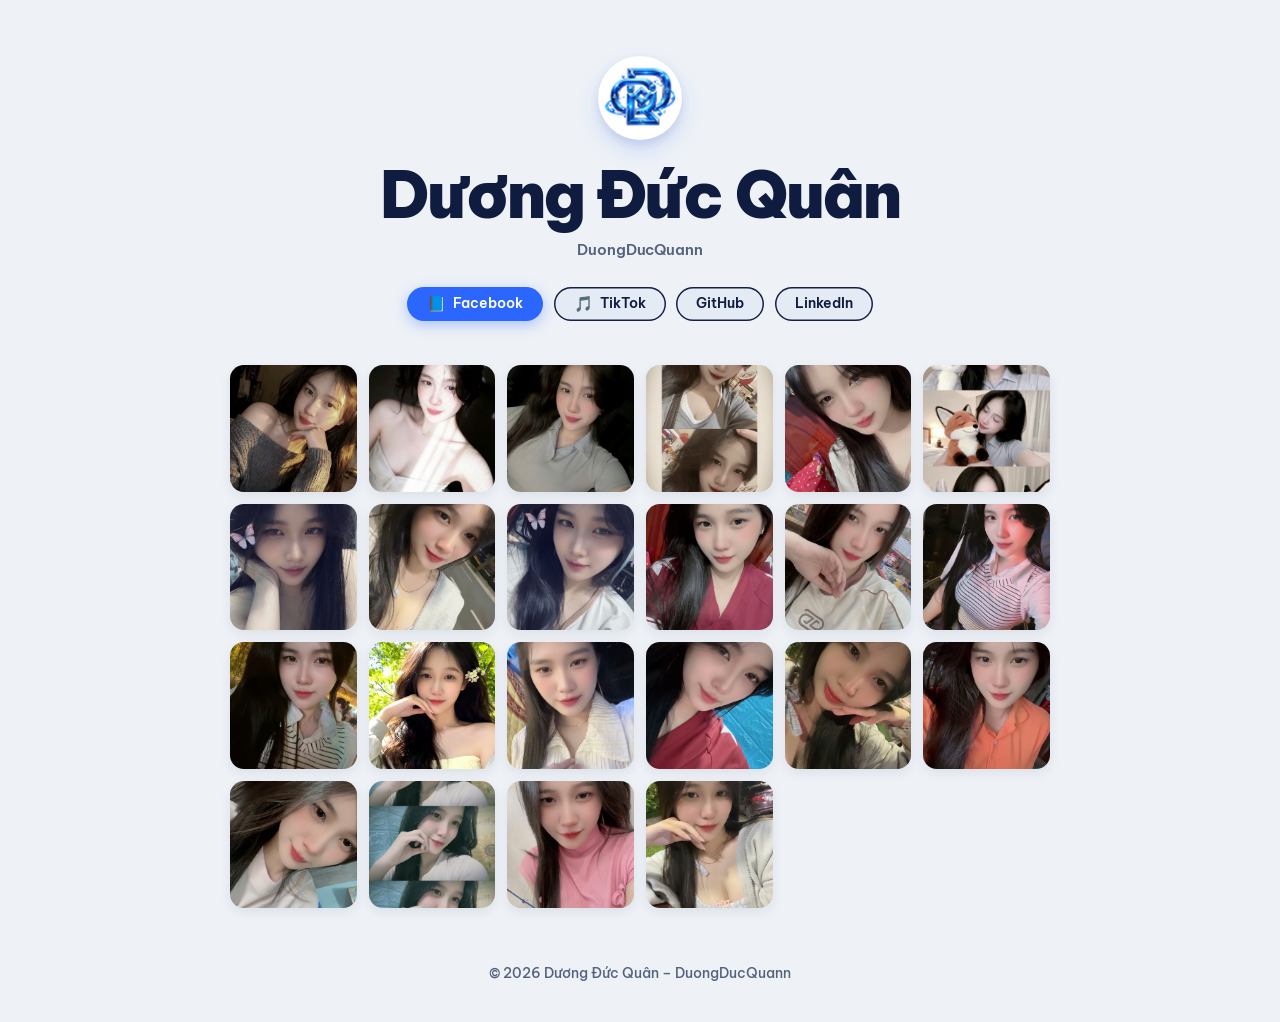
==== index.html @ eac026ad "Cap nhat giao dien trang ca nhan giong anh chup: logo bong, 4 nut mang xa hoi, luoi 22 anh bo goc" ====
<!DOCTYPE html>
<html lang="vi">
<head>
<meta charset="UTF-8">
<meta name="viewport" content="width=device-width, initial-scale=1">
<title>Dương Đức Quân</title>
<meta name="description" content="Dương Đức Quân – DuongDucQuann">
<link rel="icon" type="image/png" href="logo.png">
<meta property="og:title" content="Dương Đức Quân – DuongDucQuann">
<meta property="og:description" content="Hồ sơ cá nhân của Dương Đức Quân">
<meta property="og:image" content="logo.png">
<meta property="og:type" content="website">
<link rel="preconnect" href="https://fonts.googleapis.com">
<link rel="preconnect" href="https://fonts.gstatic.com" crossorigin>
<link href="https://fonts.googleapis.com/css2?family=Be+Vietnam+Pro:wght@400;500;600;700;800;900&display=swap" rel="stylesheet">

<style>
  :root {
    --bg: #eef2f7;
    --ink: #0f1c3f;
    --muted: #53627e;
    --fb-bg: #2b66ff;
    --btn-ghost-bg: #e5ebf4;
    --btn-border: #142145;
  }
  @media (prefers-color-scheme: dark) {
    :root {
      --bg: #0c142b;
      --ink: #eef2f7;
      --muted: #9aa7c4;
      --fb-bg: #3a72ff;
      --btn-ghost-bg: #182449;
      --btn-border: #ccd6ee;
    }
  }

  * { box-sizing: border-box; }

  html, body {
    margin: 0;
    padding: 0;
    background: var(--bg);
    color: var(--ink);
    font-family: "Be Vietnam Pro", -apple-system, BlinkMacSystemFont, "Segoe UI", Roboto, Arial, sans-serif;
    -webkit-font-smoothing: antialiased;
  }

  body {
    min-height: 100vh;
    display: flex;
    flex-direction: column;
    align-items: center;
    justify-content: flex-start;
    padding: 3.5rem 1.25rem 2.5rem;
    text-align: center;
  }

  .container {
    width: 100%;
    max-width: 820px;
    margin: 0 auto;
    display: flex;
    flex-direction: column;
    align-items: center;
  }

  .logo-wrap {
    width: 84px;
    height: 84px;
    border-radius: 50%;
    background: #ffffff;
    padding: 3px;
    display: flex;
    align-items: center;
    justify-content: center;
    box-shadow: 0 10px 24px -4px rgba(43, 102, 255, 0.25), 0 4px 10px rgba(15, 28, 63, 0.08);
    margin-bottom: 1.25rem;
    transition: transform 0.25s ease;
  }
  .logo-wrap:hover {
    transform: scale(1.06);
  }
  .logo {
    width: 100%;
    height: 100%;
    border-radius: 50%;
    object-fit: cover;
    display: block;
  }

  h1 {
    margin: 0;
    font-size: clamp(2.4rem, 6.5vw, 4rem);
    font-weight: 900;
    line-height: 1.08;
    letter-spacing: -0.035em;
    color: var(--ink);
  }

  .role {
    margin: 0.65rem 0 0;
    font-size: 0.95rem;
    font-weight: 600;
    color: var(--muted);
    letter-spacing: -0.01em;
  }

  .links {
    margin: 1.75rem 0 0;
    display: flex;
    flex-wrap: wrap;
    gap: 0.65rem;
    justify-content: center;
    align-items: center;
  }

  .btn {
    display: inline-flex;
    align-items: center;
    gap: 0.45rem;
    padding: 0.55rem 1.25rem;
    border-radius: 9999px;
    font-size: 0.88rem;
    font-weight: 600;
    text-decoration: none;
    transition: transform 0.18s ease, filter 0.18s ease, box-shadow 0.18s ease;
    cursor: pointer;
    line-height: 1.2;
    white-space: nowrap;
  }
  .btn:hover {
    transform: translateY(-1px);
    filter: brightness(1.05);
  }
  .btn:active {
    transform: translateY(0);
  }

  .btn-fb {
    background: var(--fb-bg);
    color: #ffffff;
    box-shadow: 0 4px 14px rgba(43, 102, 255, 0.35);
  }

  .btn-ghost {
    background: var(--btn-ghost-bg);
    color: var(--ink);
    box-shadow: inset 0 0 0 1.5px var(--btn-border);
  }

  .btn-icon {
    font-size: 0.95rem;
    display: inline-block;
    line-height: 1;
  }

  .gallery {
    margin: 2.75rem 0 0;
    width: 100%;
    max-width: 820px;
    display: grid;
    grid-template-columns: repeat(6, 1fr);
    gap: 0.75rem;
  }

  @media (max-width: 768px) {
    .gallery {
      grid-template-columns: repeat(4, 1fr);
      gap: 0.6rem;
    }
  }

  @media (max-width: 480px) {
    .gallery {
      grid-template-columns: repeat(3, 1fr);
      gap: 0.5rem;
    }
    body {
      padding: 2.25rem 1rem 2rem;
    }
  }

  .gallery-item {
    position: relative;
    width: 100%;
    aspect-ratio: 1 / 1;
    border-radius: 14px;
    overflow: hidden;
    background: rgba(0, 0, 0, 0.05);
    box-shadow: 0 4px 12px rgba(15, 28, 63, 0.08);
    transition: transform 0.22s ease, box-shadow 0.22s ease;
  }
  .gallery-item:hover {
    transform: scale(1.04);
    box-shadow: 0 10px 22px rgba(15, 28, 63, 0.16);
    z-index: 2;
  }

  .gallery-item img {
    width: 100%;
    height: 100%;
    object-fit: cover;
    display: block;
  }

  footer {
    margin-top: 3.5rem;
    color: var(--muted);
    font-size: 0.85rem;
    font-weight: 500;
  }
</style>
</head>
<body>

<div class="container">
  <div class="logo-wrap">
    <img class="logo" src="logo.png" alt="Logo Dương Đức Quân">
  </div>

  <h1>Dương Đức Quân</h1>
  <p class="role">DuongDucQuann</p>

  <nav class="links" aria-label="Mạng xã hội">
    <a class="btn btn-fb" href="https://www.facebook.com/DuongDucQuann" target="_blank" rel="noopener">
      <span class="btn-icon">📘</span> Facebook
    </a>
    <a class="btn btn-ghost" href="https://www.tiktok.com/@duongducquann" target="_blank" rel="noopener">
      <span class="btn-icon">🎵</span> TikTok
    </a>
    <a class="btn btn-ghost" href="https://github.com/duongducquan" target="_blank" rel="noopener">
      GitHub
    </a>
    <a class="btn btn-ghost" href="https://www.linkedin.com/in/duongducquan" target="_blank" rel="noopener">
      LinkedIn
    </a>
  </nav>

  <section class="gallery" aria-label="Hình ảnh">
    <div class="gallery-item"><img src="hinhtngan/anh1.jpg.jpg" alt="Hình ảnh" loading="lazy"></div>
    <div class="gallery-item"><img src="hinhtngan/anh2.jpg" alt="Hình ảnh" loading="lazy"></div>
    <div class="gallery-item"><img src="hinhtngan/anh3.jpg" alt="Hình ảnh" loading="lazy"></div>
    <div class="gallery-item"><img src="hinhtngan/anh4.jpg" alt="Hình ảnh" loading="lazy"></div>
    <div class="gallery-item"><img src="hinhtngan/anh5.jpg" alt="Hình ảnh" loading="lazy"></div>
    <div class="gallery-item"><img src="hinhtngan/anh6.jpg" alt="Hình ảnh" loading="lazy"></div>
    <div class="gallery-item"><img src="hinhtngan/anh7.jpg" alt="Hình ảnh" loading="lazy"></div>
    <div class="gallery-item"><img src="hinhtngan/anh8.jpg" alt="Hình ảnh" loading="lazy"></div>
    <div class="gallery-item"><img src="hinhtngan/anh9.jpg" alt="Hình ảnh" loading="lazy"></div>
    <div class="gallery-item"><img src="hinhtngan/anh10.jpg" alt="Hình ảnh" loading="lazy"></div>
    <div class="gallery-item"><img src="hinhtngan/avara.jpg.jpg" alt="Hình ảnh" loading="lazy"></div>
    <div class="gallery-item"><img src="hinhtngan/z7384682605918_83a60727b5cd329fd90db8fd4859cfa9.jpg" alt="Hình ảnh" loading="lazy"></div>
    <div class="gallery-item"><img src="hinhtngan/z7384682606203_9dde1a794d2808d761029ce8cb5a3468.jpg" alt="Hình ảnh" loading="lazy"></div>
    <div class="gallery-item"><img src="hinhtngan/z7384682613517_b5f728afc6add53f9995829d0e1208cf.jpg" alt="Hình ảnh" loading="lazy"></div>
    <div class="gallery-item"><img src="hinhtngan/z7384682619566_f292add528c52fb7ed613890d3c85c83.jpg" alt="Hình ảnh" loading="lazy"></div>
    <div class="gallery-item"><img src="hinhtngan/z7384682623197_f5991f3f9178e9a30ae4e42202065e7e.jpg" alt="Hình ảnh" loading="lazy"></div>
    <div class="gallery-item"><img src="hinhtngan/z7384682665019_cb9ebe0108ec608b50942ff089ed2199.jpg" alt="Hình ảnh" loading="lazy"></div>
    <div class="gallery-item"><img src="hinhtngan/z7384682680565_8f5d23844214bdc1e277690f5b749d9f.jpg" alt="Hình ảnh" loading="lazy"></div>
    <div class="gallery-item"><img src="hinhtngan/z7384682689444_84a53c95875616643e9a432768f0cd2f.jpg" alt="Hình ảnh" loading="lazy"></div>
    <div class="gallery-item"><img src="hinhtngan/z7384682689754_3d750d5ae05988cf24a3d42cc7cae9c3.jpg" alt="Hình ảnh" loading="lazy"></div>
    <div class="gallery-item"><img src="hinhtngan/z7384682693739_f2a8ba98dbcf1100090e7c335f612dcc.jpg" alt="Hình ảnh" loading="lazy"></div>
    <div class="gallery-item"><img src="hinhtngan/z7384688935919_973b5c2dc6faa806bfcafef78f39d85e.jpg" alt="Hình ảnh" loading="lazy"></div>
  </section>

  <footer>© 2026 Dương Đức Quân – DuongDucQuann</footer>
</div>

</body>
</html>
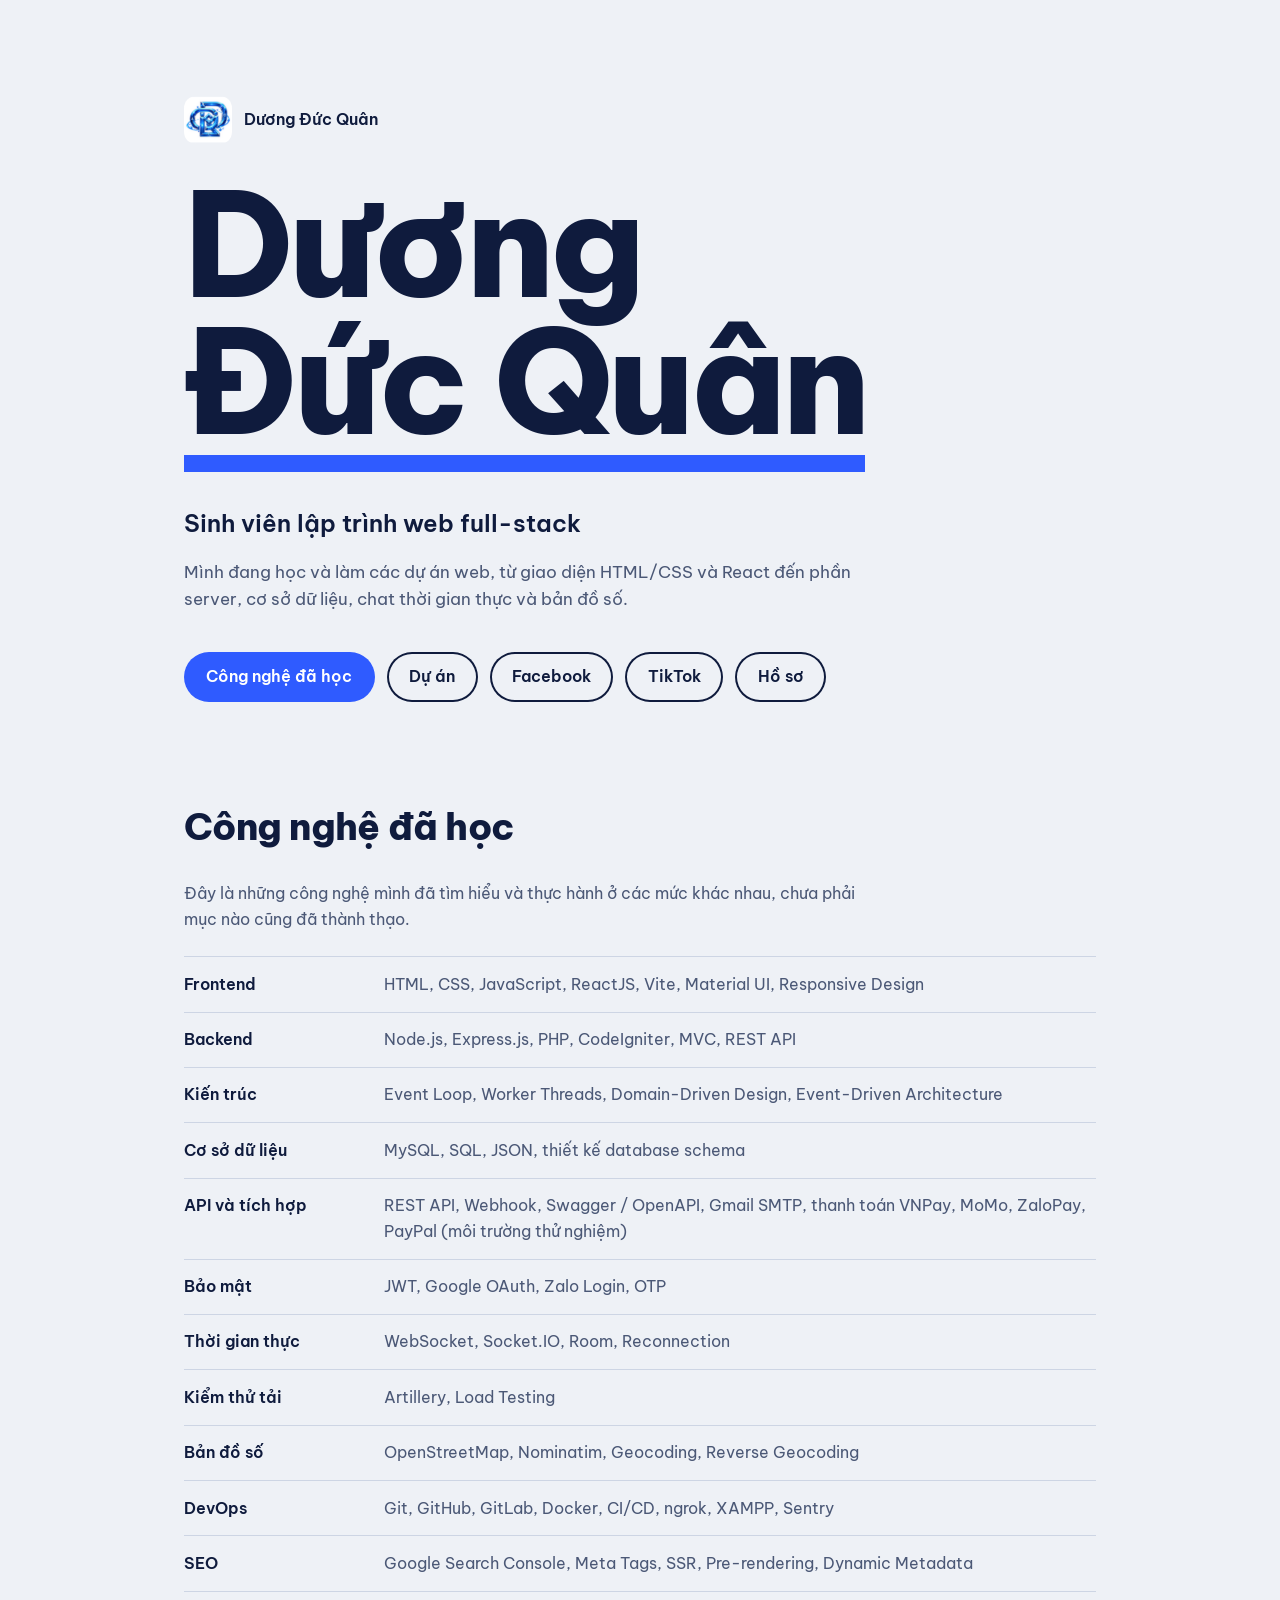
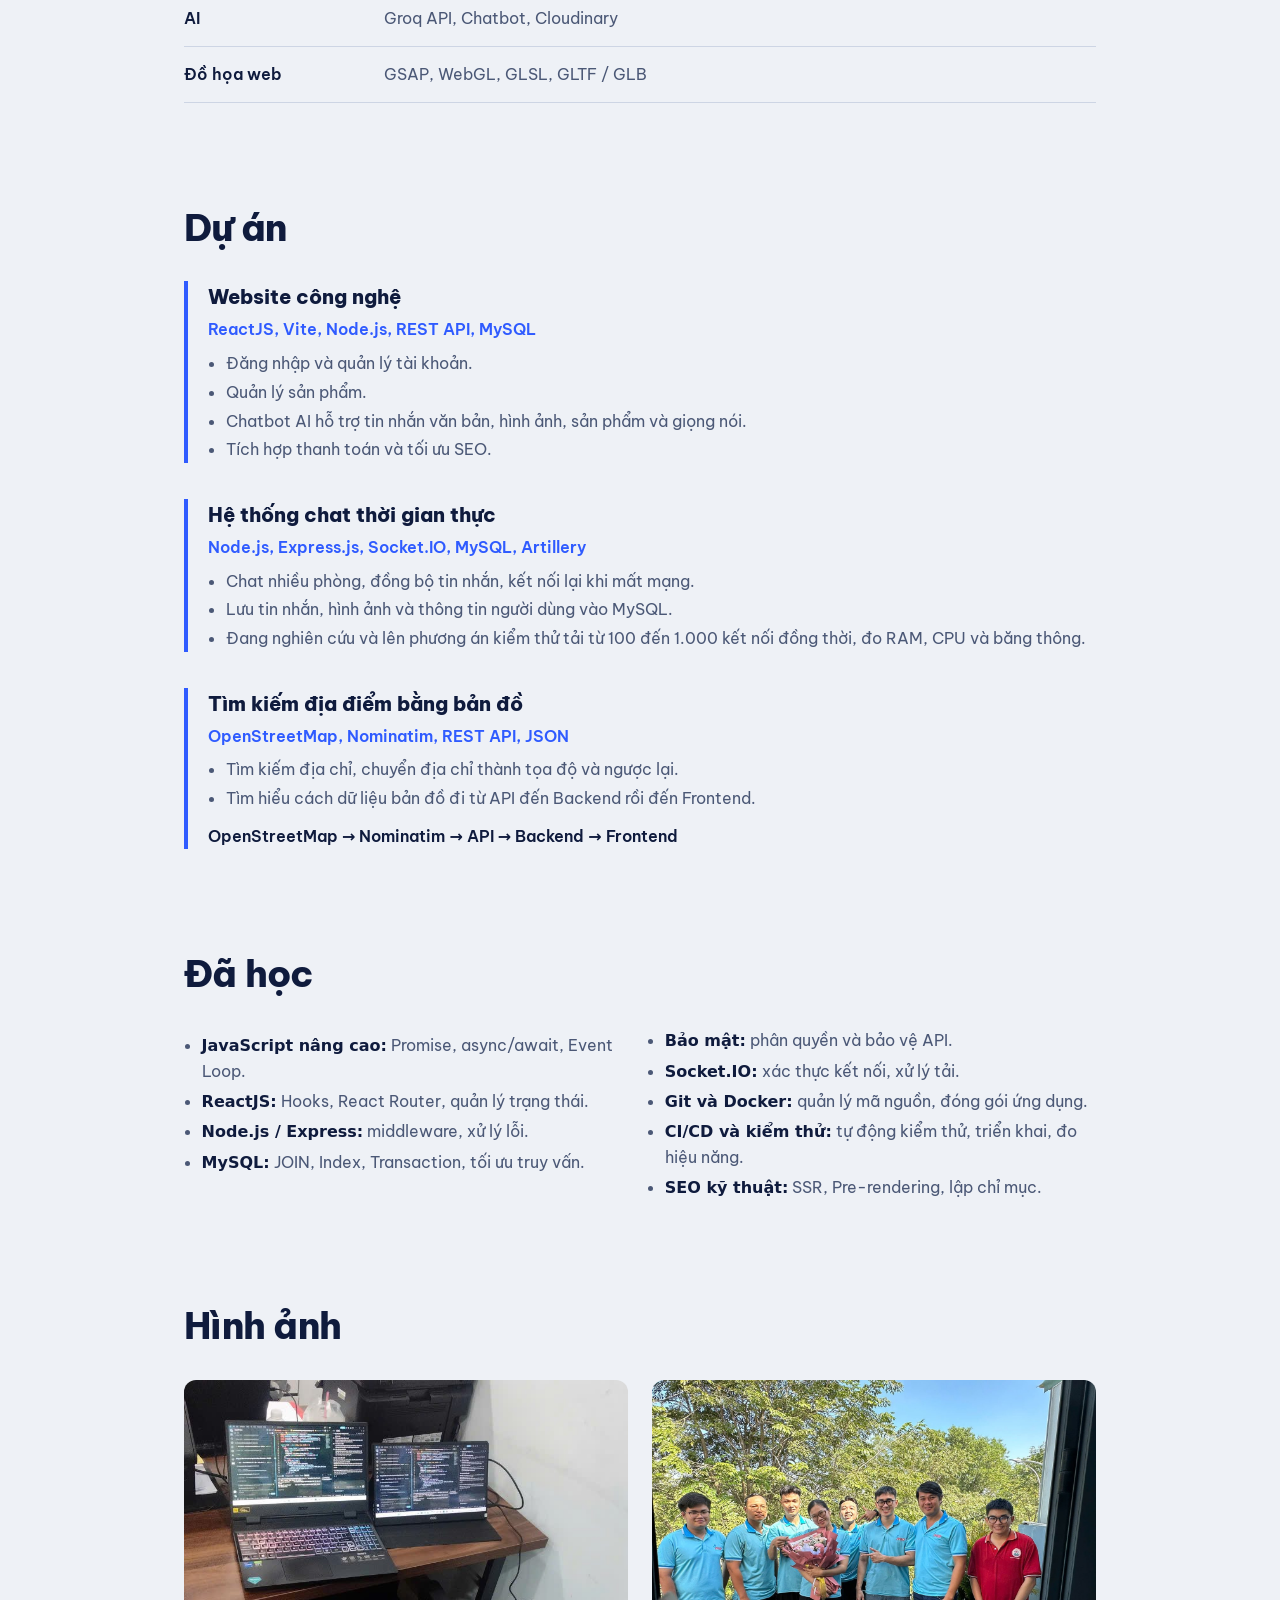
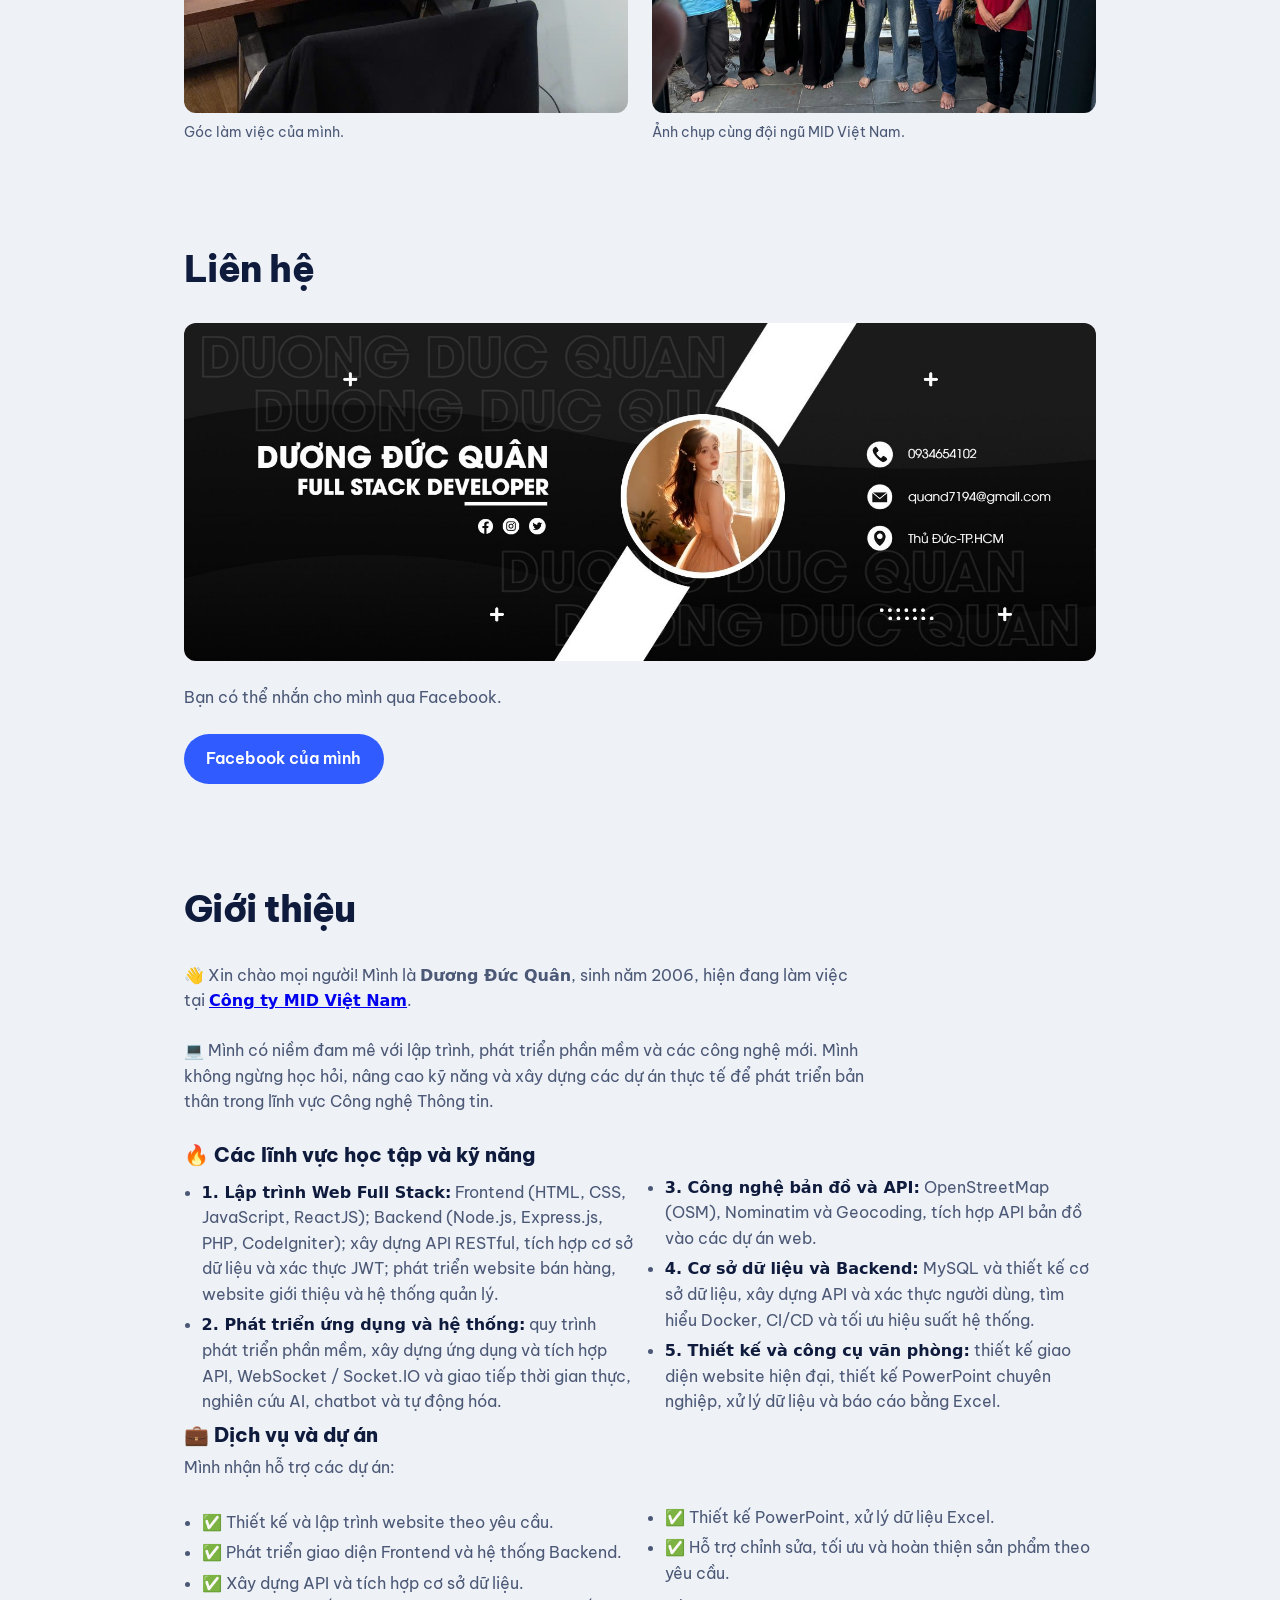
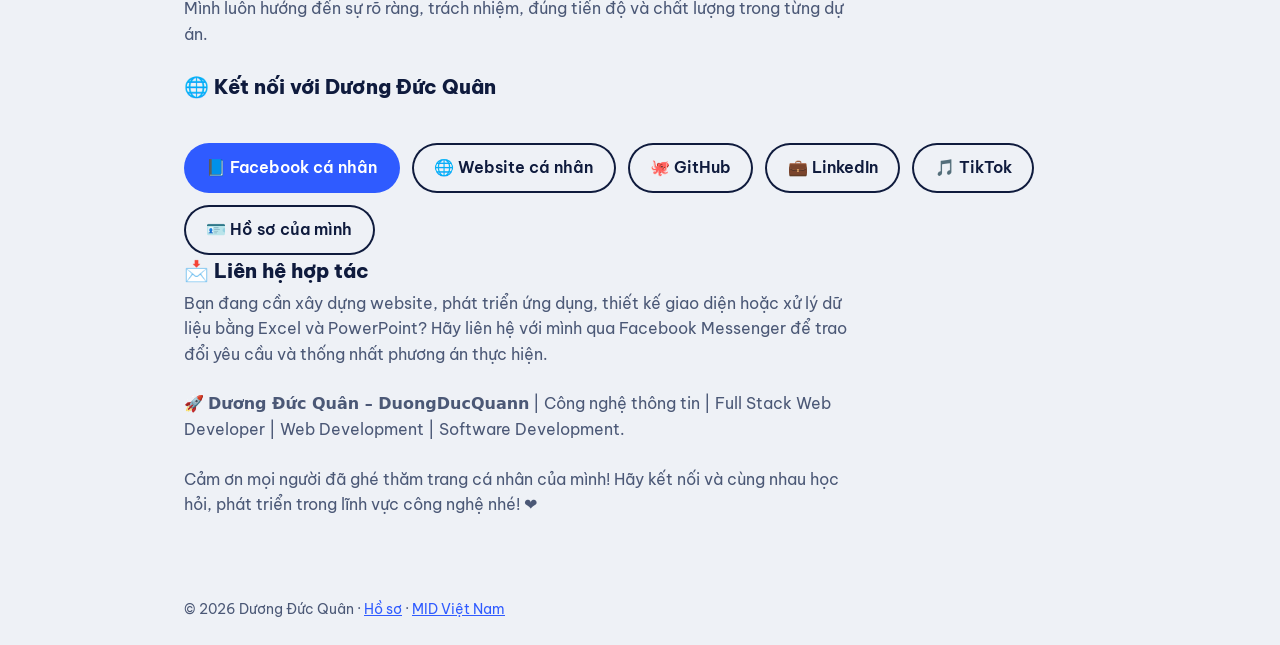
==== commit 233032b6: "Khoi phuc giao dien Portfolio ban dau cho index.html" ====
--- a/index.html
+++ b/index.html
@@ -3,266 +3,304 @@
 <head>
 <meta charset="UTF-8">
 <meta name="viewport" content="width=device-width, initial-scale=1">
-<title>Dương Đức Quân</title>
-<meta name="description" content="Dương Đức Quân – DuongDucQuann">
-<link rel="icon" type="image/png" href="logo.png">
-<meta property="og:title" content="Dương Đức Quân – DuongDucQuann">
-<meta property="og:description" content="Hồ sơ cá nhân của Dương Đức Quân">
-<meta property="og:image" content="logo.png">
+<title>Dương Đức Quân – Full Stack Web Developer | MID Việt Nam</title>
+<meta name="description" content="Dương Đức Quân (DuongDucQuann), Full Stack Web Developer tại MID Việt Nam. Công nghệ đã học, dự án ReactJS, Node.js, MySQL, Socket.IO và cách liên hệ.">
+<meta name="author" content="Dương Đức Quân">
+<meta name="robots" content="index, follow, max-image-preview:large">
+<meta name="theme-color" content="#2f5bff">
+<link rel="canonical" href="https://duongducquan.github.io/DuongDucQuan/">
 <meta property="og:type" content="website">
+<meta property="og:site_name" content="Dương Đức Quân">
+<meta property="og:locale" content="vi_VN">
+<meta property="og:title" content="Dương Đức Quân – Full Stack Web Developer | MID Việt Nam">
+<meta property="og:description" content="Dương Đức Quân (DuongDucQuann), Full Stack Web Developer tại MID Việt Nam. Công nghệ đã học, dự án ReactJS, Node.js, MySQL, Socket.IO và cách liên hệ.">
+<meta property="og:url" content="https://duongducquan.github.io/DuongDucQuan/">
+<meta property="og:image" content="https://duongducquan.github.io/DuongDucQuan/images/og-image.jpg">
+<meta property="og:image:width" content="1200">
+<meta property="og:image:height" content="630">
+<meta name="twitter:card" content="summary_large_image">
+<meta name="twitter:title" content="Dương Đức Quân – Full Stack Web Developer | MID Việt Nam">
+<meta name="twitter:description" content="Dương Đức Quân (DuongDucQuann), Full Stack Web Developer tại MID Việt Nam. Công nghệ đã học, dự án ReactJS, Node.js, MySQL, Socket.IO và cách liên hệ.">
+<meta name="twitter:image" content="https://duongducquan.github.io/DuongDucQuan/images/og-image.jpg">
+<link rel="icon" type="image/png" href="images/logo.png">
 <link rel="preconnect" href="https://fonts.googleapis.com">
 <link rel="preconnect" href="https://fonts.gstatic.com" crossorigin>
-<link href="https://fonts.googleapis.com/css2?family=Be+Vietnam+Pro:wght@400;500;600;700;800;900&display=swap" rel="stylesheet">
+<link href="https://fonts.googleapis.com/css2?family=Be+Vietnam+Pro:wght@400;600;800&display=swap" rel="stylesheet">
+
+<!-- Giúp Google hiểu Facebook này là của bạn -->
+<script type="application/ld+json">{"@context": "https://schema.org", "@type": "Person", "name": "Dương Đức Quân", "alternateName": "DuongDucQuann", "jobTitle": "Full Stack Web Developer", "url": "https://duongducquan.github.io/DuongDucQuan/", "image": "https://duongducquan.github.io/DuongDucQuan/images/avatar.jpg", "worksFor": {"@type": "Organization", "name": "MID Việt Nam", "legalName": "Công ty TNHH MID Việt Nam", "url": "https://midvietnam.com/vi"}, "knowsAbout": ["Lập trình web full-stack", "ReactJS", "Node.js", "PHP", "MySQL", "Socket.IO", "REST API"], "sameAs": ["https://www.facebook.com/DuongDucQuann/", "https://www.tiktok.com/@duongquan839", "https://github.com/duongducquan", "https://www.linkedin.com/in/duongducquan", "https://sites.google.com/view/duongducquan"]}</script>
 
 <style>
   :root {
-    --bg: #eef2f7;
-    --ink: #0f1c3f;
-    --muted: #53627e;
-    --fb-bg: #2b66ff;
-    --btn-ghost-bg: #e5ebf4;
-    --btn-border: #142145;
+    --bg: #eef1f6;
+    --ink: #0f1b3d;
+    --muted: #4b5876;
+    --accent: #2f5bff;
+    --line: #cdd5e4;
   }
   @media (prefers-color-scheme: dark) {
     :root {
-      --bg: #0c142b;
-      --ink: #eef2f7;
-      --muted: #9aa7c4;
-      --fb-bg: #3a72ff;
-      --btn-ghost-bg: #182449;
-      --btn-border: #ccd6ee;
+      --bg: #0c1330;
+      --ink: #eef1f6;
+      --muted: #a6b0cc;
+      --accent: #7d9bff;
+      --line: #26315c;
     }
   }
-
   * { box-sizing: border-box; }
-
-  html, body {
+  body {
     margin: 0;
-    padding: 0;
+    min-height: 100vh;
     background: var(--bg);
     color: var(--ink);
-    font-family: "Be Vietnam Pro", -apple-system, BlinkMacSystemFont, "Segoe UI", Roboto, Arial, sans-serif;
-    -webkit-font-smoothing: antialiased;
-  }
-
-  body {
-    min-height: 100vh;
+    font-family: "Be Vietnam Pro", system-ui, -apple-system, "Segoe UI", Arial, sans-serif;
+    line-height: 1.6;
     display: flex;
     flex-direction: column;
-    align-items: center;
-    justify-content: flex-start;
-    padding: 3.5rem 1.25rem 2.5rem;
-    text-align: center;
-  }
-
-  .container {
+  }
+  main {
+    flex: 1;
     width: 100%;
-    max-width: 820px;
+    max-width: 960px;
     margin: 0 auto;
-    display: flex;
-    flex-direction: column;
-    align-items: center;
-  }
-
-  .logo-wrap {
-    width: 84px;
-    height: 84px;
-    border-radius: 50%;
-    background: #ffffff;
-    padding: 3px;
-    display: flex;
-    align-items: center;
-    justify-content: center;
-    box-shadow: 0 10px 24px -4px rgba(43, 102, 255, 0.25), 0 4px 10px rgba(15, 28, 63, 0.08);
-    margin-bottom: 1.25rem;
-    transition: transform 0.25s ease;
-  }
-  .logo-wrap:hover {
-    transform: scale(1.06);
-  }
-  .logo {
-    width: 100%;
-    height: 100%;
-    border-radius: 50%;
-    object-fit: cover;
-    display: block;
-  }
-
+    padding: clamp(2rem, 8vw, 6rem) 1.5rem 2rem;
+  }
   h1 {
     margin: 0;
-    font-size: clamp(2.4rem, 6.5vw, 4rem);
-    font-weight: 900;
-    line-height: 1.08;
-    letter-spacing: -0.035em;
-    color: var(--ink);
-  }
-
-  .role {
-    margin: 0.65rem 0 0;
-    font-size: 0.95rem;
-    font-weight: 600;
-    color: var(--muted);
-    letter-spacing: -0.01em;
-  }
-
-  .links {
-    margin: 1.75rem 0 0;
-    display: flex;
-    flex-wrap: wrap;
-    gap: 0.65rem;
-    justify-content: center;
-    align-items: center;
-  }
-
+    font-weight: 800;
+    font-size: clamp(3rem, 15vw, 9rem);
+    line-height: 0.95;
+    letter-spacing: -0.03em;
+  }
+  h1 span { display: block; }
+  h1 .second {
+    display: inline-block;
+    border-bottom: 0.12em solid var(--accent);
+    padding-bottom: 0.04em;
+  }
+  .role { margin: 2rem 0 0; font-size: clamp(1.1rem, 3vw, 1.5rem); font-weight: 600; }
+  .about { max-width: 62ch; margin: 1rem 0 0; color: var(--muted); font-size: 1.05rem; }
+  .links { margin: 2.5rem 0 0; display: flex; flex-wrap: wrap; gap: 0.75rem; }
   .btn {
-    display: inline-flex;
-    align-items: center;
-    gap: 0.45rem;
-    padding: 0.55rem 1.25rem;
-    border-radius: 9999px;
-    font-size: 0.88rem;
+    display: inline-block;
+    padding: 0.75rem 1.4rem;
+    border-radius: 999px;
+    background: var(--accent);
+    color: #fff;
     font-weight: 600;
     text-decoration: none;
-    transition: transform 0.18s ease, filter 0.18s ease, box-shadow 0.18s ease;
-    cursor: pointer;
-    line-height: 1.2;
-    white-space: nowrap;
-  }
-  .btn:hover {
-    transform: translateY(-1px);
-    filter: brightness(1.05);
-  }
-  .btn:active {
-    transform: translateY(0);
-  }
-
-  .btn-fb {
-    background: var(--fb-bg);
-    color: #ffffff;
-    box-shadow: 0 4px 14px rgba(43, 102, 255, 0.35);
-  }
-
-  .btn-ghost {
-    background: var(--btn-ghost-bg);
-    color: var(--ink);
-    box-shadow: inset 0 0 0 1.5px var(--btn-border);
-  }
-
-  .btn-icon {
-    font-size: 0.95rem;
-    display: inline-block;
-    line-height: 1;
-  }
-
-  .gallery {
-    margin: 2.75rem 0 0;
-    width: 100%;
-    max-width: 820px;
+  }
+  .btn:hover { filter: brightness(1.1); }
+  .btn.ghost { background: transparent; color: var(--ink); box-shadow: inset 0 0 0 2px var(--ink); }
+  a:focus-visible { outline: 3px solid var(--ink); outline-offset: 3px; }
+
+  section { margin-top: clamp(3.5rem, 9vw, 6rem); scroll-margin-top: 1rem; }
+  h2 { margin: 0 0 1.5rem; font-size: clamp(1.7rem, 4vw, 2.3rem); font-weight: 800; letter-spacing: -0.02em; }
+  h3 { margin: 0 0 0.25rem; font-size: 1.25rem; font-weight: 800; }
+  .note { max-width: 62ch; color: var(--muted); margin: 0 0 1.5rem; }
+
+  .skills { margin: 0; }
+  .skills .row {
     display: grid;
-    grid-template-columns: repeat(6, 1fr);
-    gap: 0.75rem;
-  }
-
-  @media (max-width: 768px) {
-    .gallery {
-      grid-template-columns: repeat(4, 1fr);
-      gap: 0.6rem;
-    }
-  }
-
-  @media (max-width: 480px) {
-    .gallery {
-      grid-template-columns: repeat(3, 1fr);
-      gap: 0.5rem;
-    }
-    body {
-      padding: 2.25rem 1rem 2rem;
-    }
-  }
-
-  .gallery-item {
-    position: relative;
-    width: 100%;
-    aspect-ratio: 1 / 1;
-    border-radius: 14px;
-    overflow: hidden;
-    background: rgba(0, 0, 0, 0.05);
-    box-shadow: 0 4px 12px rgba(15, 28, 63, 0.08);
-    transition: transform 0.22s ease, box-shadow 0.22s ease;
-  }
-  .gallery-item:hover {
-    transform: scale(1.04);
-    box-shadow: 0 10px 22px rgba(15, 28, 63, 0.16);
-    z-index: 2;
-  }
-
-  .gallery-item img {
-    width: 100%;
-    height: 100%;
-    object-fit: cover;
-    display: block;
-  }
-
-  footer {
-    margin-top: 3.5rem;
-    color: var(--muted);
-    font-size: 0.85rem;
-    font-weight: 500;
-  }
+    grid-template-columns: 11rem 1fr;
+    gap: 0.25rem 1.5rem;
+    padding: 0.9rem 0;
+    border-top: 1px solid var(--line);
+  }
+  .skills .row:last-child { border-bottom: 1px solid var(--line); }
+  .skills dt { font-weight: 600; }
+  .skills dd { margin: 0; color: var(--muted); }
+
+  .project { padding: 0 0 0 1.25rem; border-left: 4px solid var(--accent); margin: 0 0 2.25rem; }
+  .project .stack { margin: 0 0 0.5rem; color: var(--accent); font-weight: 600; }
+  .project ul { margin: 0; padding-left: 1.1rem; color: var(--muted); }
+  .project li { margin: 0.2rem 0; }
+  .project .flow { margin: 0.75rem 0 0; font-weight: 600; }
+
+  .next { columns: 2 16rem; column-gap: 2rem; margin: 0; padding-left: 1.1rem; color: var(--muted); }
+  .next li { margin: 0.3rem 0; break-inside: avoid; }
+  .next strong { color: var(--ink); }
+
+  .brand { display: flex; align-items: center; gap: 0.75rem; margin: 0 0 2rem; font-weight: 600; }
+  .brand img { width: 48px; height: 48px; border-radius: 12px; }
+  figure { margin: 0; }
+  figure img { display: block; width: 100%; height: auto; border-radius: 12px; }
+  figcaption { margin-top: 0.5rem; color: var(--muted); font-size: 0.9rem; }
+  .gallery { display: grid; grid-template-columns: 1fr 1fr; gap: 1.5rem; }
+  .gallery img { aspect-ratio: 4 / 3; object-fit: cover; }
+  .banner { margin: 0 0 1.5rem; }
+
+  footer { max-width: 960px; width: 100%; margin: 0 auto; padding: 1.5rem; color: var(--muted); font-size: 0.9rem; }
+
+  @media (max-width: 560px) {
+    .skills .row { grid-template-columns: 1fr; }
+  }
+  footer a { color: var(--accent); }
 </style>
 </head>
 <body>
-
-<div class="container">
-  <div class="logo-wrap">
-    <img class="logo" src="logo.png" alt="Logo Dương Đức Quân">
-  </div>
-
-  <h1>Dương Đức Quân</h1>
-  <p class="role">DuongDucQuann</p>
-
-  <nav class="links" aria-label="Mạng xã hội">
-    <a class="btn btn-fb" href="https://www.facebook.com/DuongDucQuann" target="_blank" rel="noopener">
-      <span class="btn-icon">📘</span> Facebook
-    </a>
-    <a class="btn btn-ghost" href="https://www.tiktok.com/@duongducquann" target="_blank" rel="noopener">
-      <span class="btn-icon">🎵</span> TikTok
-    </a>
-    <a class="btn btn-ghost" href="https://github.com/duongducquan" target="_blank" rel="noopener">
-      GitHub
-    </a>
-    <a class="btn btn-ghost" href="https://www.linkedin.com/in/duongducquan" target="_blank" rel="noopener">
-      LinkedIn
-    </a>
-  </nav>
-
-  <section class="gallery" aria-label="Hình ảnh">
-    <div class="gallery-item"><img src="hinhtngan/anh1.jpg.jpg" alt="Hình ảnh" loading="lazy"></div>
-    <div class="gallery-item"><img src="hinhtngan/anh2.jpg" alt="Hình ảnh" loading="lazy"></div>
-    <div class="gallery-item"><img src="hinhtngan/anh3.jpg" alt="Hình ảnh" loading="lazy"></div>
-    <div class="gallery-item"><img src="hinhtngan/anh4.jpg" alt="Hình ảnh" loading="lazy"></div>
-    <div class="gallery-item"><img src="hinhtngan/anh5.jpg" alt="Hình ảnh" loading="lazy"></div>
-    <div class="gallery-item"><img src="hinhtngan/anh6.jpg" alt="Hình ảnh" loading="lazy"></div>
-    <div class="gallery-item"><img src="hinhtngan/anh7.jpg" alt="Hình ảnh" loading="lazy"></div>
-    <div class="gallery-item"><img src="hinhtngan/anh8.jpg" alt="Hình ảnh" loading="lazy"></div>
-    <div class="gallery-item"><img src="hinhtngan/anh9.jpg" alt="Hình ảnh" loading="lazy"></div>
-    <div class="gallery-item"><img src="hinhtngan/anh10.jpg" alt="Hình ảnh" loading="lazy"></div>
-    <div class="gallery-item"><img src="hinhtngan/avara.jpg.jpg" alt="Hình ảnh" loading="lazy"></div>
-    <div class="gallery-item"><img src="hinhtngan/z7384682605918_83a60727b5cd329fd90db8fd4859cfa9.jpg" alt="Hình ảnh" loading="lazy"></div>
-    <div class="gallery-item"><img src="hinhtngan/z7384682606203_9dde1a794d2808d761029ce8cb5a3468.jpg" alt="Hình ảnh" loading="lazy"></div>
-    <div class="gallery-item"><img src="hinhtngan/z7384682613517_b5f728afc6add53f9995829d0e1208cf.jpg" alt="Hình ảnh" loading="lazy"></div>
-    <div class="gallery-item"><img src="hinhtngan/z7384682619566_f292add528c52fb7ed613890d3c85c83.jpg" alt="Hình ảnh" loading="lazy"></div>
-    <div class="gallery-item"><img src="hinhtngan/z7384682623197_f5991f3f9178e9a30ae4e42202065e7e.jpg" alt="Hình ảnh" loading="lazy"></div>
-    <div class="gallery-item"><img src="hinhtngan/z7384682665019_cb9ebe0108ec608b50942ff089ed2199.jpg" alt="Hình ảnh" loading="lazy"></div>
-    <div class="gallery-item"><img src="hinhtngan/z7384682680565_8f5d23844214bdc1e277690f5b749d9f.jpg" alt="Hình ảnh" loading="lazy"></div>
-    <div class="gallery-item"><img src="hinhtngan/z7384682689444_84a53c95875616643e9a432768f0cd2f.jpg" alt="Hình ảnh" loading="lazy"></div>
-    <div class="gallery-item"><img src="hinhtngan/z7384682689754_3d750d5ae05988cf24a3d42cc7cae9c3.jpg" alt="Hình ảnh" loading="lazy"></div>
-    <div class="gallery-item"><img src="hinhtngan/z7384682693739_f2a8ba98dbcf1100090e7c335f612dcc.jpg" alt="Hình ảnh" loading="lazy"></div>
-    <div class="gallery-item"><img src="hinhtngan/z7384688935919_973b5c2dc6faa806bfcafef78f39d85e.jpg" alt="Hình ảnh" loading="lazy"></div>
-  </section>
-
-  <footer>© 2026 Dương Đức Quân – DuongDucQuann</footer>
-</div>
-
+<main>
+  <p class="brand"><img src="images/logo.png" alt="Logo Dương Đức Quân" width="48" height="48"><span>Dương Đức Quân</span></p>
+  <h1><span>Dương</span><span class="second">Đức Quân</span></h1>
+  <p class="role">Sinh viên lập trình web full-stack</p>
+  <p class="about">
+    Mình đang học và làm các dự án web, từ giao diện HTML/CSS và React đến
+    phần server, cơ sở dữ liệu, chat thời gian thực và bản đồ số.
+  </p>
+  <p class="links">
+    <a class="btn" href="#cong-nghe">Công nghệ đã học</a>
+    <a class="btn ghost" href="#du-an">Dự án</a>
+    <a class="btn ghost" href="https://www.facebook.com/DuongDucQuann/" rel="me noopener" target="_blank">Facebook</a>
+    <a class="btn ghost" href="https://www.tiktok.com/@duongquan839" rel="me noopener" target="_blank">TikTok</a>
+    <a class="btn ghost" href="profile.html">Hồ sơ</a>
+  </p>
+
+  <section id="cong-nghe">
+    <h2>Công nghệ đã học</h2>
+    <p class="note">
+      Đây là những công nghệ mình đã tìm hiểu và thực hành ở các mức khác nhau,
+      chưa phải mục nào cũng đã thành thạo.
+    </p>
+    <dl class="skills">
+      <div class="row"><dt>Frontend</dt><dd>HTML, CSS, JavaScript, ReactJS, Vite, Material UI, Responsive Design</dd></div>
+      <div class="row"><dt>Backend</dt><dd>Node.js, Express.js, PHP, CodeIgniter, MVC, REST API</dd></div>
+      <div class="row"><dt>Kiến trúc</dt><dd>Event Loop, Worker Threads, Domain-Driven Design, Event-Driven Architecture</dd></div>
+      <div class="row"><dt>Cơ sở dữ liệu</dt><dd>MySQL, SQL, JSON, thiết kế database schema</dd></div>
+      <div class="row"><dt>API và tích hợp</dt><dd>REST API, Webhook, Swagger / OpenAPI, Gmail SMTP, thanh toán VNPay, MoMo, ZaloPay, PayPal (môi trường thử nghiệm)</dd></div>
+      <div class="row"><dt>Bảo mật</dt><dd>JWT, Google OAuth, Zalo Login, OTP</dd></div>
+      <div class="row"><dt>Thời gian thực</dt><dd>WebSocket, Socket.IO, Room, Reconnection</dd></div>
+      <div class="row"><dt>Kiểm thử tải</dt><dd>Artillery, Load Testing</dd></div>
+      <div class="row"><dt>Bản đồ số</dt><dd>OpenStreetMap, Nominatim, Geocoding, Reverse Geocoding</dd></div>
+      <div class="row"><dt>DevOps</dt><dd>Git, GitHub, GitLab, Docker, CI/CD, ngrok, XAMPP, Sentry</dd></div>
+      <div class="row"><dt>SEO</dt><dd>Google Search Console, Meta Tags, SSR, Pre-rendering, Dynamic Metadata</dd></div>
+      <div class="row"><dt>AI</dt><dd>Groq API, Chatbot, Cloudinary</dd></div>
+      <div class="row"><dt>Đồ họa web</dt><dd>GSAP, WebGL, GLSL, GLTF / GLB</dd></div>
+    </dl>
+  </section>
+
+  <section id="du-an">
+    <h2>Dự án</h2>
+
+    <article class="project">
+      <h3>Website công nghệ</h3>
+      <p class="stack">ReactJS, Vite, Node.js, REST API, MySQL</p>
+      <ul>
+        <li>Đăng nhập và quản lý tài khoản.</li>
+        <li>Quản lý sản phẩm.</li>
+        <li>Chatbot AI hỗ trợ tin nhắn văn bản, hình ảnh, sản phẩm và giọng nói.</li>
+        <li>Tích hợp thanh toán và tối ưu SEO.</li>
+      </ul>
+    </article>
+
+    <article class="project">
+      <h3>Hệ thống chat thời gian thực</h3>
+      <p class="stack">Node.js, Express.js, Socket.IO, MySQL, Artillery</p>
+      <ul>
+        <li>Chat nhiều phòng, đồng bộ tin nhắn, kết nối lại khi mất mạng.</li>
+        <li>Lưu tin nhắn, hình ảnh và thông tin người dùng vào MySQL.</li>
+        <li>Đang nghiên cứu và lên phương án kiểm thử tải từ 100 đến 1.000 kết nối đồng thời, đo RAM, CPU và băng thông.</li>
+      </ul>
+    </article>
+
+    <article class="project">
+      <h3>Tìm kiếm địa điểm bằng bản đồ</h3>
+      <p class="stack">OpenStreetMap, Nominatim, REST API, JSON</p>
+      <ul>
+        <li>Tìm kiếm địa chỉ, chuyển địa chỉ thành tọa độ và ngược lại.</li>
+        <li>Tìm hiểu cách dữ liệu bản đồ đi từ API đến Backend rồi đến Frontend.</li>
+      </ul>
+      <p class="flow">OpenStreetMap → Nominatim → API → Backend → Frontend</p>
+    </article>
+  </section>
+
+  <section id="da-hoc">
+    <h2>Đã học</h2>
+    <ul class="next">
+      <li><strong>JavaScript nâng cao:</strong> Promise, async/await, Event Loop.</li>
+      <li><strong>ReactJS:</strong> Hooks, React Router, quản lý trạng thái.</li>
+      <li><strong>Node.js / Express:</strong> middleware, xử lý lỗi.</li>
+      <li><strong>MySQL:</strong> JOIN, Index, Transaction, tối ưu truy vấn.</li>
+      <li><strong>Bảo mật:</strong> phân quyền và bảo vệ API.</li>
+      <li><strong>Socket.IO:</strong> xác thực kết nối, xử lý tải.</li>
+      <li><strong>Git và Docker:</strong> quản lý mã nguồn, đóng gói ứng dụng.</li>
+      <li><strong>CI/CD và kiểm thử:</strong> tự động kiểm thử, triển khai, đo hiệu năng.</li>
+      <li><strong>SEO kỹ thuật:</strong> SSR, Pre-rendering, lập chỉ mục.</li>
+    </ul>
+  </section>
+
+  <section id="hinh-anh">
+    <h2>Hình ảnh</h2>
+    <div class="gallery">
+      <figure>
+        <img width="1280" height="576" src="images/goc-lam-viec.jpg" alt="Hai chiếc laptop đang mở trình soạn thảo mã trên bàn làm việc" loading="lazy">
+        <figcaption>Góc làm việc của mình.</figcaption>
+      </figure>
+      <figure>
+        <img width="1400" height="1050" src="images/doi-nhom.jpg" alt="Ảnh chụp chung của đội ngũ mặc áo đồng phục MID trên ban công" loading="lazy">
+        <figcaption>Ảnh chụp cùng đội ngũ MID Việt Nam.</figcaption>
+      </figure>
+    </div>
+  </section>
+
+  <section id="lien-he">
+    <h2>Liên hệ</h2>
+    <figure class="banner">
+      <img width="1700" height="630" src="images/banner.jpg" alt="Banner Dương Đức Quân – Full Stack Developer, Thủ Đức, TP.HCM" loading="lazy">
+    </figure>
+    <p class="note">Bạn có thể nhắn cho mình qua Facebook.</p>
+    <p><a class="btn" href="https://www.facebook.com/DuongDucQuann/" rel="me noopener" target="_blank">Facebook của mình</a></p>
+  </section>
+  <section id="gioi-thieu">
+    <h2>Giới thiệu</h2>
+    <p class="note">
+      👋 Xin chào mọi người! Mình là <strong>Dương Đức Quân</strong>, sinh năm 2006, hiện đang làm việc tại <strong><a href="https://midvietnam.com/vi" target="_blank" rel="noopener">Công ty MID Việt Nam</a></strong>.
+    </p>
+    <p class="note">
+      💻 Mình có niềm đam mê với lập trình, phát triển phần mềm và các công nghệ mới. Mình không ngừng học hỏi, nâng cao kỹ năng và
+      xây dựng các dự án thực tế để phát triển bản thân trong lĩnh vực Công nghệ Thông tin.
+    </p>
+
+    <h3>🔥 Các lĩnh vực học tập và kỹ năng</h3>
+    <ul class="next">
+      <li><strong>1. Lập trình Web Full Stack:</strong> Frontend (HTML, CSS, JavaScript, ReactJS); Backend (Node.js, Express.js, PHP, CodeIgniter); xây dựng API RESTful, tích hợp cơ sở dữ liệu và xác thực JWT; phát triển website bán hàng, website giới thiệu và hệ thống quản lý.</li>
+      <li><strong>2. Phát triển ứng dụng và hệ thống:</strong> quy trình phát triển phần mềm, xây dựng ứng dụng và tích hợp API, WebSocket / Socket.IO và giao tiếp thời gian thực, nghiên cứu AI, chatbot và tự động hóa.</li>
+      <li><strong>3. Công nghệ bản đồ và API:</strong> OpenStreetMap (OSM), Nominatim và Geocoding, tích hợp API bản đồ vào các dự án web.</li>
+      <li><strong>4. Cơ sở dữ liệu và Backend:</strong> MySQL và thiết kế cơ sở dữ liệu, xây dựng API và xác thực người dùng, tìm hiểu Docker, CI/CD và tối ưu hiệu suất hệ thống.</li>
+      <li><strong>5. Thiết kế và công cụ văn phòng:</strong> thiết kế giao diện website hiện đại, thiết kế PowerPoint chuyên nghiệp, xử lý dữ liệu và báo cáo bằng Excel.</li>
+    </ul>
+
+    <h3>💼 Dịch vụ và dự án</h3>
+    <p class="note">Mình nhận hỗ trợ các dự án:</p>
+    <ul class="next">
+      <li>✅ Thiết kế và lập trình website theo yêu cầu.</li>
+      <li>✅ Phát triển giao diện Frontend và hệ thống Backend.</li>
+      <li>✅ Xây dựng API và tích hợp cơ sở dữ liệu.</li>
+      <li>✅ Thiết kế PowerPoint, xử lý dữ liệu Excel.</li>
+      <li>✅ Hỗ trợ chỉnh sửa, tối ưu và hoàn thiện sản phẩm theo yêu cầu.</li>
+    </ul>
+    <p class="note">Mình luôn hướng đến sự rõ ràng, trách nhiệm, đúng tiến độ và chất lượng trong từng dự án.</p>
+
+    <h3>🌐 Kết nối với Dương Đức Quân</h3>
+    <p class="links">
+      <a class="btn" href="https://www.facebook.com/DuongDucQuann" target="_blank" rel="noopener">📘 Facebook cá nhân</a>
+      <a class="btn ghost" href="https://sites.google.com/view/duongducquan" target="_blank" rel="noopener">🌐 Website cá nhân</a>
+      <a class="btn ghost" href="https://github.com/duongducquan" target="_blank" rel="noopener">🐙 GitHub</a>
+      <a class="btn ghost" href="https://www.linkedin.com/in/duongducquan" target="_blank" rel="noopener">💼 LinkedIn</a>
+      <a class="btn ghost" href="https://www.tiktok.com/@duongquan839" target="_blank" rel="me noopener">🎵 TikTok</a>
+      <a class="btn ghost" href="profile.html">🪪 Hồ sơ của mình</a>
+    </p>
+
+    <h3>📩 Liên hệ hợp tác</h3>
+    <p class="note">
+      Bạn đang cần xây dựng website, phát triển ứng dụng, thiết kế giao diện hoặc xử lý dữ liệu bằng Excel và PowerPoint?
+      Hãy liên hệ với mình qua Facebook Messenger để trao đổi yêu cầu và thống nhất phương án thực hiện.
+    </p>
+    <p class="note">
+      🚀 <strong>Dương Đức Quân – DuongDucQuann</strong> | Công nghệ thông tin | Full Stack Web Developer | Web Development | Software Development.
+    </p>
+    <p class="note">Cảm ơn mọi người đã ghé thăm trang cá nhân của mình! Hãy kết nối và cùng nhau học hỏi, phát triển trong lĩnh vực công nghệ nhé! ❤️</p>
+  </section>
+</main>
+<footer>© 2026 Dương Đức Quân · <a href="profile.html">Hồ sơ</a> · <a href="https://midvietnam.com/vi" target="_blank" rel="noopener">MID Việt Nam</a></footer>
 </body>
 </html>
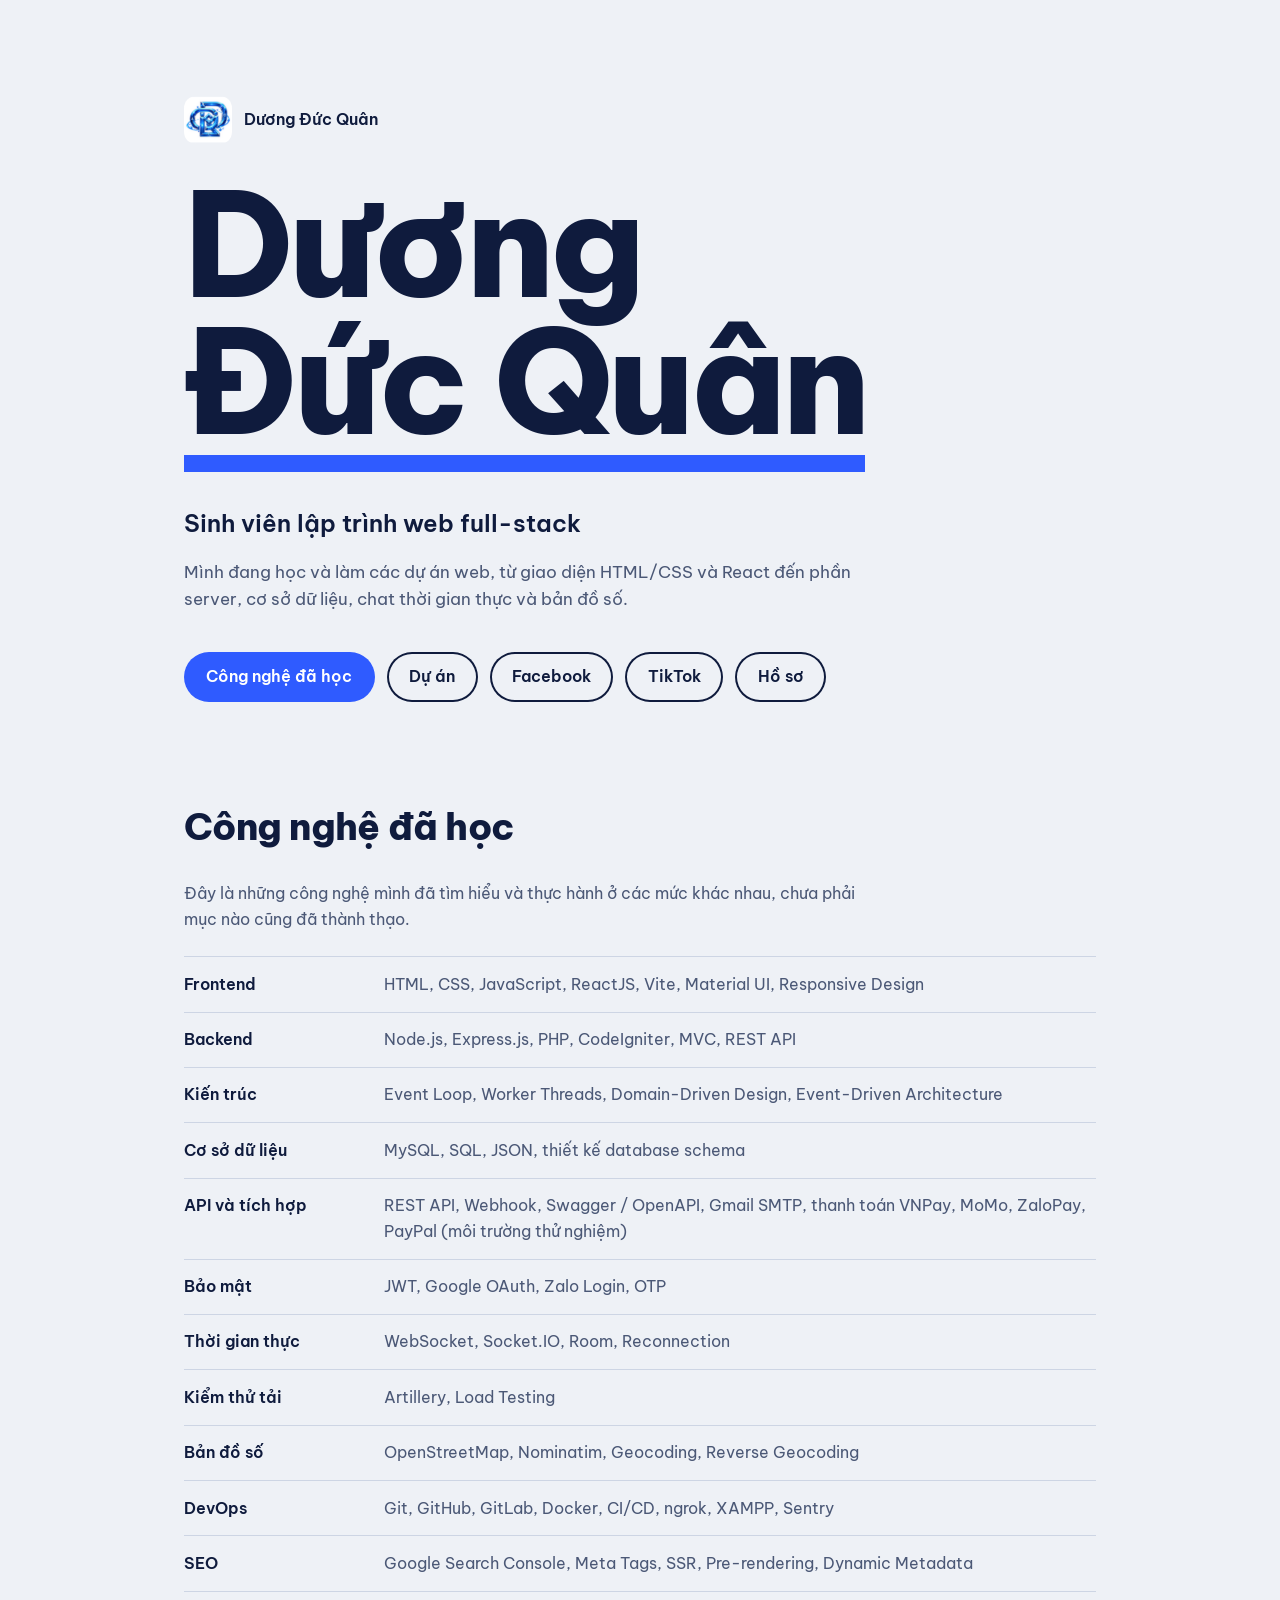
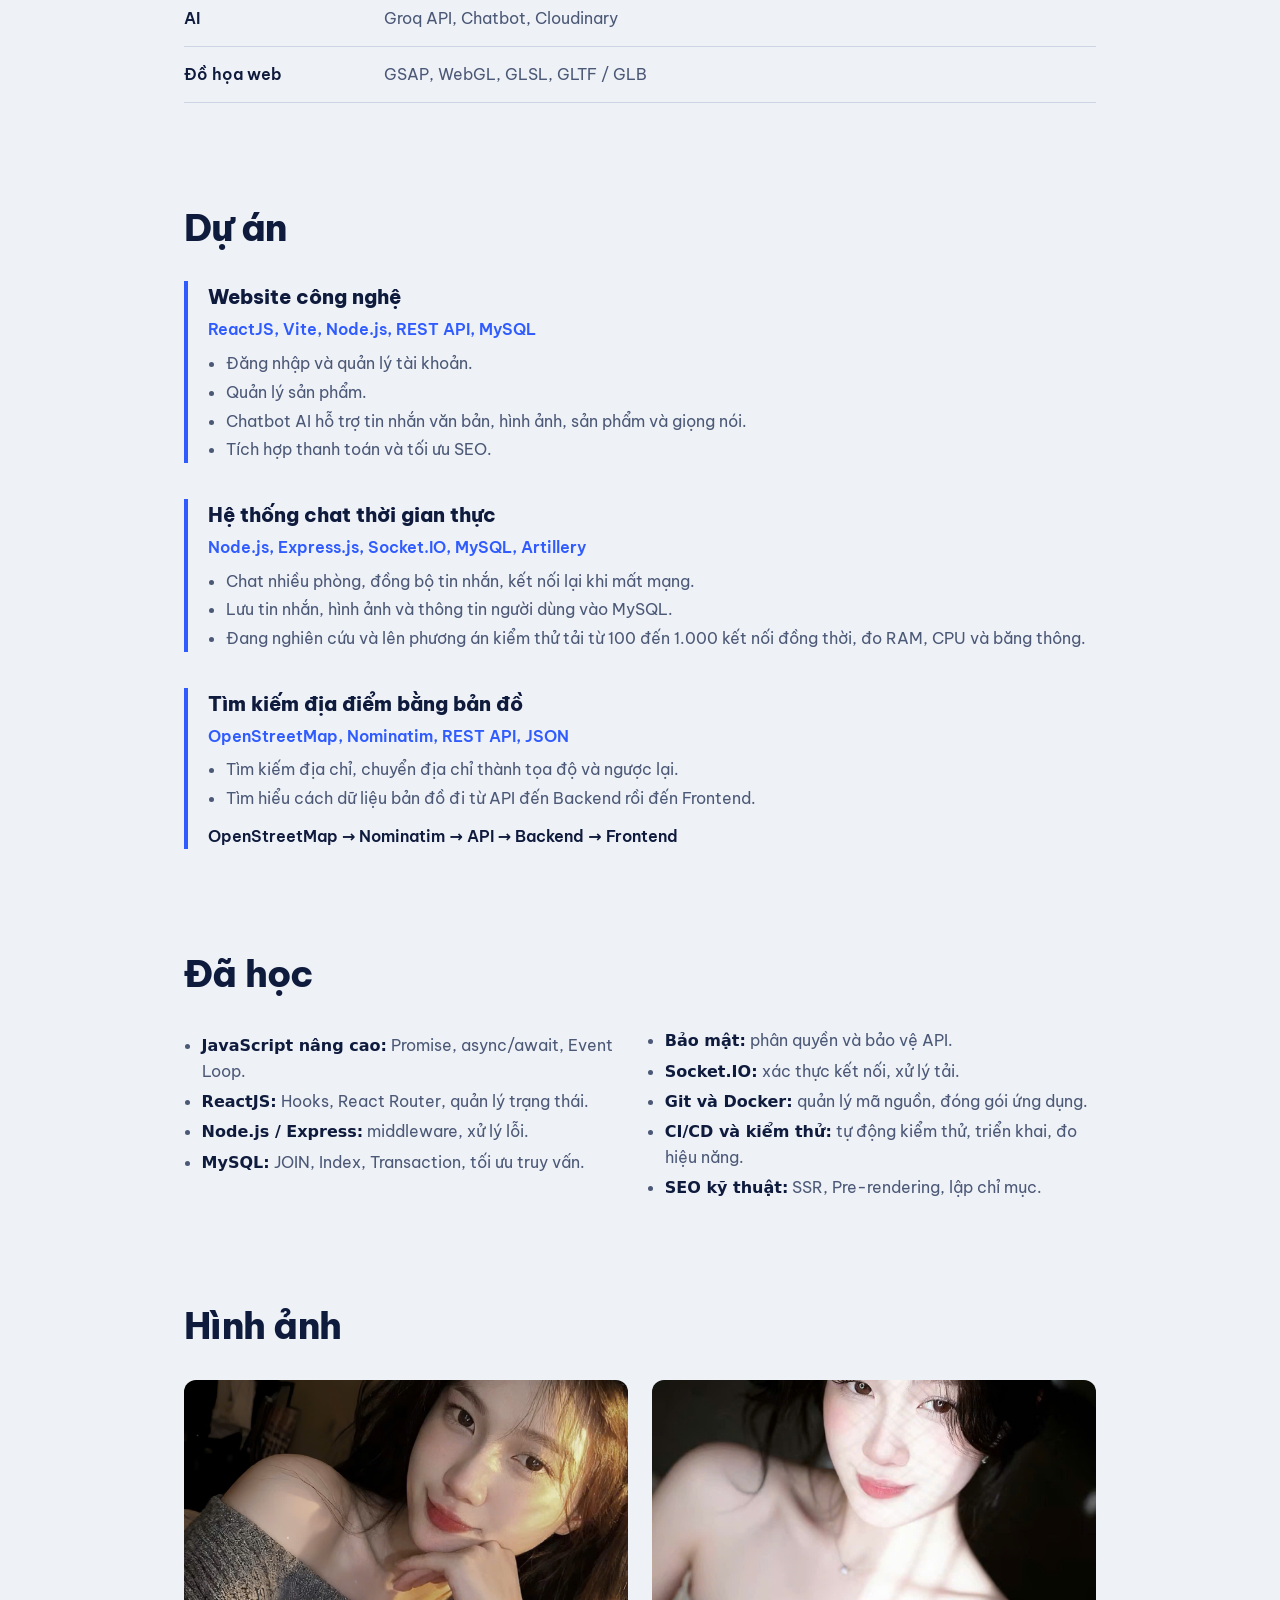
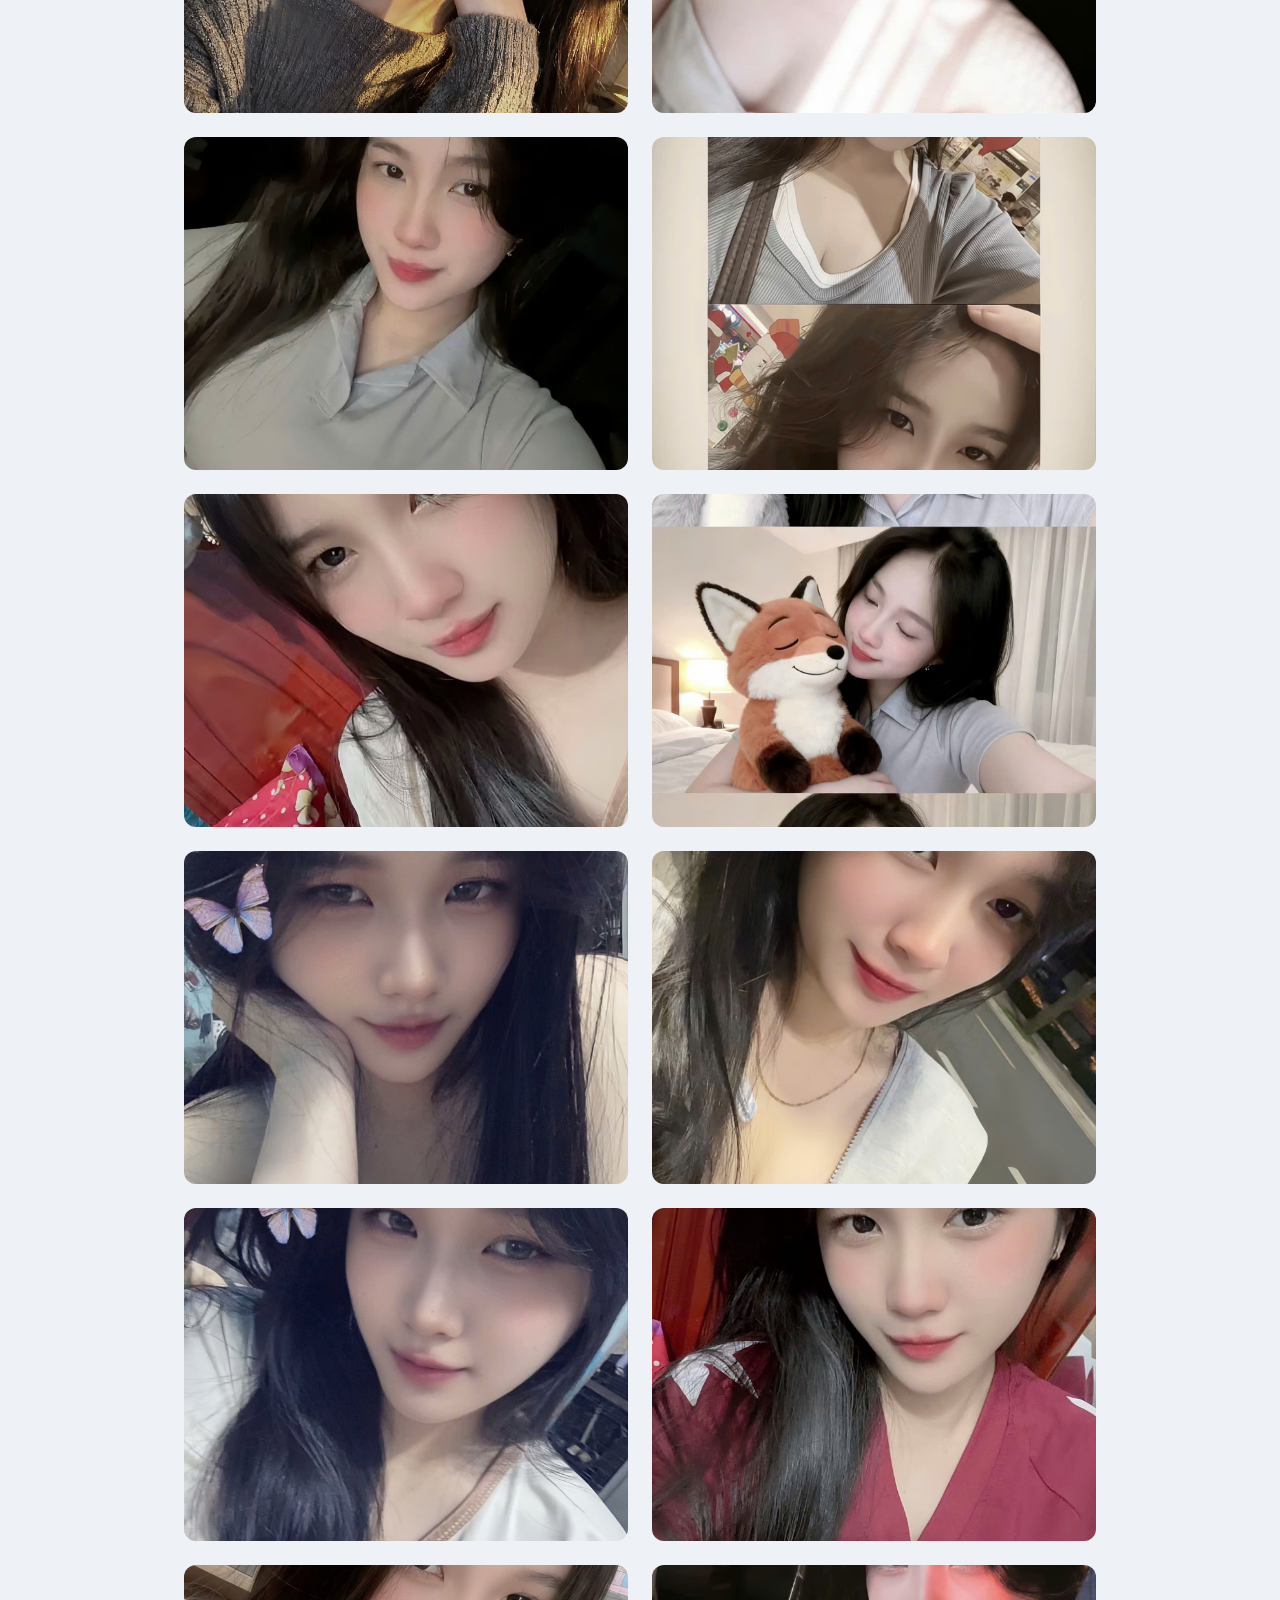
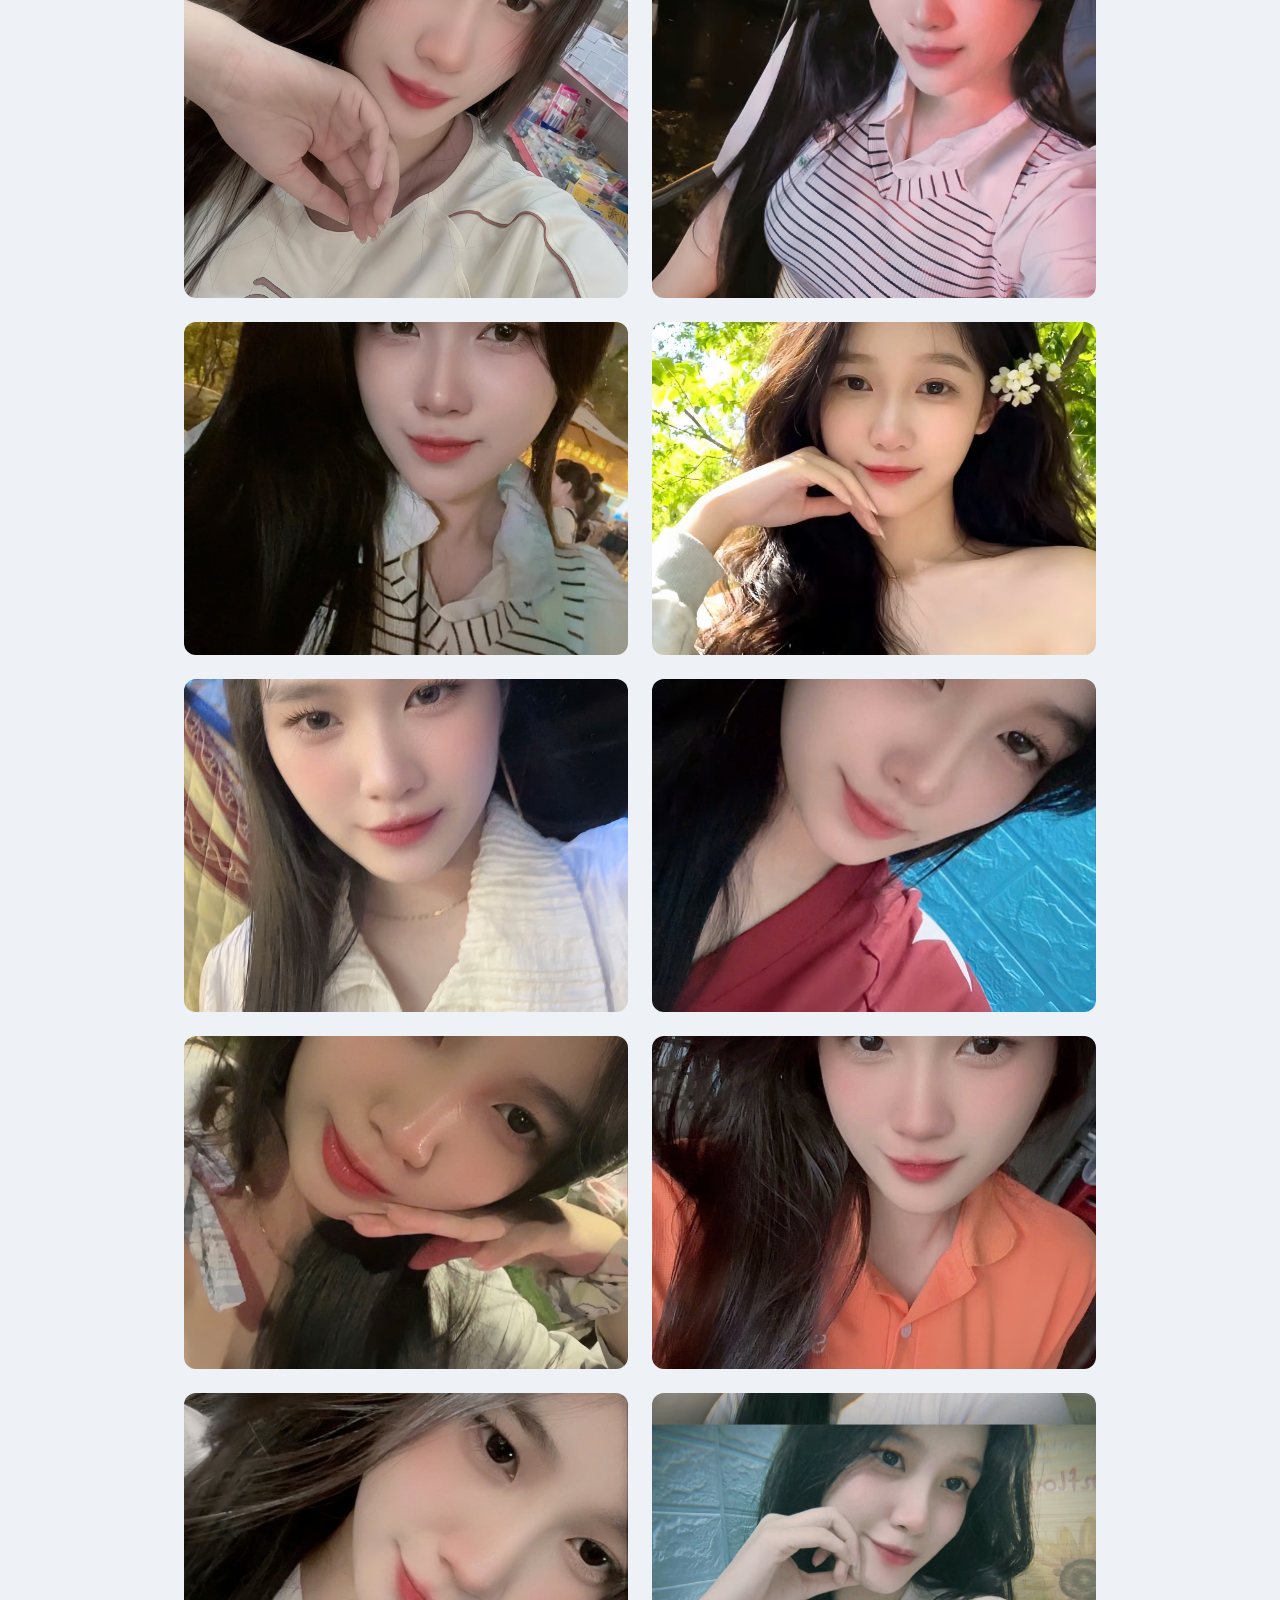
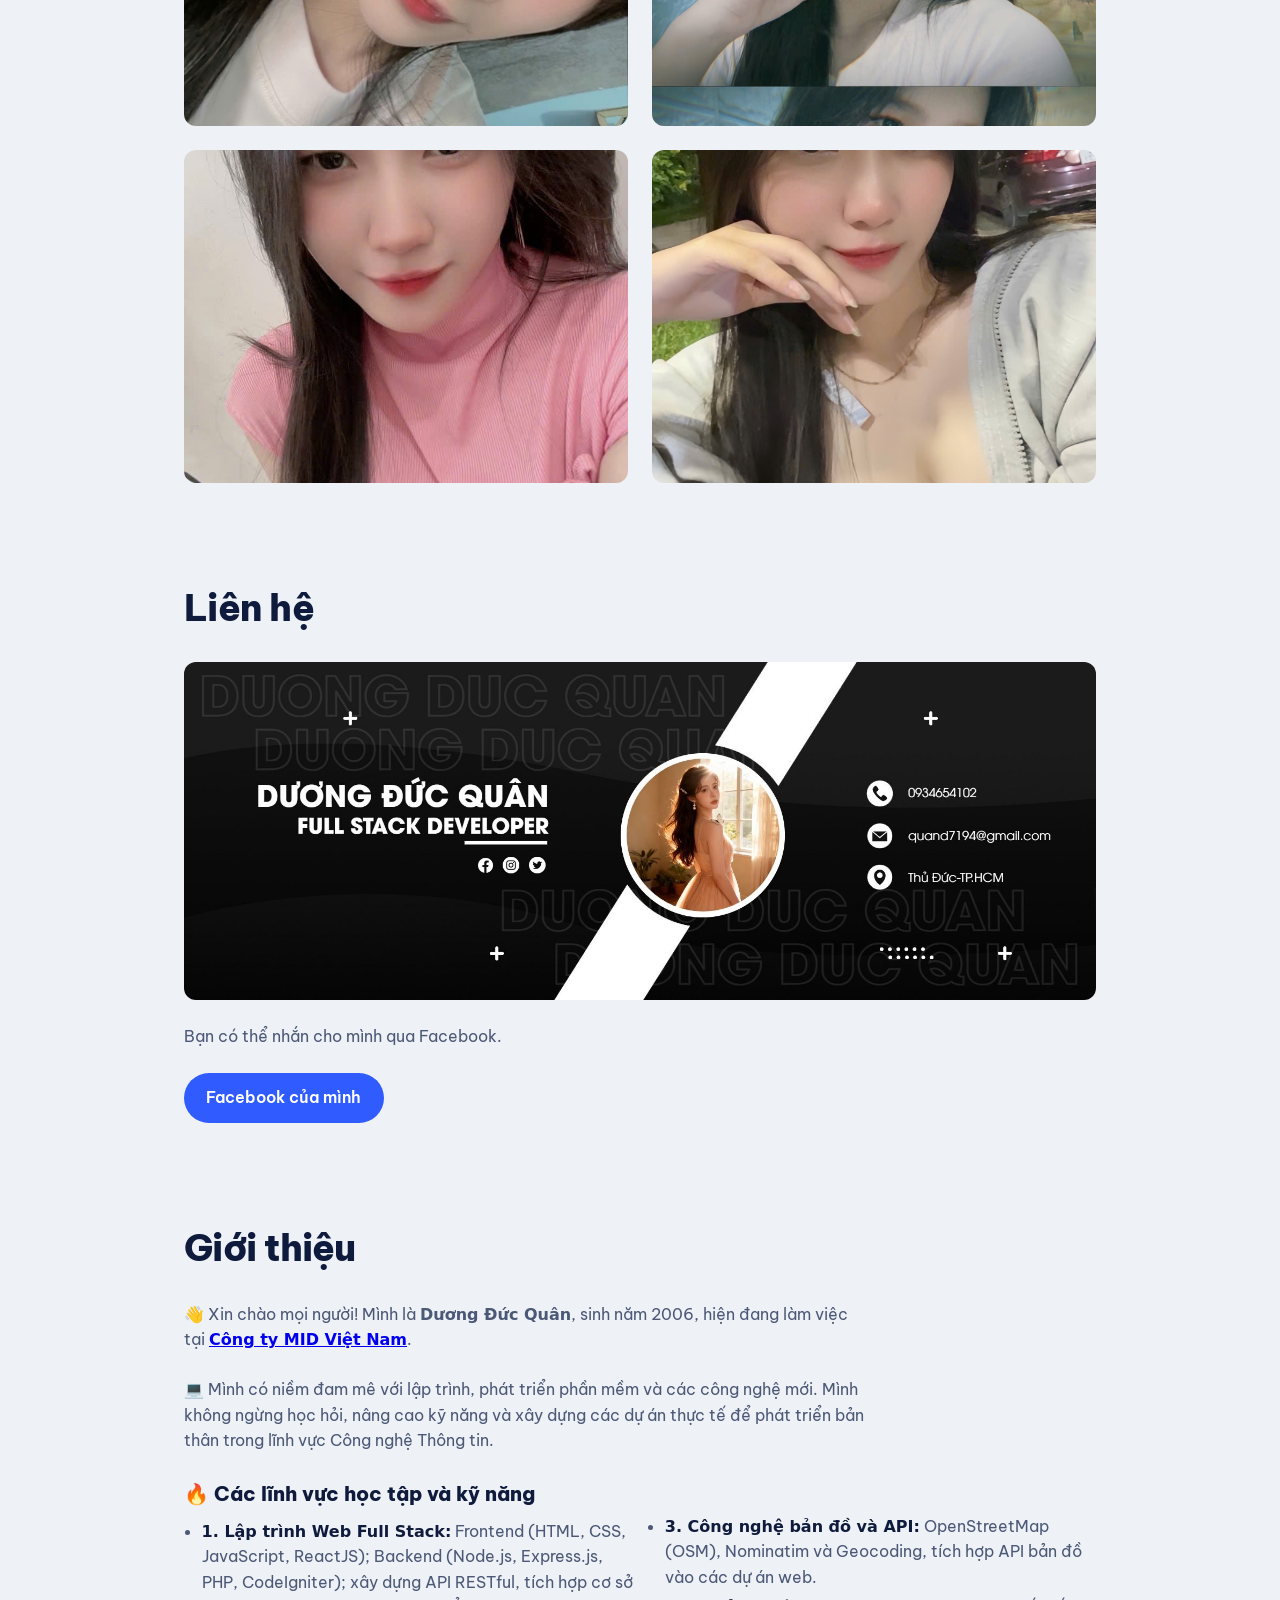
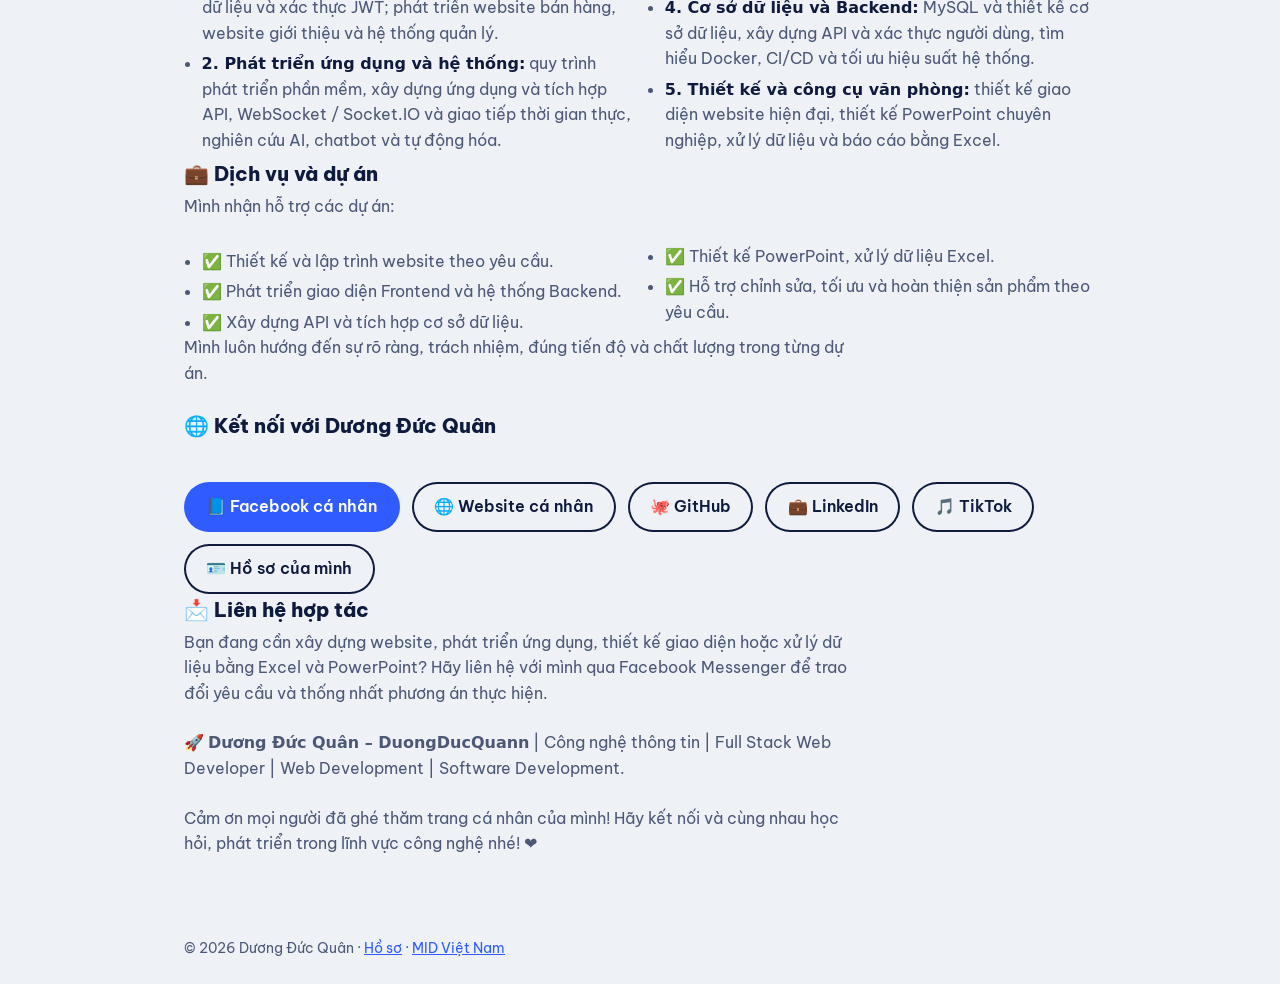
==== commit 016a3deb: "Add full Tngan photo gallery to homepage" ====
--- a/index.html
+++ b/index.html
@@ -231,14 +231,28 @@
   <section id="hinh-anh">
     <h2>Hình ảnh</h2>
     <div class="gallery">
-      <figure>
-        <img width="1280" height="576" src="images/goc-lam-viec.jpg" alt="Hai chiếc laptop đang mở trình soạn thảo mã trên bàn làm việc" loading="lazy">
-        <figcaption>Góc làm việc của mình.</figcaption>
-      </figure>
-      <figure>
-        <img width="1400" height="1050" src="images/doi-nhom.jpg" alt="Ảnh chụp chung của đội ngũ mặc áo đồng phục MID trên ban công" loading="lazy">
-        <figcaption>Ảnh chụp cùng đội ngũ MID Việt Nam.</figcaption>
-      </figure>
+      <figure><img src="hinhtngan/anh1.jpg.jpg" alt="Ảnh Tngan 1" loading="lazy"></figure>
+      <figure><img src="hinhtngan/anh2.jpg" alt="Ảnh Tngan 2" loading="lazy"></figure>
+      <figure><img src="hinhtngan/anh3.jpg" alt="Ảnh Tngan 3" loading="lazy"></figure>
+      <figure><img src="hinhtngan/anh4.jpg" alt="Ảnh Tngan 4" loading="lazy"></figure>
+      <figure><img src="hinhtngan/anh5.jpg" alt="Ảnh Tngan 5" loading="lazy"></figure>
+      <figure><img src="hinhtngan/anh6.jpg" alt="Ảnh Tngan 6" loading="lazy"></figure>
+      <figure><img src="hinhtngan/anh7.jpg" alt="Ảnh Tngan 7" loading="lazy"></figure>
+      <figure><img src="hinhtngan/anh8.jpg" alt="Ảnh Tngan 8" loading="lazy"></figure>
+      <figure><img src="hinhtngan/anh9.jpg" alt="Ảnh Tngan 9" loading="lazy"></figure>
+      <figure><img src="hinhtngan/anh10.jpg" alt="Ảnh Tngan 10" loading="lazy"></figure>
+      <figure><img src="hinhtngan/avara.jpg.jpg" alt="Ảnh Tngan 11" loading="lazy"></figure>
+      <figure><img src="hinhtngan/z7384682605918_83a60727b5cd329fd90db8fd4859cfa9.jpg" alt="Ảnh Tngan 12" loading="lazy"></figure>
+      <figure><img src="hinhtngan/z7384682606203_9dde1a794d2808d761029ce8cb5a3468.jpg" alt="Ảnh Tngan 13" loading="lazy"></figure>
+      <figure><img src="hinhtngan/z7384682613517_b5f728afc6add53f9995829d0e1208cf.jpg" alt="Ảnh Tngan 14" loading="lazy"></figure>
+      <figure><img src="hinhtngan/z7384682619566_f292add528c52fb7ed613890d3c85c83.jpg" alt="Ảnh Tngan 15" loading="lazy"></figure>
+      <figure><img src="hinhtngan/z7384682623197_f5991f3f9178e9a30ae4e42202065e7e.jpg" alt="Ảnh Tngan 16" loading="lazy"></figure>
+      <figure><img src="hinhtngan/z7384682665019_cb9ebe0108ec608b50942ff089ed2199.jpg" alt="Ảnh Tngan 17" loading="lazy"></figure>
+      <figure><img src="hinhtngan/z7384682680565_8f5d23844214bdc1e277690f5b749d9f.jpg" alt="Ảnh Tngan 18" loading="lazy"></figure>
+      <figure><img src="hinhtngan/z7384682689444_84a53c95875616643e9a432768f0cd2f.jpg" alt="Ảnh Tngan 19" loading="lazy"></figure>
+      <figure><img src="hinhtngan/z7384682689754_3d750d5ae05988cf24a3d42cc7cae9c3.jpg" alt="Ảnh Tngan 20" loading="lazy"></figure>
+      <figure><img src="hinhtngan/z7384682693739_f2a8ba98dbcf1100090e7c335f612dcc.jpg" alt="Ảnh Tngan 21" loading="lazy"></figure>
+      <figure><img src="hinhtngan/z7384688935919_973b5c2dc6faa806bfcafef78f39d85e.jpg" alt="Ảnh Tngan 22" loading="lazy"></figure>
     </div>
   </section>
 
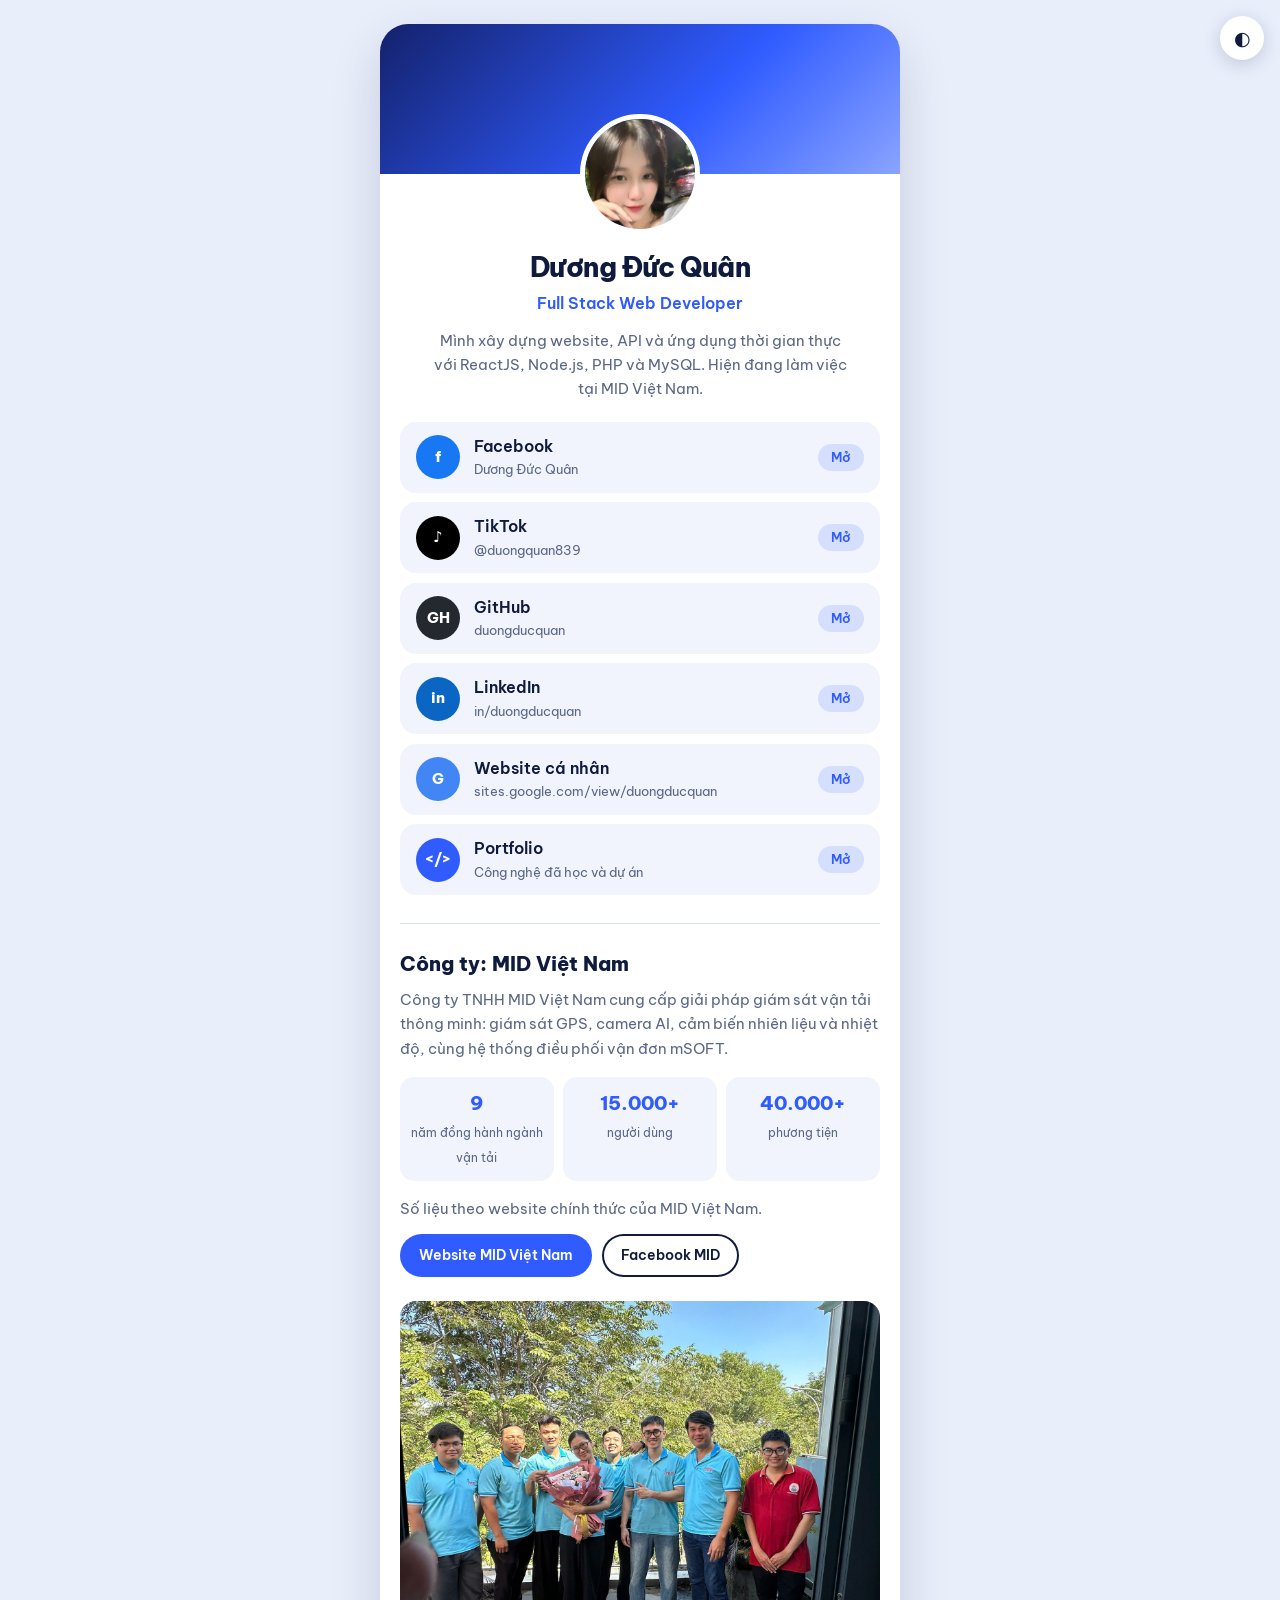
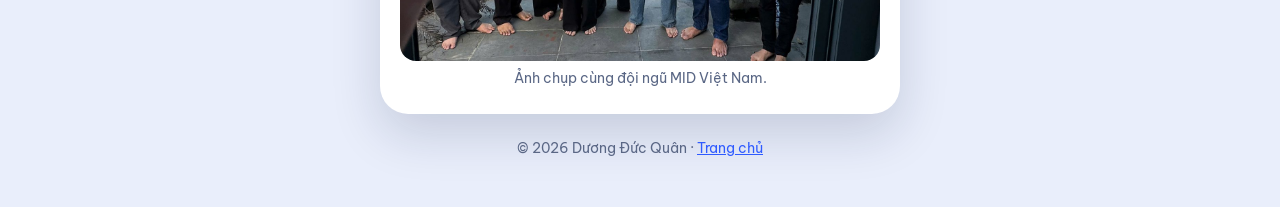
==== commit cf1f6780: "temp2" ====
--- a/index.html
+++ b/index.html
@@ -3,318 +3,115 @@
 <head>
 <meta charset="UTF-8">
 <meta name="viewport" content="width=device-width, initial-scale=1">
-<title>Dương Đức Quân – Full Stack Web Developer | MID Việt Nam</title>
-<meta name="description" content="Dương Đức Quân (DuongDucQuann), Full Stack Web Developer tại MID Việt Nam. Công nghệ đã học, dự án ReactJS, Node.js, MySQL, Socket.IO và cách liên hệ.">
+<title>Hồ sơ Dương Đức Quân – Full Stack Developer & MID Việt Nam</title>
+<meta name="description" content="Hồ sơ của Dương Đức Quân: liên kết Facebook, TikTok, GitHub, LinkedIn và giới thiệu công ty MID Việt Nam, đơn vị giải pháp giám sát vận tải thông minh.">
 <meta name="author" content="Dương Đức Quân">
 <meta name="robots" content="index, follow, max-image-preview:large">
 <meta name="theme-color" content="#2f5bff">
-<link rel="canonical" href="https://duongducquan.github.io/DuongDucQuan/">
-<meta property="og:type" content="website">
+<link rel="canonical" href="https://duongducquan.github.io/DuongDucQuan/profile.html">
+<meta property="og:type" content="profile">
 <meta property="og:site_name" content="Dương Đức Quân">
 <meta property="og:locale" content="vi_VN">
-<meta property="og:title" content="Dương Đức Quân – Full Stack Web Developer | MID Việt Nam">
-<meta property="og:description" content="Dương Đức Quân (DuongDucQuann), Full Stack Web Developer tại MID Việt Nam. Công nghệ đã học, dự án ReactJS, Node.js, MySQL, Socket.IO và cách liên hệ.">
-<meta property="og:url" content="https://duongducquan.github.io/DuongDucQuan/">
+<meta property="og:title" content="Hồ sơ Dương Đức Quân – Full Stack Developer & MID Việt Nam">
+<meta property="og:description" content="Hồ sơ của Dương Đức Quân: liên kết Facebook, TikTok, GitHub, LinkedIn và giới thiệu công ty MID Việt Nam, đơn vị giải pháp giám sát vận tải thông minh.">
+<meta property="og:url" content="https://duongducquan.github.io/DuongDucQuan/profile.html">
 <meta property="og:image" content="https://duongducquan.github.io/DuongDucQuan/images/og-image.jpg">
 <meta property="og:image:width" content="1200">
 <meta property="og:image:height" content="630">
 <meta name="twitter:card" content="summary_large_image">
-<meta name="twitter:title" content="Dương Đức Quân – Full Stack Web Developer | MID Việt Nam">
-<meta name="twitter:description" content="Dương Đức Quân (DuongDucQuann), Full Stack Web Developer tại MID Việt Nam. Công nghệ đã học, dự án ReactJS, Node.js, MySQL, Socket.IO và cách liên hệ.">
+<meta name="twitter:title" content="Hồ sơ Dương Đức Quân – Full Stack Developer & MID Việt Nam">
+<meta name="twitter:description" content="Hồ sơ của Dương Đức Quân: liên kết Facebook, TikTok, GitHub, LinkedIn và giới thiệu công ty MID Việt Nam, đơn vị giải pháp giám sát vận tải thông minh.">
 <meta name="twitter:image" content="https://duongducquan.github.io/DuongDucQuan/images/og-image.jpg">
 <link rel="icon" type="image/png" href="images/logo.png">
 <link rel="preconnect" href="https://fonts.googleapis.com">
 <link rel="preconnect" href="https://fonts.gstatic.com" crossorigin>
 <link href="https://fonts.googleapis.com/css2?family=Be+Vietnam+Pro:wght@400;600;800&display=swap" rel="stylesheet">
-
-<!-- Giúp Google hiểu Facebook này là của bạn -->
-<script type="application/ld+json">{"@context": "https://schema.org", "@type": "Person", "name": "Dương Đức Quân", "alternateName": "DuongDucQuann", "jobTitle": "Full Stack Web Developer", "url": "https://duongducquan.github.io/DuongDucQuan/", "image": "https://duongducquan.github.io/DuongDucQuan/images/avatar.jpg", "worksFor": {"@type": "Organization", "name": "MID Việt Nam", "legalName": "Công ty TNHH MID Việt Nam", "url": "https://midvietnam.com/vi"}, "knowsAbout": ["Lập trình web full-stack", "ReactJS", "Node.js", "PHP", "MySQL", "Socket.IO", "REST API"], "sameAs": ["https://www.facebook.com/DuongDucQuann/", "https://www.tiktok.com/@duongquan839", "https://github.com/duongducquan", "https://www.linkedin.com/in/duongducquan", "https://sites.google.com/view/duongducquan"]}</script>
-
+<script type="application/ld+json">{"@context": "https://schema.org", "@type": "ProfilePage", "name": "Hồ sơ Dương Đức Quân – Full Stack Developer & MID Việt Nam", "url": "https://duongducquan.github.io/DuongDucQuan/profile.html", "dateModified": "2026-10-26", "mainEntity": {"@type": "Person", "name": "Dương Đức Quân", "alternateName": "DuongDucQuann", "jobTitle": "Full Stack Web Developer", "url": "https://duongducquan.github.io/DuongDucQuan/", "image": "https://duongducquan.github.io/DuongDucQuan/images/avatar.jpg", "worksFor": {"@type": "Organization", "name": "MID Việt Nam", "legalName": "Công ty TNHH MID Việt Nam", "url": "https://midvietnam.com/vi"}, "knowsAbout": ["Lập trình web full-stack", "ReactJS", "Node.js", "PHP", "MySQL", "Socket.IO", "REST API"], "sameAs": ["https://www.facebook.com/DuongDucQuann/", "https://www.tiktok.com/@duongquan839", "https://github.com/duongducquan", "https://www.linkedin.com/in/duongducquan", "https://sites.google.com/view/duongducquan"]}}</script>
 <style>
-  :root {
-    --bg: #eef1f6;
-    --ink: #0f1b3d;
-    --muted: #4b5876;
-    --accent: #2f5bff;
-    --line: #cdd5e4;
-  }
-  @media (prefers-color-scheme: dark) {
-    :root {
-      --bg: #0c1330;
-      --ink: #eef1f6;
-      --muted: #a6b0cc;
-      --accent: #7d9bff;
-      --line: #26315c;
-    }
-  }
+  :root { --bg:#e9eefb; --card:#fff; --ink:#0f1b3d; --muted:#5a6785; --accent:#2f5bff; --row:#f1f4fc; --line:#dbe3f5; }
+  @media (prefers-color-scheme: dark) { :root:not([data-theme="light"]) { --bg:#080e24; --card:#111936; --ink:#eef1f6; --muted:#a6b0cc; --accent:#7d9bff; --row:#1a2349; --line:#27326a; } }
+  :root[data-theme="dark"] { --bg:#080e24; --card:#111936; --ink:#eef1f6; --muted:#a6b0cc; --accent:#7d9bff; --row:#1a2349; --line:#27326a; }
   * { box-sizing: border-box; }
-  body {
-    margin: 0;
-    min-height: 100vh;
-    background: var(--bg);
-    color: var(--ink);
-    font-family: "Be Vietnam Pro", system-ui, -apple-system, "Segoe UI", Arial, sans-serif;
-    line-height: 1.6;
-    display: flex;
-    flex-direction: column;
-  }
-  main {
-    flex: 1;
-    width: 100%;
-    max-width: 960px;
-    margin: 0 auto;
-    padding: clamp(2rem, 8vw, 6rem) 1.5rem 2rem;
-  }
-  h1 {
-    margin: 0;
-    font-weight: 800;
-    font-size: clamp(3rem, 15vw, 9rem);
-    line-height: 0.95;
-    letter-spacing: -0.03em;
-  }
-  h1 span { display: block; }
-  h1 .second {
-    display: inline-block;
-    border-bottom: 0.12em solid var(--accent);
-    padding-bottom: 0.04em;
-  }
-  .role { margin: 2rem 0 0; font-size: clamp(1.1rem, 3vw, 1.5rem); font-weight: 600; }
-  .about { max-width: 62ch; margin: 1rem 0 0; color: var(--muted); font-size: 1.05rem; }
-  .links { margin: 2.5rem 0 0; display: flex; flex-wrap: wrap; gap: 0.75rem; }
-  .btn {
-    display: inline-block;
-    padding: 0.75rem 1.4rem;
-    border-radius: 999px;
-    background: var(--accent);
-    color: #fff;
-    font-weight: 600;
-    text-decoration: none;
-  }
-  .btn:hover { filter: brightness(1.1); }
-  .btn.ghost { background: transparent; color: var(--ink); box-shadow: inset 0 0 0 2px var(--ink); }
-  a:focus-visible { outline: 3px solid var(--ink); outline-offset: 3px; }
-
-  section { margin-top: clamp(3.5rem, 9vw, 6rem); scroll-margin-top: 1rem; }
-  h2 { margin: 0 0 1.5rem; font-size: clamp(1.7rem, 4vw, 2.3rem); font-weight: 800; letter-spacing: -0.02em; }
-  h3 { margin: 0 0 0.25rem; font-size: 1.25rem; font-weight: 800; }
-  .note { max-width: 62ch; color: var(--muted); margin: 0 0 1.5rem; }
-
-  .skills { margin: 0; }
-  .skills .row {
-    display: grid;
-    grid-template-columns: 11rem 1fr;
-    gap: 0.25rem 1.5rem;
-    padding: 0.9rem 0;
-    border-top: 1px solid var(--line);
-  }
-  .skills .row:last-child { border-bottom: 1px solid var(--line); }
-  .skills dt { font-weight: 600; }
-  .skills dd { margin: 0; color: var(--muted); }
-
-  .project { padding: 0 0 0 1.25rem; border-left: 4px solid var(--accent); margin: 0 0 2.25rem; }
-  .project .stack { margin: 0 0 0.5rem; color: var(--accent); font-weight: 600; }
-  .project ul { margin: 0; padding-left: 1.1rem; color: var(--muted); }
-  .project li { margin: 0.2rem 0; }
-  .project .flow { margin: 0.75rem 0 0; font-weight: 600; }
-
-  .next { columns: 2 16rem; column-gap: 2rem; margin: 0; padding-left: 1.1rem; color: var(--muted); }
-  .next li { margin: 0.3rem 0; break-inside: avoid; }
-  .next strong { color: var(--ink); }
-
-  .brand { display: flex; align-items: center; gap: 0.75rem; margin: 0 0 2rem; font-weight: 600; }
-  .brand img { width: 48px; height: 48px; border-radius: 12px; }
-  figure { margin: 0; }
-  figure img { display: block; width: 100%; height: auto; border-radius: 12px; }
-  figcaption { margin-top: 0.5rem; color: var(--muted); font-size: 0.9rem; }
-  .gallery { display: grid; grid-template-columns: 1fr 1fr; gap: 1.5rem; }
-  .gallery img { aspect-ratio: 4 / 3; object-fit: cover; }
-  .banner { margin: 0 0 1.5rem; }
-
-  footer { max-width: 960px; width: 100%; margin: 0 auto; padding: 1.5rem; color: var(--muted); font-size: 0.9rem; }
-
-  @media (max-width: 560px) {
-    .skills .row { grid-template-columns: 1fr; }
-  }
-  footer a { color: var(--accent); }
+  body { margin:0; background:var(--bg); color:var(--ink); font-family:"Be Vietnam Pro", system-ui, -apple-system, "Segoe UI", Arial, sans-serif; line-height:1.6; padding:1.5rem 1rem 3rem; }
+  .theme { position:fixed; top:1rem; right:1rem; width:44px; height:44px; border-radius:50%; border:0; background:var(--card); color:var(--ink); font-size:1.2rem; cursor:pointer; box-shadow:0 4px 18px rgba(15,27,61,.18); }
+  .card { max-width:520px; margin:0 auto; background:var(--card); border-radius:28px; overflow:hidden; box-shadow:0 20px 50px rgba(15,27,61,.16); }
+  .cover { height:150px; background:linear-gradient(135deg,#14216b,#2f5bff 60%,#8aa4ff); }
+  .body { padding:0 1.25rem 1.5rem; text-align:center; }
+  .avatar { display:block; width:120px; height:120px; margin:-60px auto 0; border-radius:50%; object-fit:cover; border:5px solid var(--card); }
+  h1 { margin:.75rem 0 0; font-size:1.7rem; font-weight:800; letter-spacing:-.02em; }
+  .sub { margin:.1rem 0 0; color:var(--accent); font-weight:600; }
+  .bio { margin:.75rem auto 1.25rem; max-width:42ch; color:var(--muted); font-size:.95rem; }
+  .list { text-align:left; }
+  .row { display:flex; align-items:center; gap:.9rem; padding:.75rem 1rem; margin-bottom:.6rem; background:var(--row); border-radius:16px; color:inherit; text-decoration:none; }
+  .row:hover { box-shadow:inset 0 0 0 2px var(--accent); }
+  .ico { flex:none; width:44px; height:44px; border-radius:50%; display:grid; place-items:center; color:#fff; font-weight:800; font-size:.95rem; }
+  .fb { background:#1877f2; } .tt { background:#000; } .gh { background:#24292f; } .li { background:#0a66c2; } .gs { background:#4285f4; } .pf { background:var(--accent); }
+  .t { flex:1; min-width:0; display:flex; flex-direction:column; }
+  .t b { font-weight:600; } .t small { color:var(--muted); overflow:hidden; text-overflow:ellipsis; white-space:nowrap; }
+  .go { flex:none; padding:.2rem .8rem; border-radius:999px; background:rgba(47,91,255,.14); color:var(--accent); font-size:.8rem; font-weight:600; }
+  .company { margin-top:1.75rem; padding-top:1.5rem; border-top:1px solid var(--line); text-align:left; }
+  h2 { margin:0 0 .5rem; font-size:1.25rem; font-weight:800; }
+  .company p { margin:.25rem 0; color:var(--muted); font-size:.95rem; }
+  .stats { display:grid; grid-template-columns:repeat(3,1fr); gap:.6rem; margin:1rem 0; text-align:center; }
+  .stats div { background:var(--row); border-radius:14px; padding:.7rem .3rem; }
+  .stats b { display:block; font-size:1.2rem; font-weight:800; color:var(--accent); }
+  .stats span { font-size:.78rem; color:var(--muted); }
+  .src { font-size:.8rem; }
+  .btns { display:flex; flex-wrap:wrap; gap:.6rem; margin-top:.75rem; }
+  .btn { padding:.65rem 1.2rem; border-radius:999px; background:var(--accent); color:#fff; font-weight:600; text-decoration:none; font-size:.9rem; }
+  .btn.ghost { background:transparent; color:var(--ink); box-shadow:inset 0 0 0 2px var(--ink); }
+  figure { margin:1.5rem 0 0; } figure img { display:block; width:100%; height:auto; aspect-ratio:4/3; object-fit:cover; border-radius:16px; }
+  figcaption { margin-top:.4rem; color:var(--muted); font-size:.85rem; text-align:center; }
+  footer { margin-top:1.5rem; color:var(--muted); font-size:.85rem; text-align:center; }
+  footer a { color:var(--accent); }
+  a:focus-visible, button:focus-visible { outline:3px solid var(--accent); outline-offset:3px; }
 </style>
 </head>
 <body>
-<main>
-  <p class="brand"><img src="images/logo.png" alt="Logo Dương Đức Quân" width="48" height="48"><span>Dương Đức Quân</span></p>
-  <h1><span>Dương</span><span class="second">Đức Quân</span></h1>
-  <p class="role">Sinh viên lập trình web full-stack</p>
-  <p class="about">
-    Mình đang học và làm các dự án web, từ giao diện HTML/CSS và React đến
-    phần server, cơ sở dữ liệu, chat thời gian thực và bản đồ số.
-  </p>
-  <p class="links">
-    <a class="btn" href="#cong-nghe">Công nghệ đã học</a>
-    <a class="btn ghost" href="#du-an">Dự án</a>
-    <a class="btn ghost" href="https://www.facebook.com/DuongDucQuann/" rel="me noopener" target="_blank">Facebook</a>
-    <a class="btn ghost" href="https://www.tiktok.com/@duongquan839" rel="me noopener" target="_blank">TikTok</a>
-    <a class="btn ghost" href="profile.html">Hồ sơ</a>
-  </p>
+<button class="theme" id="theme" type="button" aria-label="Đổi giao diện sáng hoặc tối">◐</button>
+<main class="card">
+  <div class="cover" role="presentation"></div>
+  <div class="body">
+    <img class="avatar" src="images/avatar.jpg" width="120" height="120" alt="Ảnh đại diện Dương Đức Quân">
+    <h1>Dương Đức Quân</h1>
+    <p class="sub">Full Stack Web Developer</p>
+    <p class="bio">Mình xây dựng website, API và ứng dụng thời gian thực với ReactJS, Node.js, PHP và MySQL. Hiện đang làm việc tại MID Việt Nam.</p>
+    <nav class="list" aria-label="Liên kết của Dương Đức Quân">
+    <a class="row" href="https://www.facebook.com/DuongDucQuann/" rel="me noopener" target="_blank"><span class="ico fb" aria-hidden="true">f</span><span class="t"><b>Facebook</b><small>Dương Đức Quân</small></span><span class="go">Mở</span></a>
+    <a class="row" href="https://www.tiktok.com/@duongquan839" rel="me noopener" target="_blank"><span class="ico tt" aria-hidden="true">♪</span><span class="t"><b>TikTok</b><small>@duongquan839</small></span><span class="go">Mở</span></a>
+    <a class="row" href="https://github.com/duongducquan" rel="me noopener" target="_blank"><span class="ico gh" aria-hidden="true">GH</span><span class="t"><b>GitHub</b><small>duongducquan</small></span><span class="go">Mở</span></a>
+    <a class="row" href="https://www.linkedin.com/in/duongducquan" rel="me noopener" target="_blank"><span class="ico li" aria-hidden="true">in</span><span class="t"><b>LinkedIn</b><small>in/duongducquan</small></span><span class="go">Mở</span></a>
+    <a class="row" href="https://sites.google.com/view/duongducquan" rel="me noopener" target="_blank"><span class="ico gs" aria-hidden="true">G</span><span class="t"><b>Website cá nhân</b><small>sites.google.com/view/duongducquan</small></span><span class="go">Mở</span></a>
+    <a class="row" href="index.html"><span class="ico pf" aria-hidden="true">&lt;/&gt;</span><span class="t"><b>Portfolio</b><small>Công nghệ đã học và dự án</small></span><span class="go">Mở</span></a>
+    </nav>
 
-  <section id="cong-nghe">
-    <h2>Công nghệ đã học</h2>
-    <p class="note">
-      Đây là những công nghệ mình đã tìm hiểu và thực hành ở các mức khác nhau,
-      chưa phải mục nào cũng đã thành thạo.
-    </p>
-    <dl class="skills">
-      <div class="row"><dt>Frontend</dt><dd>HTML, CSS, JavaScript, ReactJS, Vite, Material UI, Responsive Design</dd></div>
-      <div class="row"><dt>Backend</dt><dd>Node.js, Express.js, PHP, CodeIgniter, MVC, REST API</dd></div>
-      <div class="row"><dt>Kiến trúc</dt><dd>Event Loop, Worker Threads, Domain-Driven Design, Event-Driven Architecture</dd></div>
-      <div class="row"><dt>Cơ sở dữ liệu</dt><dd>MySQL, SQL, JSON, thiết kế database schema</dd></div>
-      <div class="row"><dt>API và tích hợp</dt><dd>REST API, Webhook, Swagger / OpenAPI, Gmail SMTP, thanh toán VNPay, MoMo, ZaloPay, PayPal (môi trường thử nghiệm)</dd></div>
-      <div class="row"><dt>Bảo mật</dt><dd>JWT, Google OAuth, Zalo Login, OTP</dd></div>
-      <div class="row"><dt>Thời gian thực</dt><dd>WebSocket, Socket.IO, Room, Reconnection</dd></div>
-      <div class="row"><dt>Kiểm thử tải</dt><dd>Artillery, Load Testing</dd></div>
-      <div class="row"><dt>Bản đồ số</dt><dd>OpenStreetMap, Nominatim, Geocoding, Reverse Geocoding</dd></div>
-      <div class="row"><dt>DevOps</dt><dd>Git, GitHub, GitLab, Docker, CI/CD, ngrok, XAMPP, Sentry</dd></div>
-      <div class="row"><dt>SEO</dt><dd>Google Search Console, Meta Tags, SSR, Pre-rendering, Dynamic Metadata</dd></div>
-      <div class="row"><dt>AI</dt><dd>Groq API, Chatbot, Cloudinary</dd></div>
-      <div class="row"><dt>Đồ họa web</dt><dd>GSAP, WebGL, GLSL, GLTF / GLB</dd></div>
-    </dl>
-  </section>
-
-  <section id="du-an">
-    <h2>Dự án</h2>
-
-    <article class="project">
-      <h3>Website công nghệ</h3>
-      <p class="stack">ReactJS, Vite, Node.js, REST API, MySQL</p>
-      <ul>
-        <li>Đăng nhập và quản lý tài khoản.</li>
-        <li>Quản lý sản phẩm.</li>
-        <li>Chatbot AI hỗ trợ tin nhắn văn bản, hình ảnh, sản phẩm và giọng nói.</li>
-        <li>Tích hợp thanh toán và tối ưu SEO.</li>
-      </ul>
-    </article>
-
-    <article class="project">
-      <h3>Hệ thống chat thời gian thực</h3>
-      <p class="stack">Node.js, Express.js, Socket.IO, MySQL, Artillery</p>
-      <ul>
-        <li>Chat nhiều phòng, đồng bộ tin nhắn, kết nối lại khi mất mạng.</li>
-        <li>Lưu tin nhắn, hình ảnh và thông tin người dùng vào MySQL.</li>
-        <li>Đang nghiên cứu và lên phương án kiểm thử tải từ 100 đến 1.000 kết nối đồng thời, đo RAM, CPU và băng thông.</li>
-      </ul>
-    </article>
-
-    <article class="project">
-      <h3>Tìm kiếm địa điểm bằng bản đồ</h3>
-      <p class="stack">OpenStreetMap, Nominatim, REST API, JSON</p>
-      <ul>
-        <li>Tìm kiếm địa chỉ, chuyển địa chỉ thành tọa độ và ngược lại.</li>
-        <li>Tìm hiểu cách dữ liệu bản đồ đi từ API đến Backend rồi đến Frontend.</li>
-      </ul>
-      <p class="flow">OpenStreetMap → Nominatim → API → Backend → Frontend</p>
-    </article>
-  </section>
-
-  <section id="da-hoc">
-    <h2>Đã học</h2>
-    <ul class="next">
-      <li><strong>JavaScript nâng cao:</strong> Promise, async/await, Event Loop.</li>
-      <li><strong>ReactJS:</strong> Hooks, React Router, quản lý trạng thái.</li>
-      <li><strong>Node.js / Express:</strong> middleware, xử lý lỗi.</li>
-      <li><strong>MySQL:</strong> JOIN, Index, Transaction, tối ưu truy vấn.</li>
-      <li><strong>Bảo mật:</strong> phân quyền và bảo vệ API.</li>
-      <li><strong>Socket.IO:</strong> xác thực kết nối, xử lý tải.</li>
-      <li><strong>Git và Docker:</strong> quản lý mã nguồn, đóng gói ứng dụng.</li>
-      <li><strong>CI/CD và kiểm thử:</strong> tự động kiểm thử, triển khai, đo hiệu năng.</li>
-      <li><strong>SEO kỹ thuật:</strong> SSR, Pre-rendering, lập chỉ mục.</li>
-    </ul>
-  </section>
-
-  <section id="hinh-anh">
-    <h2>Hình ảnh</h2>
-    <div class="gallery">
-      <figure><img src="hinhtngan/anh1.jpg.jpg" alt="Ảnh Tngan 1" loading="lazy"></figure>
-      <figure><img src="hinhtngan/anh2.jpg" alt="Ảnh Tngan 2" loading="lazy"></figure>
-      <figure><img src="hinhtngan/anh3.jpg" alt="Ảnh Tngan 3" loading="lazy"></figure>
-      <figure><img src="hinhtngan/anh4.jpg" alt="Ảnh Tngan 4" loading="lazy"></figure>
-      <figure><img src="hinhtngan/anh5.jpg" alt="Ảnh Tngan 5" loading="lazy"></figure>
-      <figure><img src="hinhtngan/anh6.jpg" alt="Ảnh Tngan 6" loading="lazy"></figure>
-      <figure><img src="hinhtngan/anh7.jpg" alt="Ảnh Tngan 7" loading="lazy"></figure>
-      <figure><img src="hinhtngan/anh8.jpg" alt="Ảnh Tngan 8" loading="lazy"></figure>
-      <figure><img src="hinhtngan/anh9.jpg" alt="Ảnh Tngan 9" loading="lazy"></figure>
-      <figure><img src="hinhtngan/anh10.jpg" alt="Ảnh Tngan 10" loading="lazy"></figure>
-      <figure><img src="hinhtngan/avara.jpg.jpg" alt="Ảnh Tngan 11" loading="lazy"></figure>
-      <figure><img src="hinhtngan/z7384682605918_83a60727b5cd329fd90db8fd4859cfa9.jpg" alt="Ảnh Tngan 12" loading="lazy"></figure>
-      <figure><img src="hinhtngan/z7384682606203_9dde1a794d2808d761029ce8cb5a3468.jpg" alt="Ảnh Tngan 13" loading="lazy"></figure>
-      <figure><img src="hinhtngan/z7384682613517_b5f728afc6add53f9995829d0e1208cf.jpg" alt="Ảnh Tngan 14" loading="lazy"></figure>
-      <figure><img src="hinhtngan/z7384682619566_f292add528c52fb7ed613890d3c85c83.jpg" alt="Ảnh Tngan 15" loading="lazy"></figure>
-      <figure><img src="hinhtngan/z7384682623197_f5991f3f9178e9a30ae4e42202065e7e.jpg" alt="Ảnh Tngan 16" loading="lazy"></figure>
-      <figure><img src="hinhtngan/z7384682665019_cb9ebe0108ec608b50942ff089ed2199.jpg" alt="Ảnh Tngan 17" loading="lazy"></figure>
-      <figure><img src="hinhtngan/z7384682680565_8f5d23844214bdc1e277690f5b749d9f.jpg" alt="Ảnh Tngan 18" loading="lazy"></figure>
-      <figure><img src="hinhtngan/z7384682689444_84a53c95875616643e9a432768f0cd2f.jpg" alt="Ảnh Tngan 19" loading="lazy"></figure>
-      <figure><img src="hinhtngan/z7384682689754_3d750d5ae05988cf24a3d42cc7cae9c3.jpg" alt="Ảnh Tngan 20" loading="lazy"></figure>
-      <figure><img src="hinhtngan/z7384682693739_f2a8ba98dbcf1100090e7c335f612dcc.jpg" alt="Ảnh Tngan 21" loading="lazy"></figure>
-      <figure><img src="hinhtngan/z7384688935919_973b5c2dc6faa806bfcafef78f39d85e.jpg" alt="Ảnh Tngan 22" loading="lazy"></figure>
-    </div>
-  </section>
-
-  <section id="lien-he">
-    <h2>Liên hệ</h2>
-    <figure class="banner">
-      <img width="1700" height="630" src="images/banner.jpg" alt="Banner Dương Đức Quân – Full Stack Developer, Thủ Đức, TP.HCM" loading="lazy">
-    </figure>
-    <p class="note">Bạn có thể nhắn cho mình qua Facebook.</p>
-    <p><a class="btn" href="https://www.facebook.com/DuongDucQuann/" rel="me noopener" target="_blank">Facebook của mình</a></p>
-  </section>
-  <section id="gioi-thieu">
-    <h2>Giới thiệu</h2>
-    <p class="note">
-      👋 Xin chào mọi người! Mình là <strong>Dương Đức Quân</strong>, sinh năm 2006, hiện đang làm việc tại <strong><a href="https://midvietnam.com/vi" target="_blank" rel="noopener">Công ty MID Việt Nam</a></strong>.
-    </p>
-    <p class="note">
-      💻 Mình có niềm đam mê với lập trình, phát triển phần mềm và các công nghệ mới. Mình không ngừng học hỏi, nâng cao kỹ năng và
-      xây dựng các dự án thực tế để phát triển bản thân trong lĩnh vực Công nghệ Thông tin.
-    </p>
-
-    <h3>🔥 Các lĩnh vực học tập và kỹ năng</h3>
-    <ul class="next">
-      <li><strong>1. Lập trình Web Full Stack:</strong> Frontend (HTML, CSS, JavaScript, ReactJS); Backend (Node.js, Express.js, PHP, CodeIgniter); xây dựng API RESTful, tích hợp cơ sở dữ liệu và xác thực JWT; phát triển website bán hàng, website giới thiệu và hệ thống quản lý.</li>
-      <li><strong>2. Phát triển ứng dụng và hệ thống:</strong> quy trình phát triển phần mềm, xây dựng ứng dụng và tích hợp API, WebSocket / Socket.IO và giao tiếp thời gian thực, nghiên cứu AI, chatbot và tự động hóa.</li>
-      <li><strong>3. Công nghệ bản đồ và API:</strong> OpenStreetMap (OSM), Nominatim và Geocoding, tích hợp API bản đồ vào các dự án web.</li>
-      <li><strong>4. Cơ sở dữ liệu và Backend:</strong> MySQL và thiết kế cơ sở dữ liệu, xây dựng API và xác thực người dùng, tìm hiểu Docker, CI/CD và tối ưu hiệu suất hệ thống.</li>
-      <li><strong>5. Thiết kế và công cụ văn phòng:</strong> thiết kế giao diện website hiện đại, thiết kế PowerPoint chuyên nghiệp, xử lý dữ liệu và báo cáo bằng Excel.</li>
-    </ul>
-
-    <h3>💼 Dịch vụ và dự án</h3>
-    <p class="note">Mình nhận hỗ trợ các dự án:</p>
-    <ul class="next">
-      <li>✅ Thiết kế và lập trình website theo yêu cầu.</li>
-      <li>✅ Phát triển giao diện Frontend và hệ thống Backend.</li>
-      <li>✅ Xây dựng API và tích hợp cơ sở dữ liệu.</li>
-      <li>✅ Thiết kế PowerPoint, xử lý dữ liệu Excel.</li>
-      <li>✅ Hỗ trợ chỉnh sửa, tối ưu và hoàn thiện sản phẩm theo yêu cầu.</li>
-    </ul>
-    <p class="note">Mình luôn hướng đến sự rõ ràng, trách nhiệm, đúng tiến độ và chất lượng trong từng dự án.</p>
-
-    <h3>🌐 Kết nối với Dương Đức Quân</h3>
-    <p class="links">
-      <a class="btn" href="https://www.facebook.com/DuongDucQuann" target="_blank" rel="noopener">📘 Facebook cá nhân</a>
-      <a class="btn ghost" href="https://sites.google.com/view/duongducquan" target="_blank" rel="noopener">🌐 Website cá nhân</a>
-      <a class="btn ghost" href="https://github.com/duongducquan" target="_blank" rel="noopener">🐙 GitHub</a>
-      <a class="btn ghost" href="https://www.linkedin.com/in/duongducquan" target="_blank" rel="noopener">💼 LinkedIn</a>
-      <a class="btn ghost" href="https://www.tiktok.com/@duongquan839" target="_blank" rel="me noopener">🎵 TikTok</a>
-      <a class="btn ghost" href="profile.html">🪪 Hồ sơ của mình</a>
-    </p>
-
-    <h3>📩 Liên hệ hợp tác</h3>
-    <p class="note">
-      Bạn đang cần xây dựng website, phát triển ứng dụng, thiết kế giao diện hoặc xử lý dữ liệu bằng Excel và PowerPoint?
-      Hãy liên hệ với mình qua Facebook Messenger để trao đổi yêu cầu và thống nhất phương án thực hiện.
-    </p>
-    <p class="note">
-      🚀 <strong>Dương Đức Quân – DuongDucQuann</strong> | Công nghệ thông tin | Full Stack Web Developer | Web Development | Software Development.
-    </p>
-    <p class="note">Cảm ơn mọi người đã ghé thăm trang cá nhân của mình! Hãy kết nối và cùng nhau học hỏi, phát triển trong lĩnh vực công nghệ nhé! ❤️</p>
-  </section>
+    <section class="company" aria-labelledby="mid">
+      <h2 id="mid">Công ty: MID Việt Nam</h2>
+      <p>Công ty TNHH MID Việt Nam cung cấp giải pháp giám sát vận tải thông minh: giám sát GPS, camera AI, cảm biến nhiên liệu và nhiệt độ, cùng hệ thống điều phối vận đơn mSOFT.</p>
+      <div class="stats">
+        <div><b>9</b><span>năm đồng hành ngành vận tải</span></div>
+        <div><b>15.000+</b><span>người dùng</span></div>
+        <div><b>40.000+</b><span>phương tiện</span></div>
+      </div>
+      <p class="src">Số liệu theo website chính thức của MID Việt Nam.</p>
+      <div class="btns">
+        <a class="btn" href="https://midvietnam.com/vi" target="_blank" rel="noopener">Website MID Việt Nam</a>
+        <a class="btn ghost" href="https://www.facebook.com/MIDVietNam.Company" target="_blank" rel="noopener">Facebook MID</a>
+      </div>
+      <figure>
+        <img src="images/doi-nhom.jpg" width="1400" height="1050" loading="lazy" alt="Ảnh chụp chung của đội ngũ mặc áo đồng phục MID trên ban công">
+        <figcaption>Ảnh chụp cùng đội ngũ MID Việt Nam.</figcaption>
+      </figure>
+    </section>
+  </div>
 </main>
-<footer>© 2026 Dương Đức Quân · <a href="profile.html">Hồ sơ</a> · <a href="https://midvietnam.com/vi" target="_blank" rel="noopener">MID Việt Nam</a></footer>
+<footer>© 2026 Dương Đức Quân · <a href="index.html">Trang chủ</a></footer>
+<script>
+  document.getElementById("theme").addEventListener("click", function () {
+    var r = document.documentElement;
+    var dark = r.dataset.theme ? r.dataset.theme === "dark" : window.matchMedia("(prefers-color-scheme: dark)").matches;
+    r.dataset.theme = dark ? "light" : "dark";
+  });
+</script>
 </body>
 </html>
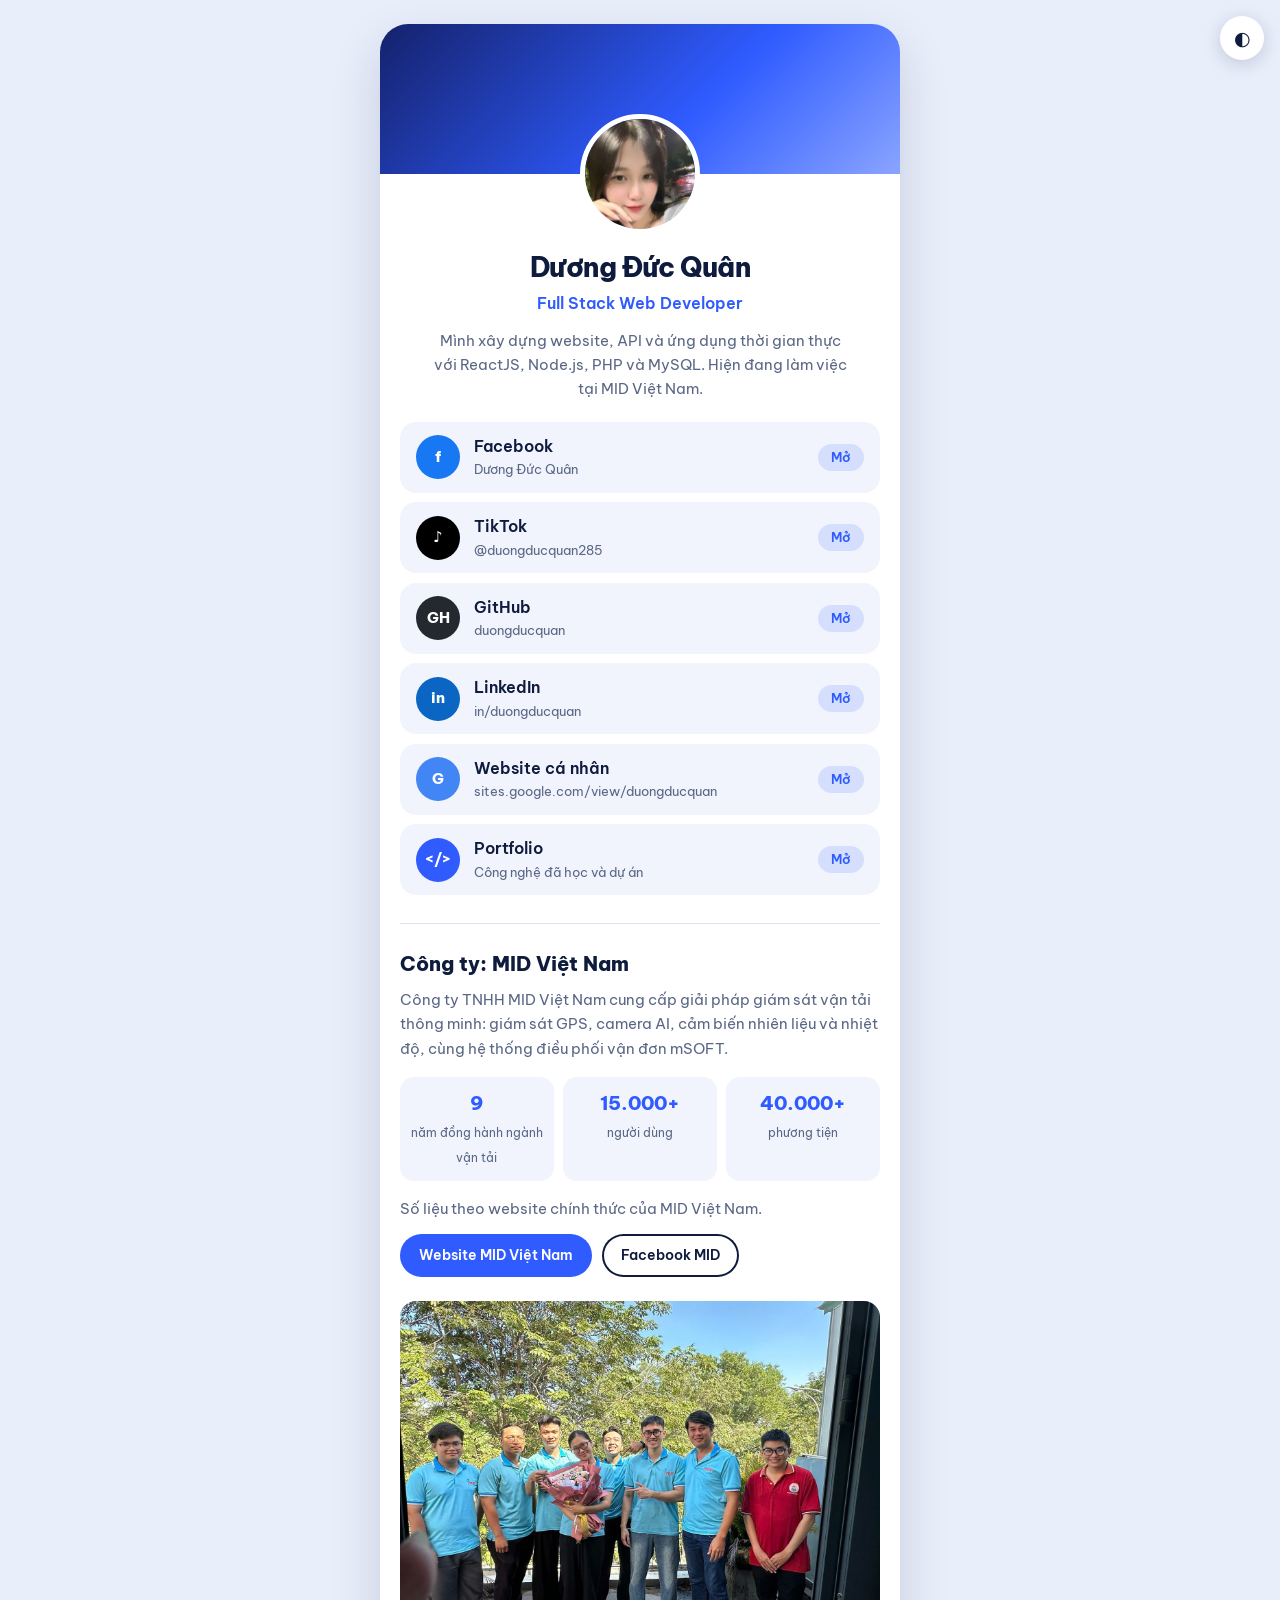
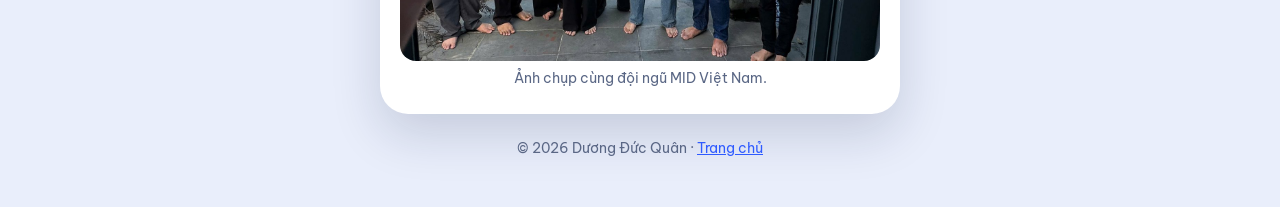
==== commit dc73a10f: "Update TikTok link on profile index to @duongducquan285" ====
--- a/index.html
+++ b/index.html
@@ -26,7 +26,7 @@
 <link rel="preconnect" href="https://fonts.googleapis.com">
 <link rel="preconnect" href="https://fonts.gstatic.com" crossorigin>
 <link href="https://fonts.googleapis.com/css2?family=Be+Vietnam+Pro:wght@400;600;800&display=swap" rel="stylesheet">
-<script type="application/ld+json">{"@context": "https://schema.org", "@type": "ProfilePage", "name": "Hồ sơ Dương Đức Quân – Full Stack Developer & MID Việt Nam", "url": "https://duongducquan.github.io/DuongDucQuan/profile.html", "dateModified": "2026-10-26", "mainEntity": {"@type": "Person", "name": "Dương Đức Quân", "alternateName": "DuongDucQuann", "jobTitle": "Full Stack Web Developer", "url": "https://duongducquan.github.io/DuongDucQuan/", "image": "https://duongducquan.github.io/DuongDucQuan/images/avatar.jpg", "worksFor": {"@type": "Organization", "name": "MID Việt Nam", "legalName": "Công ty TNHH MID Việt Nam", "url": "https://midvietnam.com/vi"}, "knowsAbout": ["Lập trình web full-stack", "ReactJS", "Node.js", "PHP", "MySQL", "Socket.IO", "REST API"], "sameAs": ["https://www.facebook.com/DuongDucQuann/", "https://www.tiktok.com/@duongquan839", "https://github.com/duongducquan", "https://www.linkedin.com/in/duongducquan", "https://sites.google.com/view/duongducquan"]}}</script>
+<script type="application/ld+json">{"@context": "https://schema.org", "@type": "ProfilePage", "name": "Hồ sơ Dương Đức Quân – Full Stack Developer & MID Việt Nam", "url": "https://duongducquan.github.io/DuongDucQuan/profile.html", "dateModified": "2026-10-26", "mainEntity": {"@type": "Person", "name": "Dương Đức Quân", "alternateName": "DuongDucQuann", "jobTitle": "Full Stack Web Developer", "url": "https://duongducquan.github.io/DuongDucQuan/", "image": "https://duongducquan.github.io/DuongDucQuan/images/avatar.jpg", "worksFor": {"@type": "Organization", "name": "MID Việt Nam", "legalName": "Công ty TNHH MID Việt Nam", "url": "https://midvietnam.com/vi"}, "knowsAbout": ["Lập trình web full-stack", "ReactJS", "Node.js", "PHP", "MySQL", "Socket.IO", "REST API"], "sameAs": ["https://www.facebook.com/DuongDucQuann/", "https://www.tiktok.com/@duongducquan285", "https://github.com/duongducquan", "https://www.linkedin.com/in/duongducquan", "https://sites.google.com/view/duongducquan"]}}</script>
 <style>
   :root { --bg:#e9eefb; --card:#fff; --ink:#0f1b3d; --muted:#5a6785; --accent:#2f5bff; --row:#f1f4fc; --line:#dbe3f5; }
   @media (prefers-color-scheme: dark) { :root:not([data-theme="light"]) { --bg:#080e24; --card:#111936; --ink:#eef1f6; --muted:#a6b0cc; --accent:#7d9bff; --row:#1a2349; --line:#27326a; } }
@@ -78,7 +78,7 @@
     <p class="bio">Mình xây dựng website, API và ứng dụng thời gian thực với ReactJS, Node.js, PHP và MySQL. Hiện đang làm việc tại MID Việt Nam.</p>
     <nav class="list" aria-label="Liên kết của Dương Đức Quân">
     <a class="row" href="https://www.facebook.com/DuongDucQuann/" rel="me noopener" target="_blank"><span class="ico fb" aria-hidden="true">f</span><span class="t"><b>Facebook</b><small>Dương Đức Quân</small></span><span class="go">Mở</span></a>
-    <a class="row" href="https://www.tiktok.com/@duongquan839" rel="me noopener" target="_blank"><span class="ico tt" aria-hidden="true">♪</span><span class="t"><b>TikTok</b><small>@duongquan839</small></span><span class="go">Mở</span></a>
+    <a class="row" href="https://www.tiktok.com/@duongducquan285" rel="me noopener" target="_blank"><span class="ico tt" aria-hidden="true">♪</span><span class="t"><b>TikTok</b><small>@duongducquan285</small></span><span class="go">Mở</span></a>
     <a class="row" href="https://github.com/duongducquan" rel="me noopener" target="_blank"><span class="ico gh" aria-hidden="true">GH</span><span class="t"><b>GitHub</b><small>duongducquan</small></span><span class="go">Mở</span></a>
     <a class="row" href="https://www.linkedin.com/in/duongducquan" rel="me noopener" target="_blank"><span class="ico li" aria-hidden="true">in</span><span class="t"><b>LinkedIn</b><small>in/duongducquan</small></span><span class="go">Mở</span></a>
     <a class="row" href="https://sites.google.com/view/duongducquan" rel="me noopener" target="_blank"><span class="ico gs" aria-hidden="true">G</span><span class="t"><b>Website cá nhân</b><small>sites.google.com/view/duongducquan</small></span><span class="go">Mở</span></a>
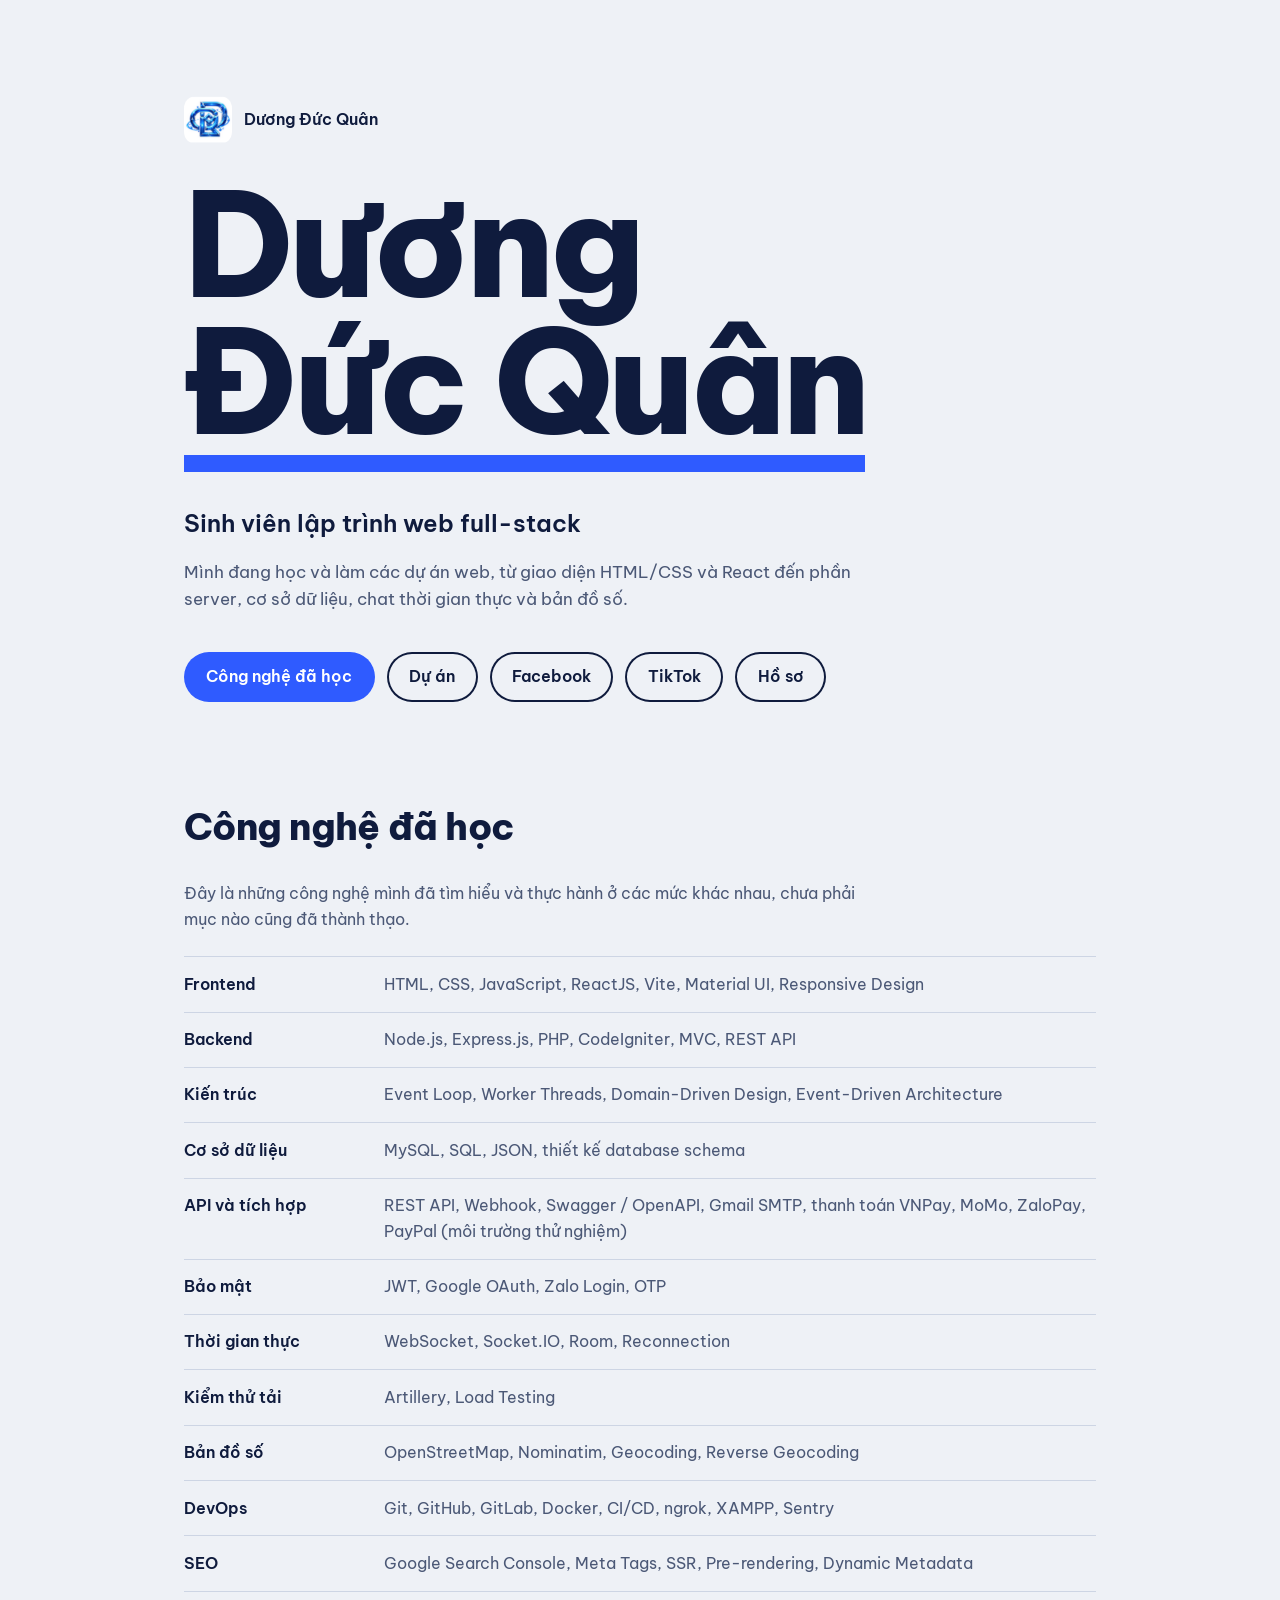
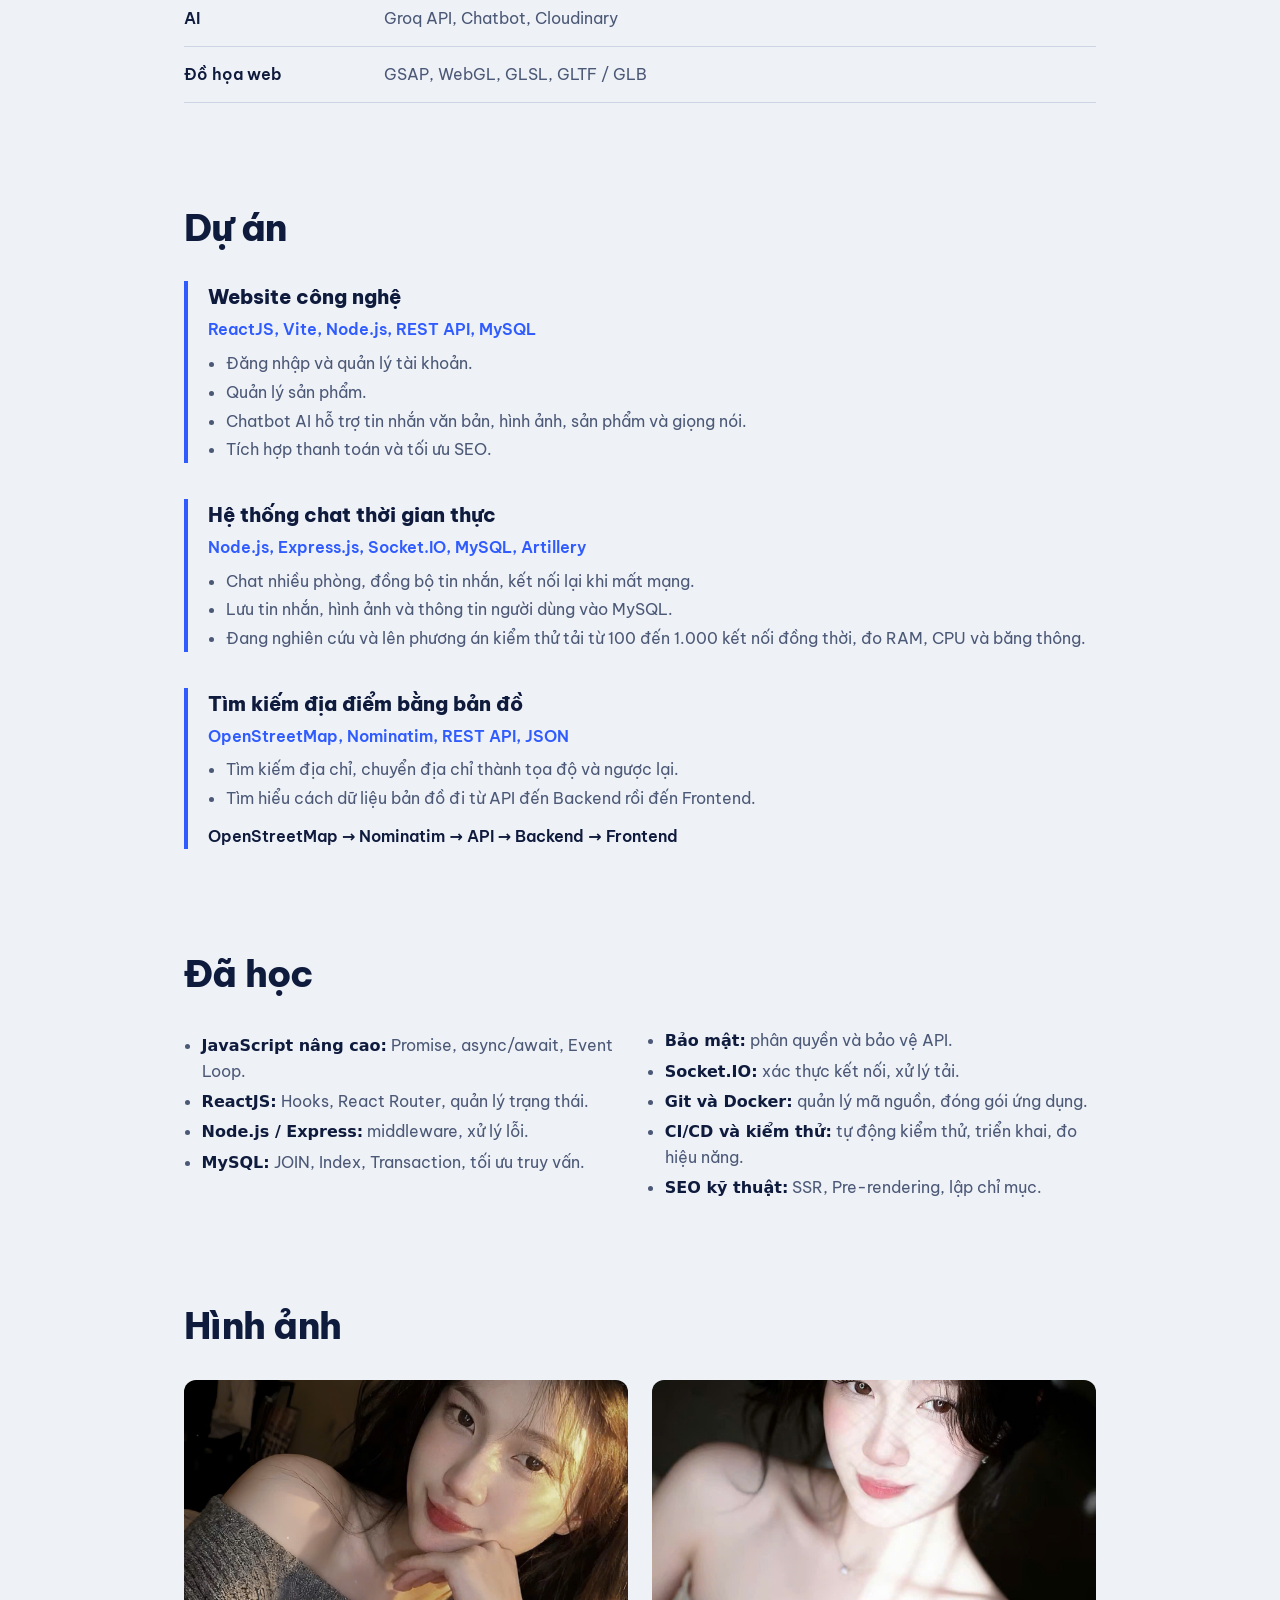
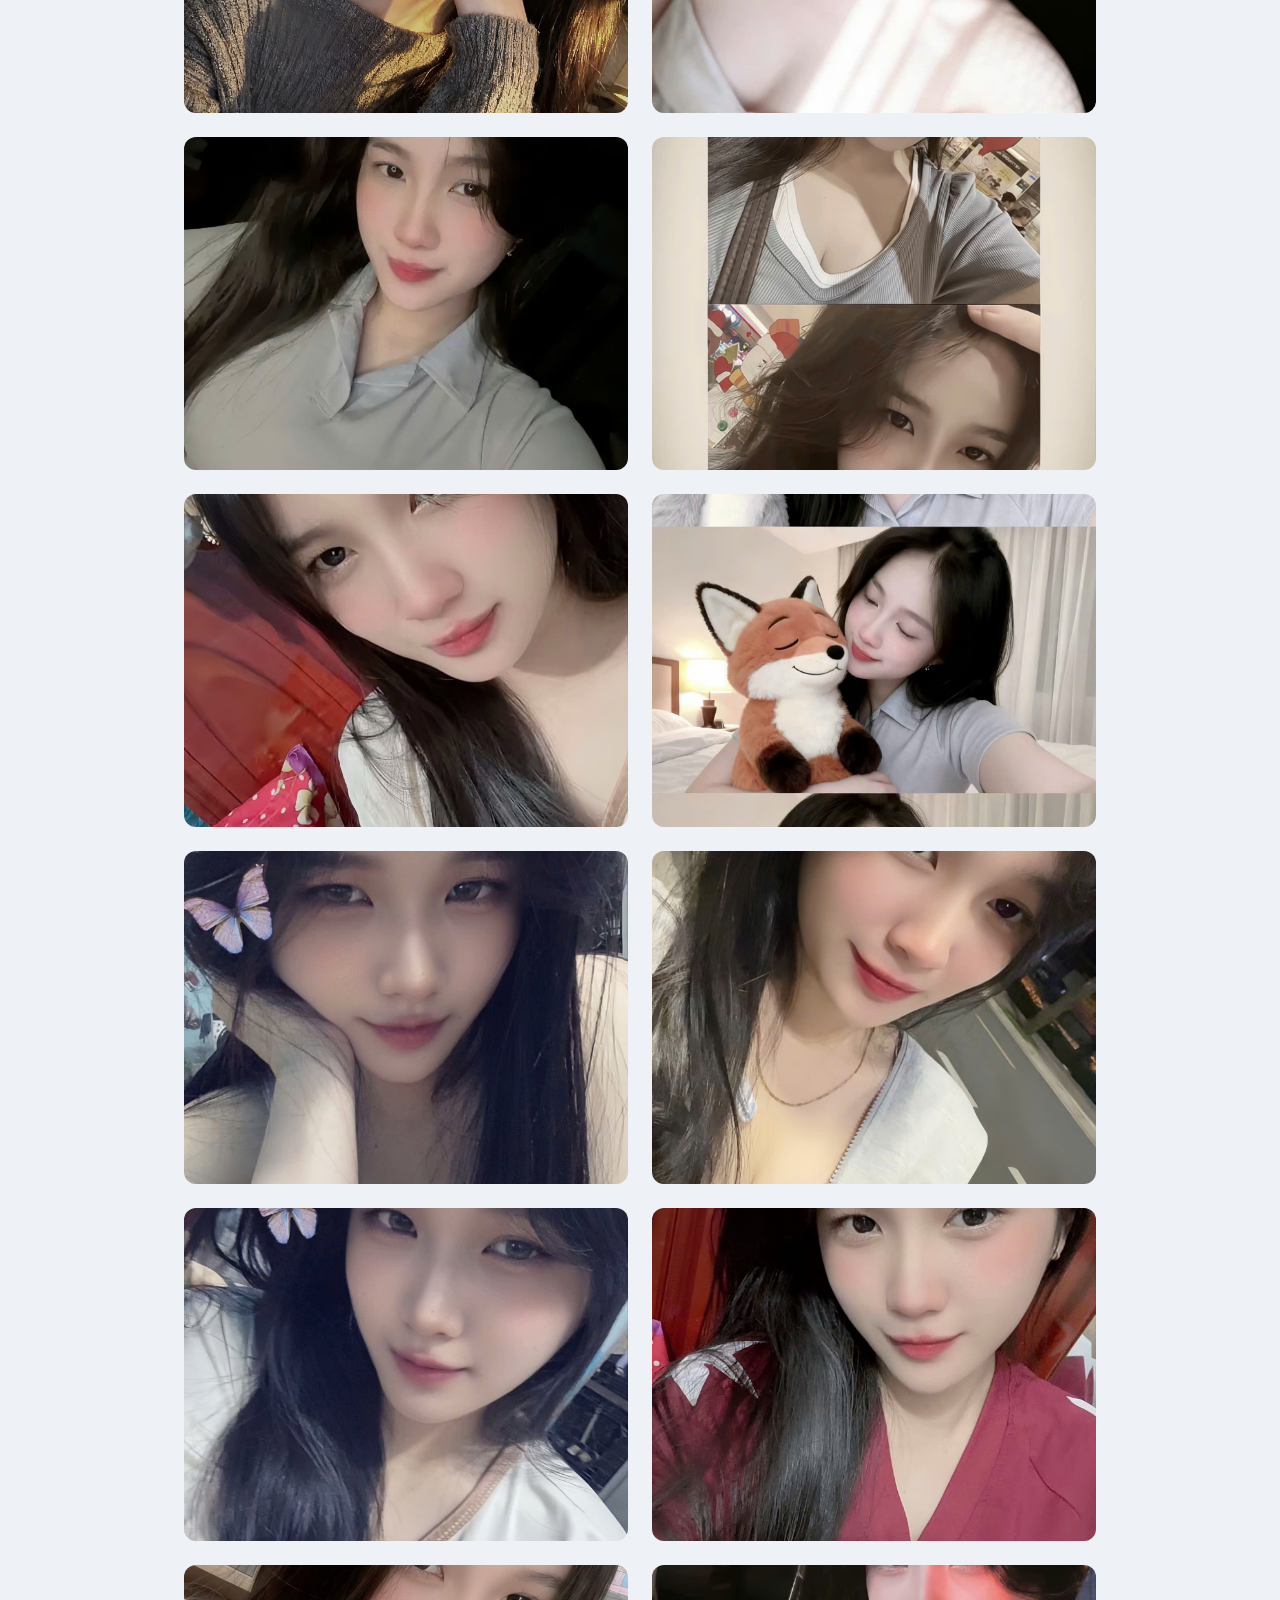
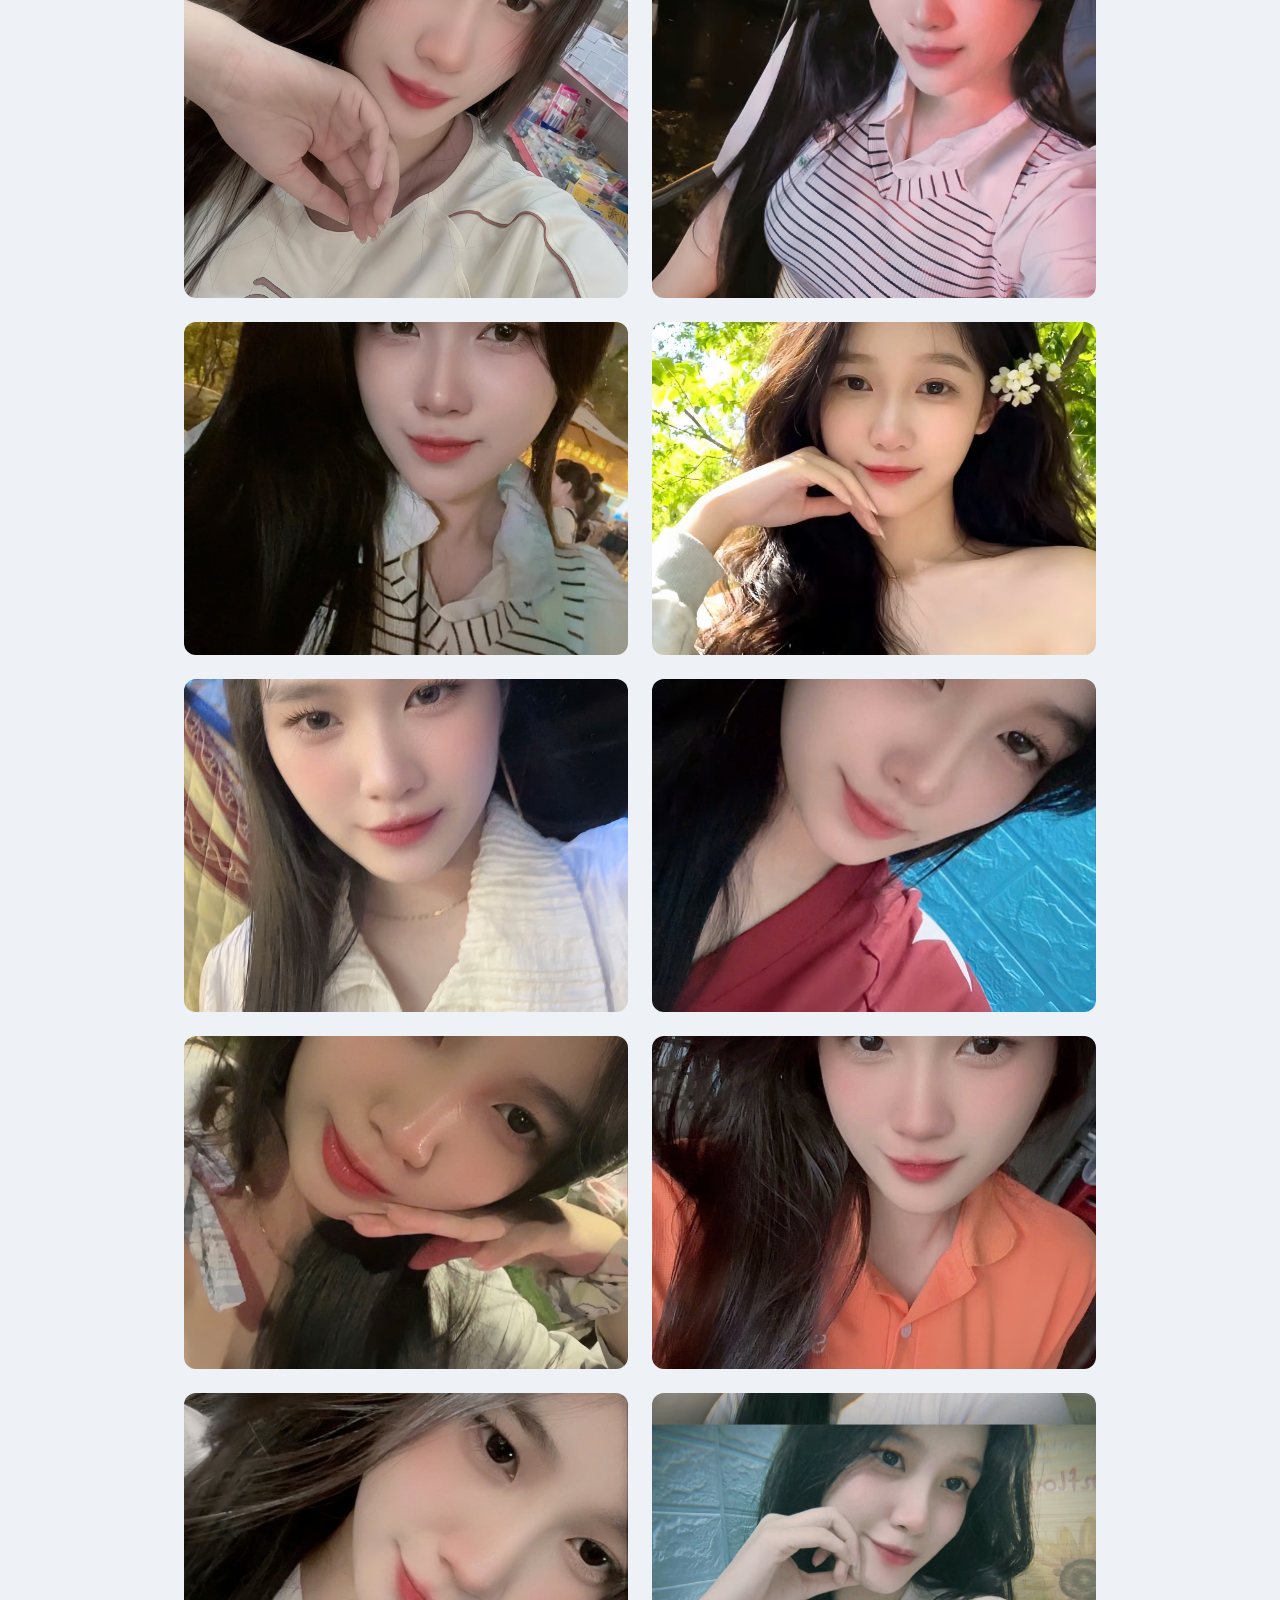
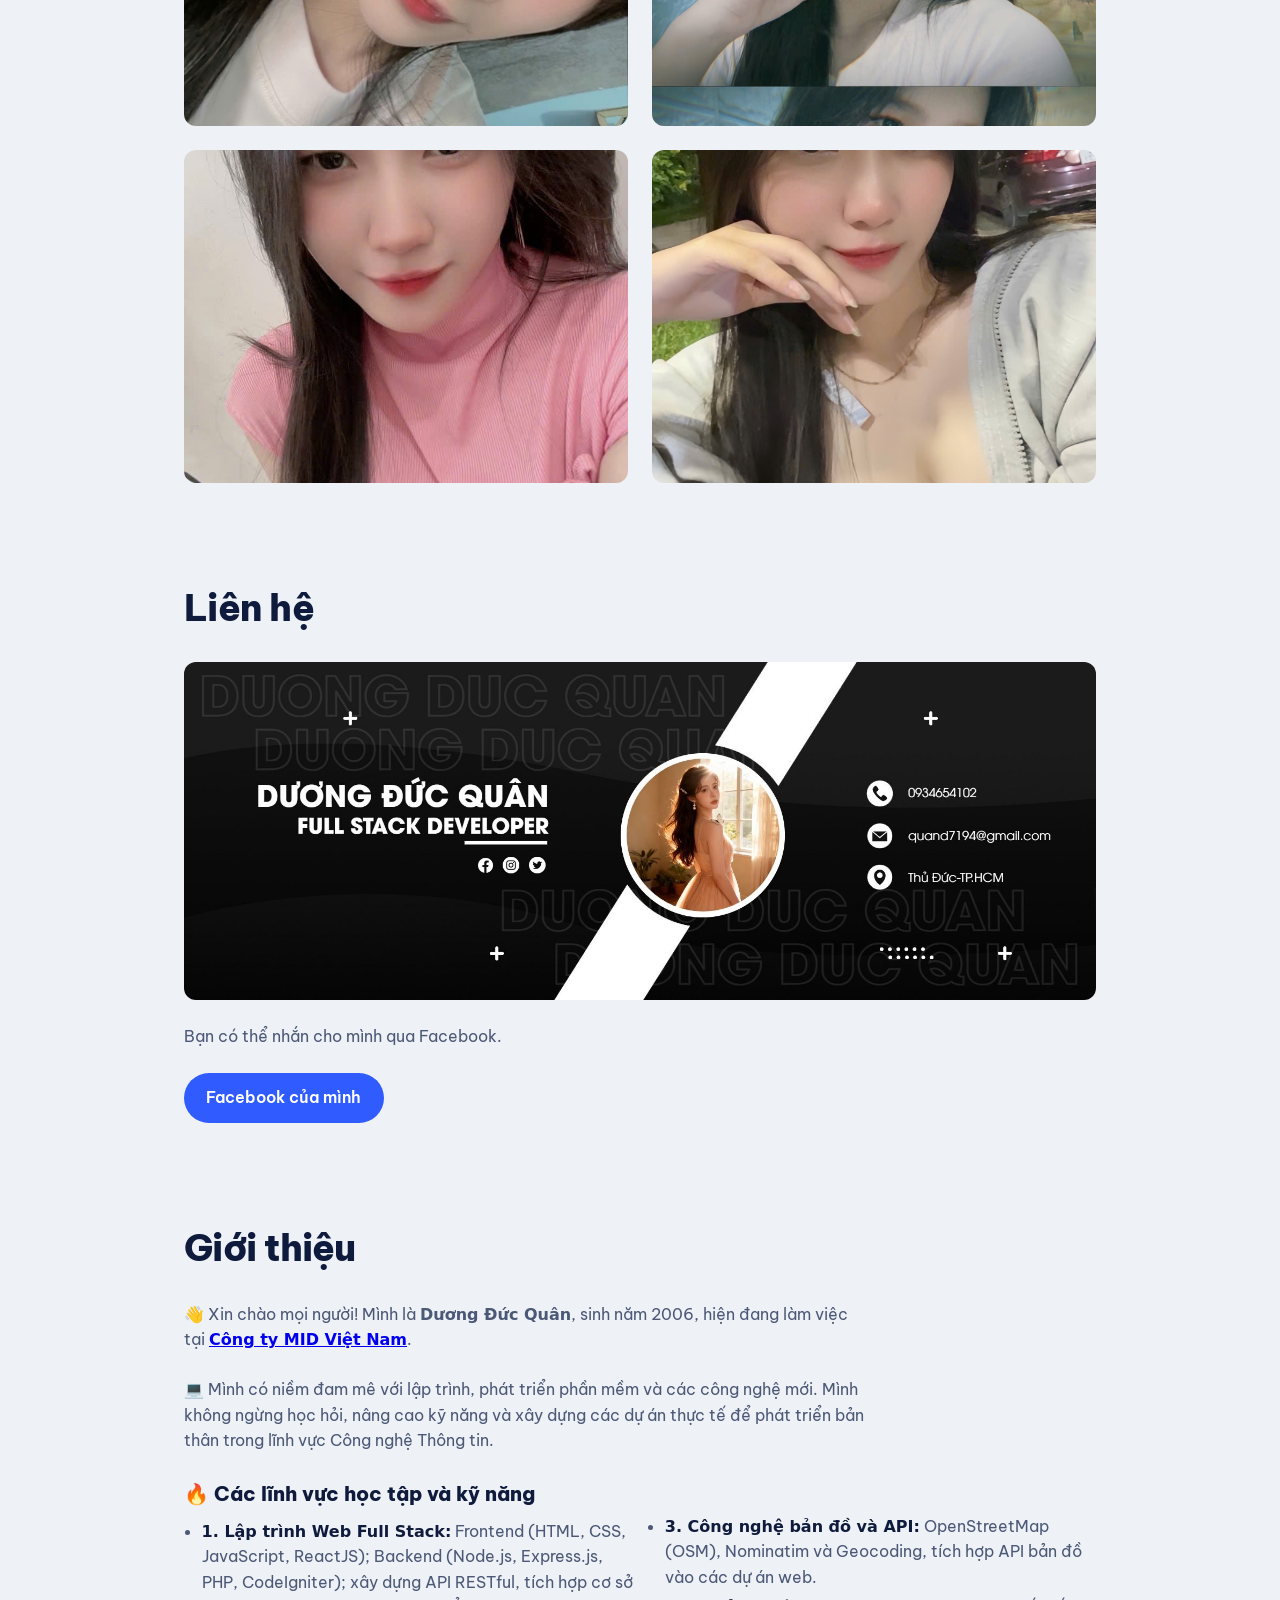
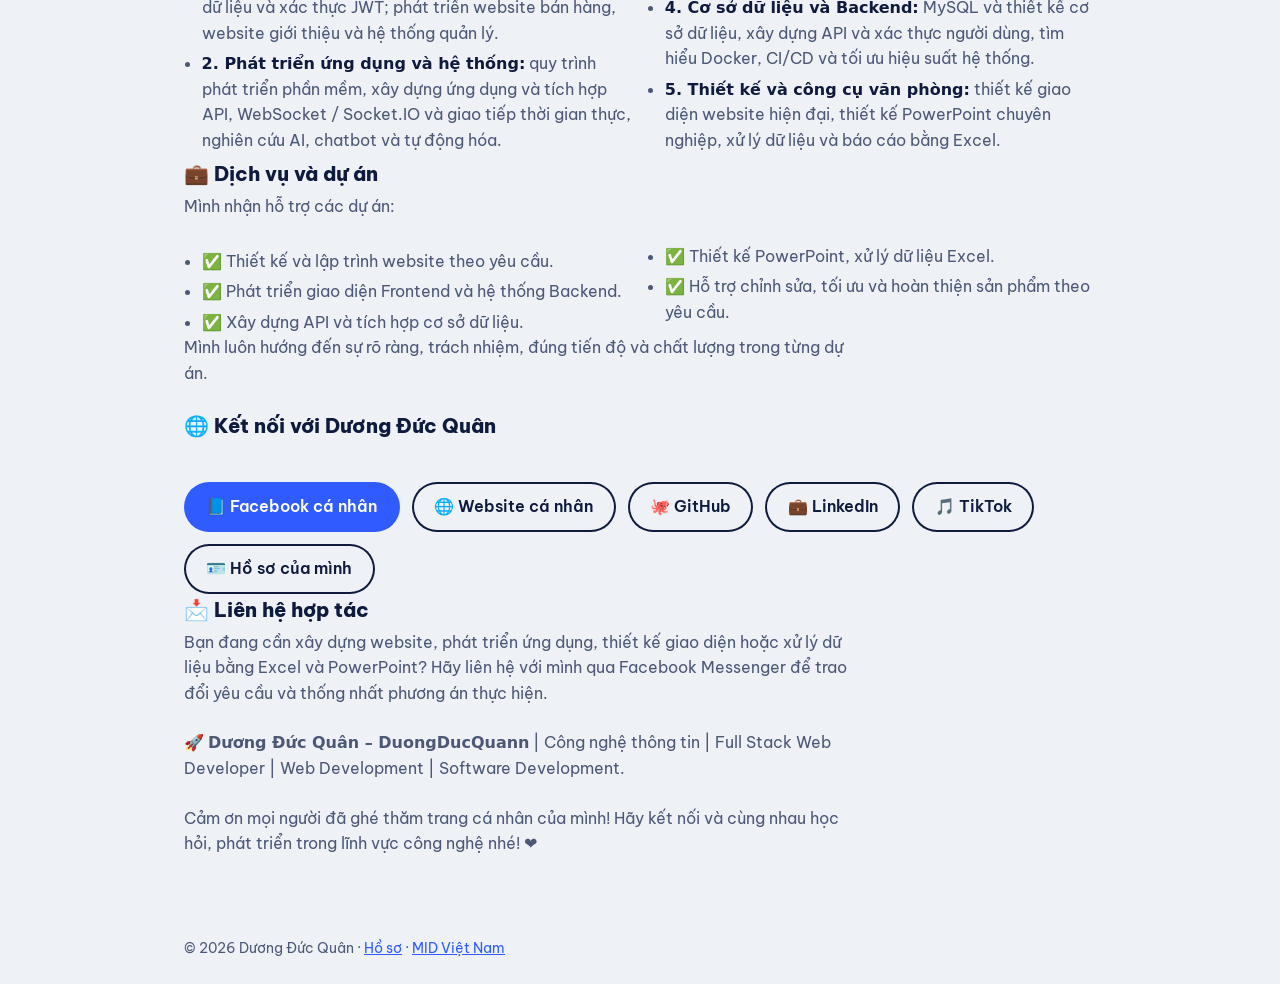
==== commit 8292c95f: "Restore original profile UI with logo Q and gallery, TikTok link updated to @duongducquan285" ====
--- a/index.html
+++ b/index.html
@@ -1,117 +1,321 @@
-<!DOCTYPE html>
+﻿<!DOCTYPE html>
 <html lang="vi">
 <head>
 <meta charset="UTF-8">
 <meta name="viewport" content="width=device-width, initial-scale=1">
-<title>Hồ sơ Dương Đức Quân – Full Stack Developer & MID Việt Nam</title>
-<meta name="description" content="Hồ sơ của Dương Đức Quân: liên kết Facebook, TikTok, GitHub, LinkedIn và giới thiệu công ty MID Việt Nam, đơn vị giải pháp giám sát vận tải thông minh.">
+<title>Dương Đức Quân – Full Stack Web Developer | MID Việt Nam</title>
+<meta name="description" content="Dương Đức Quân (DuongDucQuann), Full Stack Web Developer tại MID Việt Nam. Công nghệ đã học, dự án ReactJS, Node.js, MySQL, Socket.IO và cách liên hệ.">
 <meta name="author" content="Dương Đức Quân">
 <meta name="robots" content="index, follow, max-image-preview:large">
 <meta name="theme-color" content="#2f5bff">
-<link rel="canonical" href="https://duongducquan.github.io/DuongDucQuan/profile.html">
-<meta property="og:type" content="profile">
+<link rel="canonical" href="https://duongducquan.github.io/DuongDucQuan/">
+<meta property="og:type" content="website">
 <meta property="og:site_name" content="Dương Đức Quân">
 <meta property="og:locale" content="vi_VN">
-<meta property="og:title" content="Hồ sơ Dương Đức Quân – Full Stack Developer & MID Việt Nam">
-<meta property="og:description" content="Hồ sơ của Dương Đức Quân: liên kết Facebook, TikTok, GitHub, LinkedIn và giới thiệu công ty MID Việt Nam, đơn vị giải pháp giám sát vận tải thông minh.">
-<meta property="og:url" content="https://duongducquan.github.io/DuongDucQuan/profile.html">
+<meta property="og:title" content="Dương Đức Quân – Full Stack Web Developer | MID Việt Nam">
+<meta property="og:description" content="Dương Đức Quân (DuongDucQuann), Full Stack Web Developer tại MID Việt Nam. Công nghệ đã học, dự án ReactJS, Node.js, MySQL, Socket.IO và cách liên hệ.">
+<meta property="og:url" content="https://duongducquan.github.io/DuongDucQuan/">
 <meta property="og:image" content="https://duongducquan.github.io/DuongDucQuan/images/og-image.jpg">
 <meta property="og:image:width" content="1200">
 <meta property="og:image:height" content="630">
 <meta name="twitter:card" content="summary_large_image">
-<meta name="twitter:title" content="Hồ sơ Dương Đức Quân – Full Stack Developer & MID Việt Nam">
-<meta name="twitter:description" content="Hồ sơ của Dương Đức Quân: liên kết Facebook, TikTok, GitHub, LinkedIn và giới thiệu công ty MID Việt Nam, đơn vị giải pháp giám sát vận tải thông minh.">
+<meta name="twitter:title" content="Dương Đức Quân – Full Stack Web Developer | MID Việt Nam">
+<meta name="twitter:description" content="Dương Đức Quân (DuongDucQuann), Full Stack Web Developer tại MID Việt Nam. Công nghệ đã học, dự án ReactJS, Node.js, MySQL, Socket.IO và cách liên hệ.">
 <meta name="twitter:image" content="https://duongducquan.github.io/DuongDucQuan/images/og-image.jpg">
 <link rel="icon" type="image/png" href="images/logo.png">
 <link rel="preconnect" href="https://fonts.googleapis.com">
 <link rel="preconnect" href="https://fonts.gstatic.com" crossorigin>
 <link href="https://fonts.googleapis.com/css2?family=Be+Vietnam+Pro:wght@400;600;800&display=swap" rel="stylesheet">
-<script type="application/ld+json">{"@context": "https://schema.org", "@type": "ProfilePage", "name": "Hồ sơ Dương Đức Quân – Full Stack Developer & MID Việt Nam", "url": "https://duongducquan.github.io/DuongDucQuan/profile.html", "dateModified": "2026-10-26", "mainEntity": {"@type": "Person", "name": "Dương Đức Quân", "alternateName": "DuongDucQuann", "jobTitle": "Full Stack Web Developer", "url": "https://duongducquan.github.io/DuongDucQuan/", "image": "https://duongducquan.github.io/DuongDucQuan/images/avatar.jpg", "worksFor": {"@type": "Organization", "name": "MID Việt Nam", "legalName": "Công ty TNHH MID Việt Nam", "url": "https://midvietnam.com/vi"}, "knowsAbout": ["Lập trình web full-stack", "ReactJS", "Node.js", "PHP", "MySQL", "Socket.IO", "REST API"], "sameAs": ["https://www.facebook.com/DuongDucQuann/", "https://www.tiktok.com/@duongducquan285", "https://github.com/duongducquan", "https://www.linkedin.com/in/duongducquan", "https://sites.google.com/view/duongducquan"]}}</script>
+
+<!-- Giúp Google hiểu Facebook này là của bạn -->
+<script type="application/ld+json">{"@context": "https://schema.org", "@type": "Person", "name": "Dương Đức Quân", "alternateName": "DuongDucQuann", "jobTitle": "Full Stack Web Developer", "url": "https://duongducquan.github.io/DuongDucQuan/", "image": "https://duongducquan.github.io/DuongDucQuan/images/avatar.jpg", "worksFor": {"@type": "Organization", "name": "MID Việt Nam", "legalName": "Công ty TNHH MID Việt Nam", "url": "https://midvietnam.com/vi"}, "knowsAbout": ["Lập trình web full-stack", "ReactJS", "Node.js", "PHP", "MySQL", "Socket.IO", "REST API"], "sameAs": ["https://www.facebook.com/DuongDucQuann/", "https://www.tiktok.com/@duongducquan285", "https://github.com/duongducquan", "https://www.linkedin.com/in/duongducquan", "https://sites.google.com/view/duongducquan"]}</script>
+
 <style>
-  :root { --bg:#e9eefb; --card:#fff; --ink:#0f1b3d; --muted:#5a6785; --accent:#2f5bff; --row:#f1f4fc; --line:#dbe3f5; }
-  @media (prefers-color-scheme: dark) { :root:not([data-theme="light"]) { --bg:#080e24; --card:#111936; --ink:#eef1f6; --muted:#a6b0cc; --accent:#7d9bff; --row:#1a2349; --line:#27326a; } }
-  :root[data-theme="dark"] { --bg:#080e24; --card:#111936; --ink:#eef1f6; --muted:#a6b0cc; --accent:#7d9bff; --row:#1a2349; --line:#27326a; }
+  :root {
+    --bg: #eef1f6;
+    --ink: #0f1b3d;
+    --muted: #4b5876;
+    --accent: #2f5bff;
+    --line: #cdd5e4;
+  }
+  @media (prefers-color-scheme: dark) {
+    :root {
+      --bg: #0c1330;
+      --ink: #eef1f6;
+      --muted: #a6b0cc;
+      --accent: #7d9bff;
+      --line: #26315c;
+    }
+  }
   * { box-sizing: border-box; }
-  body { margin:0; background:var(--bg); color:var(--ink); font-family:"Be Vietnam Pro", system-ui, -apple-system, "Segoe UI", Arial, sans-serif; line-height:1.6; padding:1.5rem 1rem 3rem; }
-  .theme { position:fixed; top:1rem; right:1rem; width:44px; height:44px; border-radius:50%; border:0; background:var(--card); color:var(--ink); font-size:1.2rem; cursor:pointer; box-shadow:0 4px 18px rgba(15,27,61,.18); }
-  .card { max-width:520px; margin:0 auto; background:var(--card); border-radius:28px; overflow:hidden; box-shadow:0 20px 50px rgba(15,27,61,.16); }
-  .cover { height:150px; background:linear-gradient(135deg,#14216b,#2f5bff 60%,#8aa4ff); }
-  .body { padding:0 1.25rem 1.5rem; text-align:center; }
-  .avatar { display:block; width:120px; height:120px; margin:-60px auto 0; border-radius:50%; object-fit:cover; border:5px solid var(--card); }
-  h1 { margin:.75rem 0 0; font-size:1.7rem; font-weight:800; letter-spacing:-.02em; }
-  .sub { margin:.1rem 0 0; color:var(--accent); font-weight:600; }
-  .bio { margin:.75rem auto 1.25rem; max-width:42ch; color:var(--muted); font-size:.95rem; }
-  .list { text-align:left; }
-  .row { display:flex; align-items:center; gap:.9rem; padding:.75rem 1rem; margin-bottom:.6rem; background:var(--row); border-radius:16px; color:inherit; text-decoration:none; }
-  .row:hover { box-shadow:inset 0 0 0 2px var(--accent); }
-  .ico { flex:none; width:44px; height:44px; border-radius:50%; display:grid; place-items:center; color:#fff; font-weight:800; font-size:.95rem; }
-  .fb { background:#1877f2; } .tt { background:#000; } .gh { background:#24292f; } .li { background:#0a66c2; } .gs { background:#4285f4; } .pf { background:var(--accent); }
-  .t { flex:1; min-width:0; display:flex; flex-direction:column; }
-  .t b { font-weight:600; } .t small { color:var(--muted); overflow:hidden; text-overflow:ellipsis; white-space:nowrap; }
-  .go { flex:none; padding:.2rem .8rem; border-radius:999px; background:rgba(47,91,255,.14); color:var(--accent); font-size:.8rem; font-weight:600; }
-  .company { margin-top:1.75rem; padding-top:1.5rem; border-top:1px solid var(--line); text-align:left; }
-  h2 { margin:0 0 .5rem; font-size:1.25rem; font-weight:800; }
-  .company p { margin:.25rem 0; color:var(--muted); font-size:.95rem; }
-  .stats { display:grid; grid-template-columns:repeat(3,1fr); gap:.6rem; margin:1rem 0; text-align:center; }
-  .stats div { background:var(--row); border-radius:14px; padding:.7rem .3rem; }
-  .stats b { display:block; font-size:1.2rem; font-weight:800; color:var(--accent); }
-  .stats span { font-size:.78rem; color:var(--muted); }
-  .src { font-size:.8rem; }
-  .btns { display:flex; flex-wrap:wrap; gap:.6rem; margin-top:.75rem; }
-  .btn { padding:.65rem 1.2rem; border-radius:999px; background:var(--accent); color:#fff; font-weight:600; text-decoration:none; font-size:.9rem; }
-  .btn.ghost { background:transparent; color:var(--ink); box-shadow:inset 0 0 0 2px var(--ink); }
-  figure { margin:1.5rem 0 0; } figure img { display:block; width:100%; height:auto; aspect-ratio:4/3; object-fit:cover; border-radius:16px; }
-  figcaption { margin-top:.4rem; color:var(--muted); font-size:.85rem; text-align:center; }
-  footer { margin-top:1.5rem; color:var(--muted); font-size:.85rem; text-align:center; }
-  footer a { color:var(--accent); }
-  a:focus-visible, button:focus-visible { outline:3px solid var(--accent); outline-offset:3px; }
+  body {
+    margin: 0;
+    min-height: 100vh;
+    background: var(--bg);
+    color: var(--ink);
+    font-family: "Be Vietnam Pro", system-ui, -apple-system, "Segoe UI", Arial, sans-serif;
+    line-height: 1.6;
+    display: flex;
+    flex-direction: column;
+  }
+  main {
+    flex: 1;
+    width: 100%;
+    max-width: 960px;
+    margin: 0 auto;
+    padding: clamp(2rem, 8vw, 6rem) 1.5rem 2rem;
+  }
+  h1 {
+    margin: 0;
+    font-weight: 800;
+    font-size: clamp(3rem, 15vw, 9rem);
+    line-height: 0.95;
+    letter-spacing: -0.03em;
+  }
+  h1 span { display: block; }
+  h1 .second {
+    display: inline-block;
+    border-bottom: 0.12em solid var(--accent);
+    padding-bottom: 0.04em;
+  }
+  .role { margin: 2rem 0 0; font-size: clamp(1.1rem, 3vw, 1.5rem); font-weight: 600; }
+  .about { max-width: 62ch; margin: 1rem 0 0; color: var(--muted); font-size: 1.05rem; }
+  .links { margin: 2.5rem 0 0; display: flex; flex-wrap: wrap; gap: 0.75rem; }
+  .btn {
+    display: inline-block;
+    padding: 0.75rem 1.4rem;
+    border-radius: 999px;
+    background: var(--accent);
+    color: #fff;
+    font-weight: 600;
+    text-decoration: none;
+  }
+  .btn:hover { filter: brightness(1.1); }
+  .btn.ghost { background: transparent; color: var(--ink); box-shadow: inset 0 0 0 2px var(--ink); }
+  a:focus-visible { outline: 3px solid var(--ink); outline-offset: 3px; }
+
+  section { margin-top: clamp(3.5rem, 9vw, 6rem); scroll-margin-top: 1rem; }
+  h2 { margin: 0 0 1.5rem; font-size: clamp(1.7rem, 4vw, 2.3rem); font-weight: 800; letter-spacing: -0.02em; }
+  h3 { margin: 0 0 0.25rem; font-size: 1.25rem; font-weight: 800; }
+  .note { max-width: 62ch; color: var(--muted); margin: 0 0 1.5rem; }
+
+  .skills { margin: 0; }
+  .skills .row {
+    display: grid;
+    grid-template-columns: 11rem 1fr;
+    gap: 0.25rem 1.5rem;
+    padding: 0.9rem 0;
+    border-top: 1px solid var(--line);
+  }
+  .skills .row:last-child { border-bottom: 1px solid var(--line); }
+  .skills dt { font-weight: 600; }
+  .skills dd { margin: 0; color: var(--muted); }
+
+  .project { padding: 0 0 0 1.25rem; border-left: 4px solid var(--accent); margin: 0 0 2.25rem; }
+  .project .stack { margin: 0 0 0.5rem; color: var(--accent); font-weight: 600; }
+  .project ul { margin: 0; padding-left: 1.1rem; color: var(--muted); }
+  .project li { margin: 0.2rem 0; }
+  .project .flow { margin: 0.75rem 0 0; font-weight: 600; }
+
+  .next { columns: 2 16rem; column-gap: 2rem; margin: 0; padding-left: 1.1rem; color: var(--muted); }
+  .next li { margin: 0.3rem 0; break-inside: avoid; }
+  .next strong { color: var(--ink); }
+
+  .brand { display: flex; align-items: center; gap: 0.75rem; margin: 0 0 2rem; font-weight: 600; }
+  .brand img { width: 48px; height: 48px; border-radius: 12px; }
+  figure { margin: 0; }
+  figure img { display: block; width: 100%; height: auto; border-radius: 12px; }
+  figcaption { margin-top: 0.5rem; color: var(--muted); font-size: 0.9rem; }
+  .gallery { display: grid; grid-template-columns: 1fr 1fr; gap: 1.5rem; }
+  .gallery img { aspect-ratio: 4 / 3; object-fit: cover; }
+  .banner { margin: 0 0 1.5rem; }
+
+  footer { max-width: 960px; width: 100%; margin: 0 auto; padding: 1.5rem; color: var(--muted); font-size: 0.9rem; }
+
+  @media (max-width: 560px) {
+    .skills .row { grid-template-columns: 1fr; }
+  }
+  footer a { color: var(--accent); }
 </style>
 </head>
 <body>
-<button class="theme" id="theme" type="button" aria-label="Đổi giao diện sáng hoặc tối">◐</button>
-<main class="card">
-  <div class="cover" role="presentation"></div>
-  <div class="body">
-    <img class="avatar" src="images/avatar.jpg" width="120" height="120" alt="Ảnh đại diện Dương Đức Quân">
-    <h1>Dương Đức Quân</h1>
-    <p class="sub">Full Stack Web Developer</p>
-    <p class="bio">Mình xây dựng website, API và ứng dụng thời gian thực với ReactJS, Node.js, PHP và MySQL. Hiện đang làm việc tại MID Việt Nam.</p>
-    <nav class="list" aria-label="Liên kết của Dương Đức Quân">
-    <a class="row" href="https://www.facebook.com/DuongDucQuann/" rel="me noopener" target="_blank"><span class="ico fb" aria-hidden="true">f</span><span class="t"><b>Facebook</b><small>Dương Đức Quân</small></span><span class="go">Mở</span></a>
-    <a class="row" href="https://www.tiktok.com/@duongducquan285" rel="me noopener" target="_blank"><span class="ico tt" aria-hidden="true">♪</span><span class="t"><b>TikTok</b><small>@duongducquan285</small></span><span class="go">Mở</span></a>
-    <a class="row" href="https://github.com/duongducquan" rel="me noopener" target="_blank"><span class="ico gh" aria-hidden="true">GH</span><span class="t"><b>GitHub</b><small>duongducquan</small></span><span class="go">Mở</span></a>
-    <a class="row" href="https://www.linkedin.com/in/duongducquan" rel="me noopener" target="_blank"><span class="ico li" aria-hidden="true">in</span><span class="t"><b>LinkedIn</b><small>in/duongducquan</small></span><span class="go">Mở</span></a>
-    <a class="row" href="https://sites.google.com/view/duongducquan" rel="me noopener" target="_blank"><span class="ico gs" aria-hidden="true">G</span><span class="t"><b>Website cá nhân</b><small>sites.google.com/view/duongducquan</small></span><span class="go">Mở</span></a>
-    <a class="row" href="index.html"><span class="ico pf" aria-hidden="true">&lt;/&gt;</span><span class="t"><b>Portfolio</b><small>Công nghệ đã học và dự án</small></span><span class="go">Mở</span></a>
-    </nav>
-
-    <section class="company" aria-labelledby="mid">
-      <h2 id="mid">Công ty: MID Việt Nam</h2>
-      <p>Công ty TNHH MID Việt Nam cung cấp giải pháp giám sát vận tải thông minh: giám sát GPS, camera AI, cảm biến nhiên liệu và nhiệt độ, cùng hệ thống điều phối vận đơn mSOFT.</p>
-      <div class="stats">
-        <div><b>9</b><span>năm đồng hành ngành vận tải</span></div>
-        <div><b>15.000+</b><span>người dùng</span></div>
-        <div><b>40.000+</b><span>phương tiện</span></div>
-      </div>
-      <p class="src">Số liệu theo website chính thức của MID Việt Nam.</p>
-      <div class="btns">
-        <a class="btn" href="https://midvietnam.com/vi" target="_blank" rel="noopener">Website MID Việt Nam</a>
-        <a class="btn ghost" href="https://www.facebook.com/MIDVietNam.Company" target="_blank" rel="noopener">Facebook MID</a>
-      </div>
-      <figure>
-        <img src="images/doi-nhom.jpg" width="1400" height="1050" loading="lazy" alt="Ảnh chụp chung của đội ngũ mặc áo đồng phục MID trên ban công">
-        <figcaption>Ảnh chụp cùng đội ngũ MID Việt Nam.</figcaption>
-      </figure>
-    </section>
-  </div>
+<main>
+  <p class="brand"><img src="images/logo.png" alt="Logo Dương Đức Quân" width="48" height="48"><span>Dương Đức Quân</span></p>
+  <h1><span>Dương</span><span class="second">Đức Quân</span></h1>
+  <p class="role">Sinh viên lập trình web full-stack</p>
+  <p class="about">
+    Mình đang học và làm các dự án web, từ giao diện HTML/CSS và React đến
+    phần server, cơ sở dữ liệu, chat thời gian thực và bản đồ số.
+  </p>
+  <p class="links">
+    <a class="btn" href="#cong-nghe">Công nghệ đã học</a>
+    <a class="btn ghost" href="#du-an">Dự án</a>
+    <a class="btn ghost" href="https://www.facebook.com/DuongDucQuann/" rel="me noopener" target="_blank">Facebook</a>
+    <a class="btn ghost" href="https://www.tiktok.com/@duongducquan285" rel="me noopener" target="_blank">TikTok</a>
+    <a class="btn ghost" href="profile.html">Hồ sơ</a>
+  </p>
+
+  <section id="cong-nghe">
+    <h2>Công nghệ đã học</h2>
+    <p class="note">
+      Đây là những công nghệ mình đã tìm hiểu và thực hành ở các mức khác nhau,
+      chưa phải mục nào cũng đã thành thạo.
+    </p>
+    <dl class="skills">
+      <div class="row"><dt>Frontend</dt><dd>HTML, CSS, JavaScript, ReactJS, Vite, Material UI, Responsive Design</dd></div>
+      <div class="row"><dt>Backend</dt><dd>Node.js, Express.js, PHP, CodeIgniter, MVC, REST API</dd></div>
+      <div class="row"><dt>Kiến trúc</dt><dd>Event Loop, Worker Threads, Domain-Driven Design, Event-Driven Architecture</dd></div>
+      <div class="row"><dt>Cơ sở dữ liệu</dt><dd>MySQL, SQL, JSON, thiết kế database schema</dd></div>
+      <div class="row"><dt>API và tích hợp</dt><dd>REST API, Webhook, Swagger / OpenAPI, Gmail SMTP, thanh toán VNPay, MoMo, ZaloPay, PayPal (môi trường thử nghiệm)</dd></div>
+      <div class="row"><dt>Bảo mật</dt><dd>JWT, Google OAuth, Zalo Login, OTP</dd></div>
+      <div class="row"><dt>Thời gian thực</dt><dd>WebSocket, Socket.IO, Room, Reconnection</dd></div>
+      <div class="row"><dt>Kiểm thử tải</dt><dd>Artillery, Load Testing</dd></div>
+      <div class="row"><dt>Bản đồ số</dt><dd>OpenStreetMap, Nominatim, Geocoding, Reverse Geocoding</dd></div>
+      <div class="row"><dt>DevOps</dt><dd>Git, GitHub, GitLab, Docker, CI/CD, ngrok, XAMPP, Sentry</dd></div>
+      <div class="row"><dt>SEO</dt><dd>Google Search Console, Meta Tags, SSR, Pre-rendering, Dynamic Metadata</dd></div>
+      <div class="row"><dt>AI</dt><dd>Groq API, Chatbot, Cloudinary</dd></div>
+      <div class="row"><dt>Đồ họa web</dt><dd>GSAP, WebGL, GLSL, GLTF / GLB</dd></div>
+    </dl>
+  </section>
+
+  <section id="du-an">
+    <h2>Dự án</h2>
+
+    <article class="project">
+      <h3>Website công nghệ</h3>
+      <p class="stack">ReactJS, Vite, Node.js, REST API, MySQL</p>
+      <ul>
+        <li>Đăng nhập và quản lý tài khoản.</li>
+        <li>Quản lý sản phẩm.</li>
+        <li>Chatbot AI hỗ trợ tin nhắn văn bản, hình ảnh, sản phẩm và giọng nói.</li>
+        <li>Tích hợp thanh toán và tối ưu SEO.</li>
+      </ul>
+    </article>
+
+    <article class="project">
+      <h3>Hệ thống chat thời gian thực</h3>
+      <p class="stack">Node.js, Express.js, Socket.IO, MySQL, Artillery</p>
+      <ul>
+        <li>Chat nhiều phòng, đồng bộ tin nhắn, kết nối lại khi mất mạng.</li>
+        <li>Lưu tin nhắn, hình ảnh và thông tin người dùng vào MySQL.</li>
+        <li>Đang nghiên cứu và lên phương án kiểm thử tải từ 100 đến 1.000 kết nối đồng thời, đo RAM, CPU và băng thông.</li>
+      </ul>
+    </article>
+
+    <article class="project">
+      <h3>Tìm kiếm địa điểm bằng bản đồ</h3>
+      <p class="stack">OpenStreetMap, Nominatim, REST API, JSON</p>
+      <ul>
+        <li>Tìm kiếm địa chỉ, chuyển địa chỉ thành tọa độ và ngược lại.</li>
+        <li>Tìm hiểu cách dữ liệu bản đồ đi từ API đến Backend rồi đến Frontend.</li>
+      </ul>
+      <p class="flow">OpenStreetMap → Nominatim → API → Backend → Frontend</p>
+    </article>
+  </section>
+
+  <section id="da-hoc">
+    <h2>Đã học</h2>
+    <ul class="next">
+      <li><strong>JavaScript nâng cao:</strong> Promise, async/await, Event Loop.</li>
+      <li><strong>ReactJS:</strong> Hooks, React Router, quản lý trạng thái.</li>
+      <li><strong>Node.js / Express:</strong> middleware, xử lý lỗi.</li>
+      <li><strong>MySQL:</strong> JOIN, Index, Transaction, tối ưu truy vấn.</li>
+      <li><strong>Bảo mật:</strong> phân quyền và bảo vệ API.</li>
+      <li><strong>Socket.IO:</strong> xác thực kết nối, xử lý tải.</li>
+      <li><strong>Git và Docker:</strong> quản lý mã nguồn, đóng gói ứng dụng.</li>
+      <li><strong>CI/CD và kiểm thử:</strong> tự động kiểm thử, triển khai, đo hiệu năng.</li>
+      <li><strong>SEO kỹ thuật:</strong> SSR, Pre-rendering, lập chỉ mục.</li>
+    </ul>
+  </section>
+
+  <section id="hinh-anh">
+    <h2>Hình ảnh</h2>
+    <div class="gallery">
+      <figure><img src="hinhtngan/anh1.jpg.jpg" alt="Ảnh Tngan 1" loading="lazy"></figure>
+      <figure><img src="hinhtngan/anh2.jpg" alt="Ảnh Tngan 2" loading="lazy"></figure>
+      <figure><img src="hinhtngan/anh3.jpg" alt="Ảnh Tngan 3" loading="lazy"></figure>
+      <figure><img src="hinhtngan/anh4.jpg" alt="Ảnh Tngan 4" loading="lazy"></figure>
+      <figure><img src="hinhtngan/anh5.jpg" alt="Ảnh Tngan 5" loading="lazy"></figure>
+      <figure><img src="hinhtngan/anh6.jpg" alt="Ảnh Tngan 6" loading="lazy"></figure>
+      <figure><img src="hinhtngan/anh7.jpg" alt="Ảnh Tngan 7" loading="lazy"></figure>
+      <figure><img src="hinhtngan/anh8.jpg" alt="Ảnh Tngan 8" loading="lazy"></figure>
+      <figure><img src="hinhtngan/anh9.jpg" alt="Ảnh Tngan 9" loading="lazy"></figure>
+      <figure><img src="hinhtngan/anh10.jpg" alt="Ảnh Tngan 10" loading="lazy"></figure>
+      <figure><img src="hinhtngan/avara.jpg.jpg" alt="Ảnh Tngan 11" loading="lazy"></figure>
+      <figure><img src="hinhtngan/z7384682605918_83a60727b5cd329fd90db8fd4859cfa9.jpg" alt="Ảnh Tngan 12" loading="lazy"></figure>
+      <figure><img src="hinhtngan/z7384682606203_9dde1a794d2808d761029ce8cb5a3468.jpg" alt="Ảnh Tngan 13" loading="lazy"></figure>
+      <figure><img src="hinhtngan/z7384682613517_b5f728afc6add53f9995829d0e1208cf.jpg" alt="Ảnh Tngan 14" loading="lazy"></figure>
+      <figure><img src="hinhtngan/z7384682619566_f292add528c52fb7ed613890d3c85c83.jpg" alt="Ảnh Tngan 15" loading="lazy"></figure>
+      <figure><img src="hinhtngan/z7384682623197_f5991f3f9178e9a30ae4e42202065e7e.jpg" alt="Ảnh Tngan 16" loading="lazy"></figure>
+      <figure><img src="hinhtngan/z7384682665019_cb9ebe0108ec608b50942ff089ed2199.jpg" alt="Ảnh Tngan 17" loading="lazy"></figure>
+      <figure><img src="hinhtngan/z7384682680565_8f5d23844214bdc1e277690f5b749d9f.jpg" alt="Ảnh Tngan 18" loading="lazy"></figure>
+      <figure><img src="hinhtngan/z7384682689444_84a53c95875616643e9a432768f0cd2f.jpg" alt="Ảnh Tngan 19" loading="lazy"></figure>
+      <figure><img src="hinhtngan/z7384682689754_3d750d5ae05988cf24a3d42cc7cae9c3.jpg" alt="Ảnh Tngan 20" loading="lazy"></figure>
+      <figure><img src="hinhtngan/z7384682693739_f2a8ba98dbcf1100090e7c335f612dcc.jpg" alt="Ảnh Tngan 21" loading="lazy"></figure>
+      <figure><img src="hinhtngan/z7384688935919_973b5c2dc6faa806bfcafef78f39d85e.jpg" alt="Ảnh Tngan 22" loading="lazy"></figure>
+    </div>
+  </section>
+
+  <section id="lien-he">
+    <h2>Liên hệ</h2>
+    <figure class="banner">
+      <img width="1700" height="630" src="images/banner.jpg" alt="Banner Dương Đức Quân – Full Stack Developer, Thủ Đức, TP.HCM" loading="lazy">
+    </figure>
+    <p class="note">Bạn có thể nhắn cho mình qua Facebook.</p>
+    <p><a class="btn" href="https://www.facebook.com/DuongDucQuann/" rel="me noopener" target="_blank">Facebook của mình</a></p>
+  </section>
+  <section id="gioi-thieu">
+    <h2>Giới thiệu</h2>
+    <p class="note">
+      👋 Xin chào mọi người! Mình là <strong>Dương Đức Quân</strong>, sinh năm 2006, hiện đang làm việc tại <strong><a href="https://midvietnam.com/vi" target="_blank" rel="noopener">Công ty MID Việt Nam</a></strong>.
+    </p>
+    <p class="note">
+      💻 Mình có niềm đam mê với lập trình, phát triển phần mềm và các công nghệ mới. Mình không ngừng học hỏi, nâng cao kỹ năng và
+      xây dựng các dự án thực tế để phát triển bản thân trong lĩnh vực Công nghệ Thông tin.
+    </p>
+
+    <h3>🔥 Các lĩnh vực học tập và kỹ năng</h3>
+    <ul class="next">
+      <li><strong>1. Lập trình Web Full Stack:</strong> Frontend (HTML, CSS, JavaScript, ReactJS); Backend (Node.js, Express.js, PHP, CodeIgniter); xây dựng API RESTful, tích hợp cơ sở dữ liệu và xác thực JWT; phát triển website bán hàng, website giới thiệu và hệ thống quản lý.</li>
+      <li><strong>2. Phát triển ứng dụng và hệ thống:</strong> quy trình phát triển phần mềm, xây dựng ứng dụng và tích hợp API, WebSocket / Socket.IO và giao tiếp thời gian thực, nghiên cứu AI, chatbot và tự động hóa.</li>
+      <li><strong>3. Công nghệ bản đồ và API:</strong> OpenStreetMap (OSM), Nominatim và Geocoding, tích hợp API bản đồ vào các dự án web.</li>
+      <li><strong>4. Cơ sở dữ liệu và Backend:</strong> MySQL và thiết kế cơ sở dữ liệu, xây dựng API và xác thực người dùng, tìm hiểu Docker, CI/CD và tối ưu hiệu suất hệ thống.</li>
+      <li><strong>5. Thiết kế và công cụ văn phòng:</strong> thiết kế giao diện website hiện đại, thiết kế PowerPoint chuyên nghiệp, xử lý dữ liệu và báo cáo bằng Excel.</li>
+    </ul>
+
+    <h3>💼 Dịch vụ và dự án</h3>
+    <p class="note">Mình nhận hỗ trợ các dự án:</p>
+    <ul class="next">
+      <li>✅ Thiết kế và lập trình website theo yêu cầu.</li>
+      <li>✅ Phát triển giao diện Frontend và hệ thống Backend.</li>
+      <li>✅ Xây dựng API và tích hợp cơ sở dữ liệu.</li>
+      <li>✅ Thiết kế PowerPoint, xử lý dữ liệu Excel.</li>
+      <li>✅ Hỗ trợ chỉnh sửa, tối ưu và hoàn thiện sản phẩm theo yêu cầu.</li>
+    </ul>
+    <p class="note">Mình luôn hướng đến sự rõ ràng, trách nhiệm, đúng tiến độ và chất lượng trong từng dự án.</p>
+
+    <h3>🌐 Kết nối với Dương Đức Quân</h3>
+    <p class="links">
+      <a class="btn" href="https://www.facebook.com/DuongDucQuann" target="_blank" rel="noopener">📘 Facebook cá nhân</a>
+      <a class="btn ghost" href="https://sites.google.com/view/duongducquan" target="_blank" rel="noopener">🌐 Website cá nhân</a>
+      <a class="btn ghost" href="https://github.com/duongducquan" target="_blank" rel="noopener">🐙 GitHub</a>
+      <a class="btn ghost" href="https://www.linkedin.com/in/duongducquan" target="_blank" rel="noopener">💼 LinkedIn</a>
+      <a class="btn ghost" href="https://www.tiktok.com/@duongducquan285" target="_blank" rel="me noopener">🎵 TikTok</a>
+      <a class="btn ghost" href="profile.html">🪪 Hồ sơ của mình</a>
+    </p>
+
+    <h3>📩 Liên hệ hợp tác</h3>
+    <p class="note">
+      Bạn đang cần xây dựng website, phát triển ứng dụng, thiết kế giao diện hoặc xử lý dữ liệu bằng Excel và PowerPoint?
+      Hãy liên hệ với mình qua Facebook Messenger để trao đổi yêu cầu và thống nhất phương án thực hiện.
+    </p>
+    <p class="note">
+      🚀 <strong>Dương Đức Quân – DuongDucQuann</strong> | Công nghệ thông tin | Full Stack Web Developer | Web Development | Software Development.
+    </p>
+    <p class="note">Cảm ơn mọi người đã ghé thăm trang cá nhân của mình! Hãy kết nối và cùng nhau học hỏi, phát triển trong lĩnh vực công nghệ nhé! ❤️</p>
+  </section>
 </main>
-<footer>© 2026 Dương Đức Quân · <a href="index.html">Trang chủ</a></footer>
-<script>
-  document.getElementById("theme").addEventListener("click", function () {
-    var r = document.documentElement;
-    var dark = r.dataset.theme ? r.dataset.theme === "dark" : window.matchMedia("(prefers-color-scheme: dark)").matches;
-    r.dataset.theme = dark ? "light" : "dark";
-  });
-</script>
+<footer>© 2026 Dương Đức Quân · <a href="profile.html">Hồ sơ</a> · <a href="https://midvietnam.com/vi" target="_blank" rel="noopener">MID Việt Nam</a></footer>
 </body>
 </html>
+
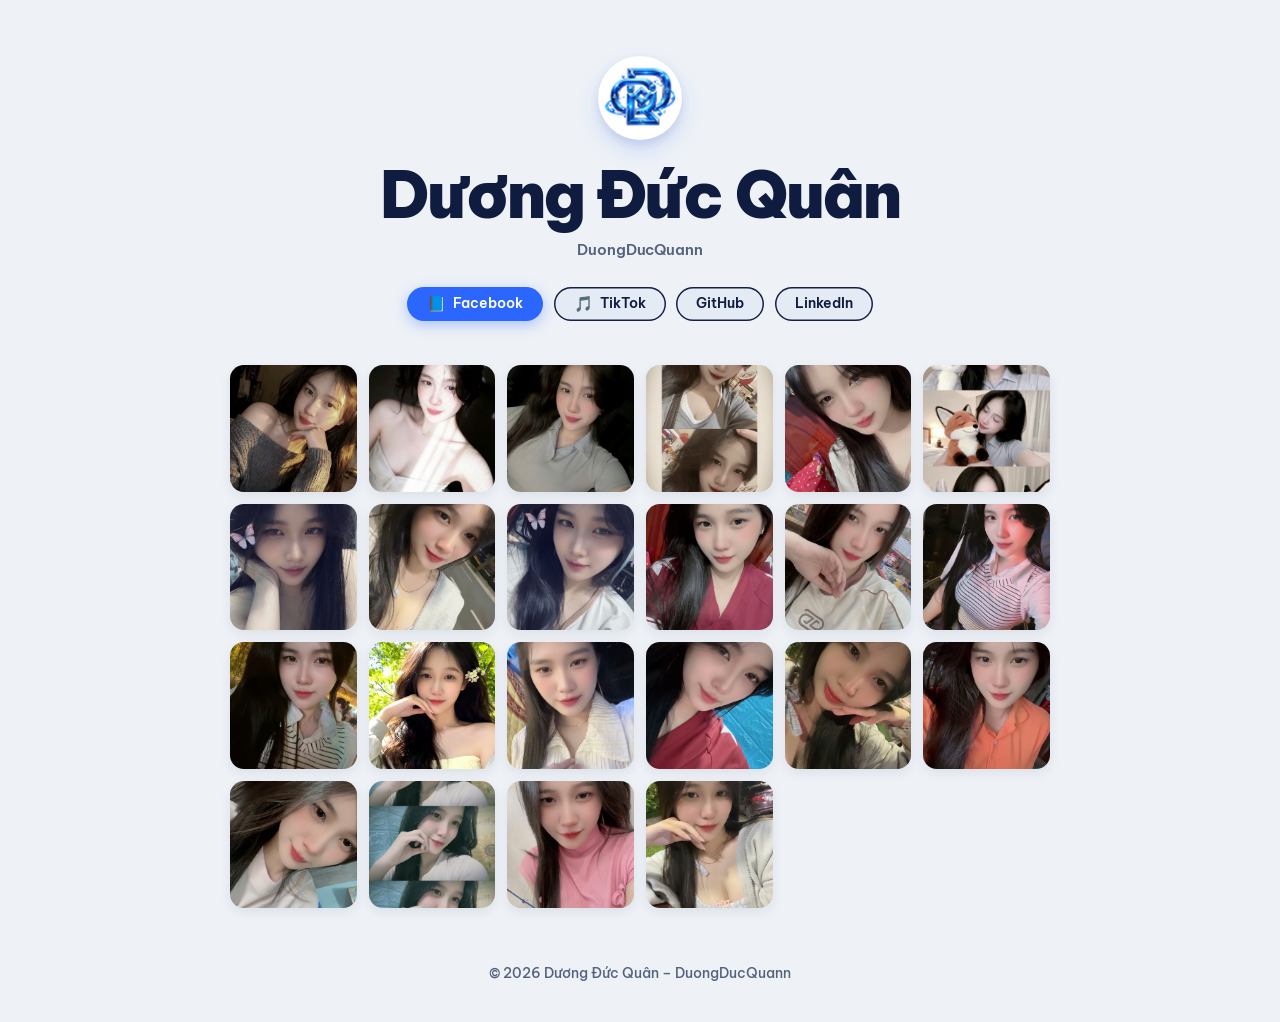
==== commit b0020b98: "Restore exact original UI (logo Q glow, 4 social buttons, 22-photo gallery) with TikTok link @duongd" ====
--- a/index.html
+++ b/index.html
@@ -3,319 +3,267 @@
 <head>
 <meta charset="UTF-8">
 <meta name="viewport" content="width=device-width, initial-scale=1">
-<title>Dương Đức Quân – Full Stack Web Developer | MID Việt Nam</title>
-<meta name="description" content="Dương Đức Quân (DuongDucQuann), Full Stack Web Developer tại MID Việt Nam. Công nghệ đã học, dự án ReactJS, Node.js, MySQL, Socket.IO và cách liên hệ.">
-<meta name="author" content="Dương Đức Quân">
-<meta name="robots" content="index, follow, max-image-preview:large">
-<meta name="theme-color" content="#2f5bff">
-<link rel="canonical" href="https://duongducquan.github.io/DuongDucQuan/">
+<title>Dương Đức Quân</title>
+<meta name="description" content="Dương Đức Quân – DuongDucQuann">
+<link rel="icon" type="image/png" href="logo.png">
+<meta property="og:title" content="Dương Đức Quân – DuongDucQuann">
+<meta property="og:description" content="Hồ sơ cá nhân của Dương Đức Quân">
+<meta property="og:image" content="logo.png">
 <meta property="og:type" content="website">
-<meta property="og:site_name" content="Dương Đức Quân">
-<meta property="og:locale" content="vi_VN">
-<meta property="og:title" content="Dương Đức Quân – Full Stack Web Developer | MID Việt Nam">
-<meta property="og:description" content="Dương Đức Quân (DuongDucQuann), Full Stack Web Developer tại MID Việt Nam. Công nghệ đã học, dự án ReactJS, Node.js, MySQL, Socket.IO và cách liên hệ.">
-<meta property="og:url" content="https://duongducquan.github.io/DuongDucQuan/">
-<meta property="og:image" content="https://duongducquan.github.io/DuongDucQuan/images/og-image.jpg">
-<meta property="og:image:width" content="1200">
-<meta property="og:image:height" content="630">
-<meta name="twitter:card" content="summary_large_image">
-<meta name="twitter:title" content="Dương Đức Quân – Full Stack Web Developer | MID Việt Nam">
-<meta name="twitter:description" content="Dương Đức Quân (DuongDucQuann), Full Stack Web Developer tại MID Việt Nam. Công nghệ đã học, dự án ReactJS, Node.js, MySQL, Socket.IO và cách liên hệ.">
-<meta name="twitter:image" content="https://duongducquan.github.io/DuongDucQuan/images/og-image.jpg">
-<link rel="icon" type="image/png" href="images/logo.png">
 <link rel="preconnect" href="https://fonts.googleapis.com">
 <link rel="preconnect" href="https://fonts.gstatic.com" crossorigin>
-<link href="https://fonts.googleapis.com/css2?family=Be+Vietnam+Pro:wght@400;600;800&display=swap" rel="stylesheet">
-
-<!-- Giúp Google hiểu Facebook này là của bạn -->
-<script type="application/ld+json">{"@context": "https://schema.org", "@type": "Person", "name": "Dương Đức Quân", "alternateName": "DuongDucQuann", "jobTitle": "Full Stack Web Developer", "url": "https://duongducquan.github.io/DuongDucQuan/", "image": "https://duongducquan.github.io/DuongDucQuan/images/avatar.jpg", "worksFor": {"@type": "Organization", "name": "MID Việt Nam", "legalName": "Công ty TNHH MID Việt Nam", "url": "https://midvietnam.com/vi"}, "knowsAbout": ["Lập trình web full-stack", "ReactJS", "Node.js", "PHP", "MySQL", "Socket.IO", "REST API"], "sameAs": ["https://www.facebook.com/DuongDucQuann/", "https://www.tiktok.com/@duongducquan285", "https://github.com/duongducquan", "https://www.linkedin.com/in/duongducquan", "https://sites.google.com/view/duongducquan"]}</script>
+<link href="https://fonts.googleapis.com/css2?family=Be+Vietnam+Pro:wght@400;500;600;700;800;900&display=swap" rel="stylesheet">
 
 <style>
   :root {
-    --bg: #eef1f6;
-    --ink: #0f1b3d;
-    --muted: #4b5876;
-    --accent: #2f5bff;
-    --line: #cdd5e4;
+    --bg: #eef2f7;
+    --ink: #0f1c3f;
+    --muted: #53627e;
+    --fb-bg: #2b66ff;
+    --btn-ghost-bg: #e5ebf4;
+    --btn-border: #142145;
   }
   @media (prefers-color-scheme: dark) {
     :root {
-      --bg: #0c1330;
-      --ink: #eef1f6;
-      --muted: #a6b0cc;
-      --accent: #7d9bff;
-      --line: #26315c;
-    }
-  }
+      --bg: #0c142b;
+      --ink: #eef2f7;
+      --muted: #9aa7c4;
+      --fb-bg: #3a72ff;
+      --btn-ghost-bg: #182449;
+      --btn-border: #ccd6ee;
+    }
+  }
+
   * { box-sizing: border-box; }
-  body {
+
+  html, body {
     margin: 0;
-    min-height: 100vh;
+    padding: 0;
     background: var(--bg);
     color: var(--ink);
-    font-family: "Be Vietnam Pro", system-ui, -apple-system, "Segoe UI", Arial, sans-serif;
-    line-height: 1.6;
+    font-family: "Be Vietnam Pro", -apple-system, BlinkMacSystemFont, "Segoe UI", Roboto, Arial, sans-serif;
+    -webkit-font-smoothing: antialiased;
+  }
+
+  body {
+    min-height: 100vh;
     display: flex;
     flex-direction: column;
-  }
-  main {
-    flex: 1;
-    width: 100%;
-    max-width: 960px;
+    align-items: center;
+    justify-content: flex-start;
+    padding: 3.5rem 1.25rem 2.5rem;
+    text-align: center;
+  }
+
+  .container {
+    width: 100%;
+    max-width: 820px;
     margin: 0 auto;
-    padding: clamp(2rem, 8vw, 6rem) 1.5rem 2rem;
-  }
+    display: flex;
+    flex-direction: column;
+    align-items: center;
+  }
+
+  .logo-wrap {
+    width: 84px;
+    height: 84px;
+    border-radius: 50%;
+    background: #ffffff;
+    padding: 3px;
+    display: flex;
+    align-items: center;
+    justify-content: center;
+    box-shadow: 0 10px 24px -4px rgba(43, 102, 255, 0.25), 0 4px 10px rgba(15, 28, 63, 0.08);
+    margin-bottom: 1.25rem;
+    transition: transform 0.25s ease;
+  }
+  .logo-wrap:hover {
+    transform: scale(1.06);
+  }
+  .logo {
+    width: 100%;
+    height: 100%;
+    border-radius: 50%;
+    object-fit: cover;
+    display: block;
+  }
+
   h1 {
     margin: 0;
-    font-weight: 800;
-    font-size: clamp(3rem, 15vw, 9rem);
-    line-height: 0.95;
-    letter-spacing: -0.03em;
-  }
-  h1 span { display: block; }
-  h1 .second {
-    display: inline-block;
-    border-bottom: 0.12em solid var(--accent);
-    padding-bottom: 0.04em;
-  }
-  .role { margin: 2rem 0 0; font-size: clamp(1.1rem, 3vw, 1.5rem); font-weight: 600; }
-  .about { max-width: 62ch; margin: 1rem 0 0; color: var(--muted); font-size: 1.05rem; }
-  .links { margin: 2.5rem 0 0; display: flex; flex-wrap: wrap; gap: 0.75rem; }
+    font-size: clamp(2.4rem, 6.5vw, 4rem);
+    font-weight: 900;
+    line-height: 1.08;
+    letter-spacing: -0.035em;
+    color: var(--ink);
+  }
+
+  .role {
+    margin: 0.65rem 0 0;
+    font-size: 0.95rem;
+    font-weight: 600;
+    color: var(--muted);
+    letter-spacing: -0.01em;
+  }
+
+  .links {
+    margin: 1.75rem 0 0;
+    display: flex;
+    flex-wrap: wrap;
+    gap: 0.65rem;
+    justify-content: center;
+    align-items: center;
+  }
+
   .btn {
-    display: inline-block;
-    padding: 0.75rem 1.4rem;
-    border-radius: 999px;
-    background: var(--accent);
-    color: #fff;
+    display: inline-flex;
+    align-items: center;
+    gap: 0.45rem;
+    padding: 0.55rem 1.25rem;
+    border-radius: 9999px;
+    font-size: 0.88rem;
     font-weight: 600;
     text-decoration: none;
-  }
-  .btn:hover { filter: brightness(1.1); }
-  .btn.ghost { background: transparent; color: var(--ink); box-shadow: inset 0 0 0 2px var(--ink); }
-  a:focus-visible { outline: 3px solid var(--ink); outline-offset: 3px; }
-
-  section { margin-top: clamp(3.5rem, 9vw, 6rem); scroll-margin-top: 1rem; }
-  h2 { margin: 0 0 1.5rem; font-size: clamp(1.7rem, 4vw, 2.3rem); font-weight: 800; letter-spacing: -0.02em; }
-  h3 { margin: 0 0 0.25rem; font-size: 1.25rem; font-weight: 800; }
-  .note { max-width: 62ch; color: var(--muted); margin: 0 0 1.5rem; }
-
-  .skills { margin: 0; }
-  .skills .row {
+    transition: transform 0.18s ease, filter 0.18s ease, box-shadow 0.18s ease;
+    cursor: pointer;
+    line-height: 1.2;
+    white-space: nowrap;
+  }
+  .btn:hover {
+    transform: translateY(-1px);
+    filter: brightness(1.05);
+  }
+  .btn:active {
+    transform: translateY(0);
+  }
+
+  .btn-fb {
+    background: var(--fb-bg);
+    color: #ffffff;
+    box-shadow: 0 4px 14px rgba(43, 102, 255, 0.35);
+  }
+
+  .btn-ghost {
+    background: var(--btn-ghost-bg);
+    color: var(--ink);
+    box-shadow: inset 0 0 0 1.5px var(--btn-border);
+  }
+
+  .btn-icon {
+    font-size: 0.95rem;
+    display: inline-block;
+    line-height: 1;
+  }
+
+  .gallery {
+    margin: 2.75rem 0 0;
+    width: 100%;
+    max-width: 820px;
     display: grid;
-    grid-template-columns: 11rem 1fr;
-    gap: 0.25rem 1.5rem;
-    padding: 0.9rem 0;
-    border-top: 1px solid var(--line);
-  }
-  .skills .row:last-child { border-bottom: 1px solid var(--line); }
-  .skills dt { font-weight: 600; }
-  .skills dd { margin: 0; color: var(--muted); }
-
-  .project { padding: 0 0 0 1.25rem; border-left: 4px solid var(--accent); margin: 0 0 2.25rem; }
-  .project .stack { margin: 0 0 0.5rem; color: var(--accent); font-weight: 600; }
-  .project ul { margin: 0; padding-left: 1.1rem; color: var(--muted); }
-  .project li { margin: 0.2rem 0; }
-  .project .flow { margin: 0.75rem 0 0; font-weight: 600; }
-
-  .next { columns: 2 16rem; column-gap: 2rem; margin: 0; padding-left: 1.1rem; color: var(--muted); }
-  .next li { margin: 0.3rem 0; break-inside: avoid; }
-  .next strong { color: var(--ink); }
-
-  .brand { display: flex; align-items: center; gap: 0.75rem; margin: 0 0 2rem; font-weight: 600; }
-  .brand img { width: 48px; height: 48px; border-radius: 12px; }
-  figure { margin: 0; }
-  figure img { display: block; width: 100%; height: auto; border-radius: 12px; }
-  figcaption { margin-top: 0.5rem; color: var(--muted); font-size: 0.9rem; }
-  .gallery { display: grid; grid-template-columns: 1fr 1fr; gap: 1.5rem; }
-  .gallery img { aspect-ratio: 4 / 3; object-fit: cover; }
-  .banner { margin: 0 0 1.5rem; }
-
-  footer { max-width: 960px; width: 100%; margin: 0 auto; padding: 1.5rem; color: var(--muted); font-size: 0.9rem; }
-
-  @media (max-width: 560px) {
-    .skills .row { grid-template-columns: 1fr; }
-  }
-  footer a { color: var(--accent); }
+    grid-template-columns: repeat(6, 1fr);
+    gap: 0.75rem;
+  }
+
+  @media (max-width: 768px) {
+    .gallery {
+      grid-template-columns: repeat(4, 1fr);
+      gap: 0.6rem;
+    }
+  }
+
+  @media (max-width: 480px) {
+    .gallery {
+      grid-template-columns: repeat(3, 1fr);
+      gap: 0.5rem;
+    }
+    body {
+      padding: 2.25rem 1rem 2rem;
+    }
+  }
+
+  .gallery-item {
+    position: relative;
+    width: 100%;
+    aspect-ratio: 1 / 1;
+    border-radius: 14px;
+    overflow: hidden;
+    background: rgba(0, 0, 0, 0.05);
+    box-shadow: 0 4px 12px rgba(15, 28, 63, 0.08);
+    transition: transform 0.22s ease, box-shadow 0.22s ease;
+  }
+  .gallery-item:hover {
+    transform: scale(1.04);
+    box-shadow: 0 10px 22px rgba(15, 28, 63, 0.16);
+    z-index: 2;
+  }
+
+  .gallery-item img {
+    width: 100%;
+    height: 100%;
+    object-fit: cover;
+    display: block;
+  }
+
+  footer {
+    margin-top: 3.5rem;
+    color: var(--muted);
+    font-size: 0.85rem;
+    font-weight: 500;
+  }
 </style>
 </head>
 <body>
-<main>
-  <p class="brand"><img src="images/logo.png" alt="Logo Dương Đức Quân" width="48" height="48"><span>Dương Đức Quân</span></p>
-  <h1><span>Dương</span><span class="second">Đức Quân</span></h1>
-  <p class="role">Sinh viên lập trình web full-stack</p>
-  <p class="about">
-    Mình đang học và làm các dự án web, từ giao diện HTML/CSS và React đến
-    phần server, cơ sở dữ liệu, chat thời gian thực và bản đồ số.
-  </p>
-  <p class="links">
-    <a class="btn" href="#cong-nghe">Công nghệ đã học</a>
-    <a class="btn ghost" href="#du-an">Dự án</a>
-    <a class="btn ghost" href="https://www.facebook.com/DuongDucQuann/" rel="me noopener" target="_blank">Facebook</a>
-    <a class="btn ghost" href="https://www.tiktok.com/@duongducquan285" rel="me noopener" target="_blank">TikTok</a>
-    <a class="btn ghost" href="profile.html">Hồ sơ</a>
-  </p>
-
-  <section id="cong-nghe">
-    <h2>Công nghệ đã học</h2>
-    <p class="note">
-      Đây là những công nghệ mình đã tìm hiểu và thực hành ở các mức khác nhau,
-      chưa phải mục nào cũng đã thành thạo.
-    </p>
-    <dl class="skills">
-      <div class="row"><dt>Frontend</dt><dd>HTML, CSS, JavaScript, ReactJS, Vite, Material UI, Responsive Design</dd></div>
-      <div class="row"><dt>Backend</dt><dd>Node.js, Express.js, PHP, CodeIgniter, MVC, REST API</dd></div>
-      <div class="row"><dt>Kiến trúc</dt><dd>Event Loop, Worker Threads, Domain-Driven Design, Event-Driven Architecture</dd></div>
-      <div class="row"><dt>Cơ sở dữ liệu</dt><dd>MySQL, SQL, JSON, thiết kế database schema</dd></div>
-      <div class="row"><dt>API và tích hợp</dt><dd>REST API, Webhook, Swagger / OpenAPI, Gmail SMTP, thanh toán VNPay, MoMo, ZaloPay, PayPal (môi trường thử nghiệm)</dd></div>
-      <div class="row"><dt>Bảo mật</dt><dd>JWT, Google OAuth, Zalo Login, OTP</dd></div>
-      <div class="row"><dt>Thời gian thực</dt><dd>WebSocket, Socket.IO, Room, Reconnection</dd></div>
-      <div class="row"><dt>Kiểm thử tải</dt><dd>Artillery, Load Testing</dd></div>
-      <div class="row"><dt>Bản đồ số</dt><dd>OpenStreetMap, Nominatim, Geocoding, Reverse Geocoding</dd></div>
-      <div class="row"><dt>DevOps</dt><dd>Git, GitHub, GitLab, Docker, CI/CD, ngrok, XAMPP, Sentry</dd></div>
-      <div class="row"><dt>SEO</dt><dd>Google Search Console, Meta Tags, SSR, Pre-rendering, Dynamic Metadata</dd></div>
-      <div class="row"><dt>AI</dt><dd>Groq API, Chatbot, Cloudinary</dd></div>
-      <div class="row"><dt>Đồ họa web</dt><dd>GSAP, WebGL, GLSL, GLTF / GLB</dd></div>
-    </dl>
+
+<div class="container">
+  <div class="logo-wrap">
+    <img class="logo" src="logo.png" alt="Logo Dương Đức Quân">
+  </div>
+
+  <h1>Dương Đức Quân</h1>
+  <p class="role">DuongDucQuann</p>
+
+  <nav class="links" aria-label="Mạng xã hội">
+    <a class="btn btn-fb" href="https://www.facebook.com/DuongDucQuann" target="_blank" rel="noopener">
+      <span class="btn-icon">📘</span> Facebook
+    </a>
+    <a class="btn btn-ghost" href="https://www.tiktok.com/@duongducquan285" target="_blank" rel="noopener">
+      <span class="btn-icon">🎵</span> TikTok
+    </a>
+    <a class="btn btn-ghost" href="https://github.com/duongducquan" target="_blank" rel="noopener">
+      GitHub
+    </a>
+    <a class="btn btn-ghost" href="https://www.linkedin.com/in/duongducquan" target="_blank" rel="noopener">
+      LinkedIn
+    </a>
+  </nav>
+
+  <section class="gallery" aria-label="Hình ảnh">
+    <div class="gallery-item"><img src="hinhtngan/anh1.jpg.jpg" alt="Hình ảnh" loading="lazy"></div>
+    <div class="gallery-item"><img src="hinhtngan/anh2.jpg" alt="Hình ảnh" loading="lazy"></div>
+    <div class="gallery-item"><img src="hinhtngan/anh3.jpg" alt="Hình ảnh" loading="lazy"></div>
+    <div class="gallery-item"><img src="hinhtngan/anh4.jpg" alt="Hình ảnh" loading="lazy"></div>
+    <div class="gallery-item"><img src="hinhtngan/anh5.jpg" alt="Hình ảnh" loading="lazy"></div>
+    <div class="gallery-item"><img src="hinhtngan/anh6.jpg" alt="Hình ảnh" loading="lazy"></div>
+    <div class="gallery-item"><img src="hinhtngan/anh7.jpg" alt="Hình ảnh" loading="lazy"></div>
+    <div class="gallery-item"><img src="hinhtngan/anh8.jpg" alt="Hình ảnh" loading="lazy"></div>
+    <div class="gallery-item"><img src="hinhtngan/anh9.jpg" alt="Hình ảnh" loading="lazy"></div>
+    <div class="gallery-item"><img src="hinhtngan/anh10.jpg" alt="Hình ảnh" loading="lazy"></div>
+    <div class="gallery-item"><img src="hinhtngan/avara.jpg.jpg" alt="Hình ảnh" loading="lazy"></div>
+    <div class="gallery-item"><img src="hinhtngan/z7384682605918_83a60727b5cd329fd90db8fd4859cfa9.jpg" alt="Hình ảnh" loading="lazy"></div>
+    <div class="gallery-item"><img src="hinhtngan/z7384682606203_9dde1a794d2808d761029ce8cb5a3468.jpg" alt="Hình ảnh" loading="lazy"></div>
+    <div class="gallery-item"><img src="hinhtngan/z7384682613517_b5f728afc6add53f9995829d0e1208cf.jpg" alt="Hình ảnh" loading="lazy"></div>
+    <div class="gallery-item"><img src="hinhtngan/z7384682619566_f292add528c52fb7ed613890d3c85c83.jpg" alt="Hình ảnh" loading="lazy"></div>
+    <div class="gallery-item"><img src="hinhtngan/z7384682623197_f5991f3f9178e9a30ae4e42202065e7e.jpg" alt="Hình ảnh" loading="lazy"></div>
+    <div class="gallery-item"><img src="hinhtngan/z7384682665019_cb9ebe0108ec608b50942ff089ed2199.jpg" alt="Hình ảnh" loading="lazy"></div>
+    <div class="gallery-item"><img src="hinhtngan/z7384682680565_8f5d23844214bdc1e277690f5b749d9f.jpg" alt="Hình ảnh" loading="lazy"></div>
+    <div class="gallery-item"><img src="hinhtngan/z7384682689444_84a53c95875616643e9a432768f0cd2f.jpg" alt="Hình ảnh" loading="lazy"></div>
+    <div class="gallery-item"><img src="hinhtngan/z7384682689754_3d750d5ae05988cf24a3d42cc7cae9c3.jpg" alt="Hình ảnh" loading="lazy"></div>
+    <div class="gallery-item"><img src="hinhtngan/z7384682693739_f2a8ba98dbcf1100090e7c335f612dcc.jpg" alt="Hình ảnh" loading="lazy"></div>
+    <div class="gallery-item"><img src="hinhtngan/z7384688935919_973b5c2dc6faa806bfcafef78f39d85e.jpg" alt="Hình ảnh" loading="lazy"></div>
   </section>
 
-  <section id="du-an">
-    <h2>Dự án</h2>
-
-    <article class="project">
-      <h3>Website công nghệ</h3>
-      <p class="stack">ReactJS, Vite, Node.js, REST API, MySQL</p>
-      <ul>
-        <li>Đăng nhập và quản lý tài khoản.</li>
-        <li>Quản lý sản phẩm.</li>
-        <li>Chatbot AI hỗ trợ tin nhắn văn bản, hình ảnh, sản phẩm và giọng nói.</li>
-        <li>Tích hợp thanh toán và tối ưu SEO.</li>
-      </ul>
-    </article>
-
-    <article class="project">
-      <h3>Hệ thống chat thời gian thực</h3>
-      <p class="stack">Node.js, Express.js, Socket.IO, MySQL, Artillery</p>
-      <ul>
-        <li>Chat nhiều phòng, đồng bộ tin nhắn, kết nối lại khi mất mạng.</li>
-        <li>Lưu tin nhắn, hình ảnh và thông tin người dùng vào MySQL.</li>
-        <li>Đang nghiên cứu và lên phương án kiểm thử tải từ 100 đến 1.000 kết nối đồng thời, đo RAM, CPU và băng thông.</li>
-      </ul>
-    </article>
-
-    <article class="project">
-      <h3>Tìm kiếm địa điểm bằng bản đồ</h3>
-      <p class="stack">OpenStreetMap, Nominatim, REST API, JSON</p>
-      <ul>
-        <li>Tìm kiếm địa chỉ, chuyển địa chỉ thành tọa độ và ngược lại.</li>
-        <li>Tìm hiểu cách dữ liệu bản đồ đi từ API đến Backend rồi đến Frontend.</li>
-      </ul>
-      <p class="flow">OpenStreetMap → Nominatim → API → Backend → Frontend</p>
-    </article>
-  </section>
-
-  <section id="da-hoc">
-    <h2>Đã học</h2>
-    <ul class="next">
-      <li><strong>JavaScript nâng cao:</strong> Promise, async/await, Event Loop.</li>
-      <li><strong>ReactJS:</strong> Hooks, React Router, quản lý trạng thái.</li>
-      <li><strong>Node.js / Express:</strong> middleware, xử lý lỗi.</li>
-      <li><strong>MySQL:</strong> JOIN, Index, Transaction, tối ưu truy vấn.</li>
-      <li><strong>Bảo mật:</strong> phân quyền và bảo vệ API.</li>
-      <li><strong>Socket.IO:</strong> xác thực kết nối, xử lý tải.</li>
-      <li><strong>Git và Docker:</strong> quản lý mã nguồn, đóng gói ứng dụng.</li>
-      <li><strong>CI/CD và kiểm thử:</strong> tự động kiểm thử, triển khai, đo hiệu năng.</li>
-      <li><strong>SEO kỹ thuật:</strong> SSR, Pre-rendering, lập chỉ mục.</li>
-    </ul>
-  </section>
-
-  <section id="hinh-anh">
-    <h2>Hình ảnh</h2>
-    <div class="gallery">
-      <figure><img src="hinhtngan/anh1.jpg.jpg" alt="Ảnh Tngan 1" loading="lazy"></figure>
-      <figure><img src="hinhtngan/anh2.jpg" alt="Ảnh Tngan 2" loading="lazy"></figure>
-      <figure><img src="hinhtngan/anh3.jpg" alt="Ảnh Tngan 3" loading="lazy"></figure>
-      <figure><img src="hinhtngan/anh4.jpg" alt="Ảnh Tngan 4" loading="lazy"></figure>
-      <figure><img src="hinhtngan/anh5.jpg" alt="Ảnh Tngan 5" loading="lazy"></figure>
-      <figure><img src="hinhtngan/anh6.jpg" alt="Ảnh Tngan 6" loading="lazy"></figure>
-      <figure><img src="hinhtngan/anh7.jpg" alt="Ảnh Tngan 7" loading="lazy"></figure>
-      <figure><img src="hinhtngan/anh8.jpg" alt="Ảnh Tngan 8" loading="lazy"></figure>
-      <figure><img src="hinhtngan/anh9.jpg" alt="Ảnh Tngan 9" loading="lazy"></figure>
-      <figure><img src="hinhtngan/anh10.jpg" alt="Ảnh Tngan 10" loading="lazy"></figure>
-      <figure><img src="hinhtngan/avara.jpg.jpg" alt="Ảnh Tngan 11" loading="lazy"></figure>
-      <figure><img src="hinhtngan/z7384682605918_83a60727b5cd329fd90db8fd4859cfa9.jpg" alt="Ảnh Tngan 12" loading="lazy"></figure>
-      <figure><img src="hinhtngan/z7384682606203_9dde1a794d2808d761029ce8cb5a3468.jpg" alt="Ảnh Tngan 13" loading="lazy"></figure>
-      <figure><img src="hinhtngan/z7384682613517_b5f728afc6add53f9995829d0e1208cf.jpg" alt="Ảnh Tngan 14" loading="lazy"></figure>
-      <figure><img src="hinhtngan/z7384682619566_f292add528c52fb7ed613890d3c85c83.jpg" alt="Ảnh Tngan 15" loading="lazy"></figure>
-      <figure><img src="hinhtngan/z7384682623197_f5991f3f9178e9a30ae4e42202065e7e.jpg" alt="Ảnh Tngan 16" loading="lazy"></figure>
-      <figure><img src="hinhtngan/z7384682665019_cb9ebe0108ec608b50942ff089ed2199.jpg" alt="Ảnh Tngan 17" loading="lazy"></figure>
-      <figure><img src="hinhtngan/z7384682680565_8f5d23844214bdc1e277690f5b749d9f.jpg" alt="Ảnh Tngan 18" loading="lazy"></figure>
-      <figure><img src="hinhtngan/z7384682689444_84a53c95875616643e9a432768f0cd2f.jpg" alt="Ảnh Tngan 19" loading="lazy"></figure>
-      <figure><img src="hinhtngan/z7384682689754_3d750d5ae05988cf24a3d42cc7cae9c3.jpg" alt="Ảnh Tngan 20" loading="lazy"></figure>
-      <figure><img src="hinhtngan/z7384682693739_f2a8ba98dbcf1100090e7c335f612dcc.jpg" alt="Ảnh Tngan 21" loading="lazy"></figure>
-      <figure><img src="hinhtngan/z7384688935919_973b5c2dc6faa806bfcafef78f39d85e.jpg" alt="Ảnh Tngan 22" loading="lazy"></figure>
-    </div>
-  </section>
-
-  <section id="lien-he">
-    <h2>Liên hệ</h2>
-    <figure class="banner">
-      <img width="1700" height="630" src="images/banner.jpg" alt="Banner Dương Đức Quân – Full Stack Developer, Thủ Đức, TP.HCM" loading="lazy">
-    </figure>
-    <p class="note">Bạn có thể nhắn cho mình qua Facebook.</p>
-    <p><a class="btn" href="https://www.facebook.com/DuongDucQuann/" rel="me noopener" target="_blank">Facebook của mình</a></p>
-  </section>
-  <section id="gioi-thieu">
-    <h2>Giới thiệu</h2>
-    <p class="note">
-      👋 Xin chào mọi người! Mình là <strong>Dương Đức Quân</strong>, sinh năm 2006, hiện đang làm việc tại <strong><a href="https://midvietnam.com/vi" target="_blank" rel="noopener">Công ty MID Việt Nam</a></strong>.
-    </p>
-    <p class="note">
-      💻 Mình có niềm đam mê với lập trình, phát triển phần mềm và các công nghệ mới. Mình không ngừng học hỏi, nâng cao kỹ năng và
-      xây dựng các dự án thực tế để phát triển bản thân trong lĩnh vực Công nghệ Thông tin.
-    </p>
-
-    <h3>🔥 Các lĩnh vực học tập và kỹ năng</h3>
-    <ul class="next">
-      <li><strong>1. Lập trình Web Full Stack:</strong> Frontend (HTML, CSS, JavaScript, ReactJS); Backend (Node.js, Express.js, PHP, CodeIgniter); xây dựng API RESTful, tích hợp cơ sở dữ liệu và xác thực JWT; phát triển website bán hàng, website giới thiệu và hệ thống quản lý.</li>
-      <li><strong>2. Phát triển ứng dụng và hệ thống:</strong> quy trình phát triển phần mềm, xây dựng ứng dụng và tích hợp API, WebSocket / Socket.IO và giao tiếp thời gian thực, nghiên cứu AI, chatbot và tự động hóa.</li>
-      <li><strong>3. Công nghệ bản đồ và API:</strong> OpenStreetMap (OSM), Nominatim và Geocoding, tích hợp API bản đồ vào các dự án web.</li>
-      <li><strong>4. Cơ sở dữ liệu và Backend:</strong> MySQL và thiết kế cơ sở dữ liệu, xây dựng API và xác thực người dùng, tìm hiểu Docker, CI/CD và tối ưu hiệu suất hệ thống.</li>
-      <li><strong>5. Thiết kế và công cụ văn phòng:</strong> thiết kế giao diện website hiện đại, thiết kế PowerPoint chuyên nghiệp, xử lý dữ liệu và báo cáo bằng Excel.</li>
-    </ul>
-
-    <h3>💼 Dịch vụ và dự án</h3>
-    <p class="note">Mình nhận hỗ trợ các dự án:</p>
-    <ul class="next">
-      <li>✅ Thiết kế và lập trình website theo yêu cầu.</li>
-      <li>✅ Phát triển giao diện Frontend và hệ thống Backend.</li>
-      <li>✅ Xây dựng API và tích hợp cơ sở dữ liệu.</li>
-      <li>✅ Thiết kế PowerPoint, xử lý dữ liệu Excel.</li>
-      <li>✅ Hỗ trợ chỉnh sửa, tối ưu và hoàn thiện sản phẩm theo yêu cầu.</li>
-    </ul>
-    <p class="note">Mình luôn hướng đến sự rõ ràng, trách nhiệm, đúng tiến độ và chất lượng trong từng dự án.</p>
-
-    <h3>🌐 Kết nối với Dương Đức Quân</h3>
-    <p class="links">
-      <a class="btn" href="https://www.facebook.com/DuongDucQuann" target="_blank" rel="noopener">📘 Facebook cá nhân</a>
-      <a class="btn ghost" href="https://sites.google.com/view/duongducquan" target="_blank" rel="noopener">🌐 Website cá nhân</a>
-      <a class="btn ghost" href="https://github.com/duongducquan" target="_blank" rel="noopener">🐙 GitHub</a>
-      <a class="btn ghost" href="https://www.linkedin.com/in/duongducquan" target="_blank" rel="noopener">💼 LinkedIn</a>
-      <a class="btn ghost" href="https://www.tiktok.com/@duongducquan285" target="_blank" rel="me noopener">🎵 TikTok</a>
-      <a class="btn ghost" href="profile.html">🪪 Hồ sơ của mình</a>
-    </p>
-
-    <h3>📩 Liên hệ hợp tác</h3>
-    <p class="note">
-      Bạn đang cần xây dựng website, phát triển ứng dụng, thiết kế giao diện hoặc xử lý dữ liệu bằng Excel và PowerPoint?
-      Hãy liên hệ với mình qua Facebook Messenger để trao đổi yêu cầu và thống nhất phương án thực hiện.
-    </p>
-    <p class="note">
-      🚀 <strong>Dương Đức Quân – DuongDucQuann</strong> | Công nghệ thông tin | Full Stack Web Developer | Web Development | Software Development.
-    </p>
-    <p class="note">Cảm ơn mọi người đã ghé thăm trang cá nhân của mình! Hãy kết nối và cùng nhau học hỏi, phát triển trong lĩnh vực công nghệ nhé! ❤️</p>
-  </section>
-</main>
-<footer>© 2026 Dương Đức Quân · <a href="profile.html">Hồ sơ</a> · <a href="https://midvietnam.com/vi" target="_blank" rel="noopener">MID Việt Nam</a></footer>
+  <footer>© 2026 Dương Đức Quân – DuongDucQuann</footer>
+</div>
+
 </body>
 </html>
 
